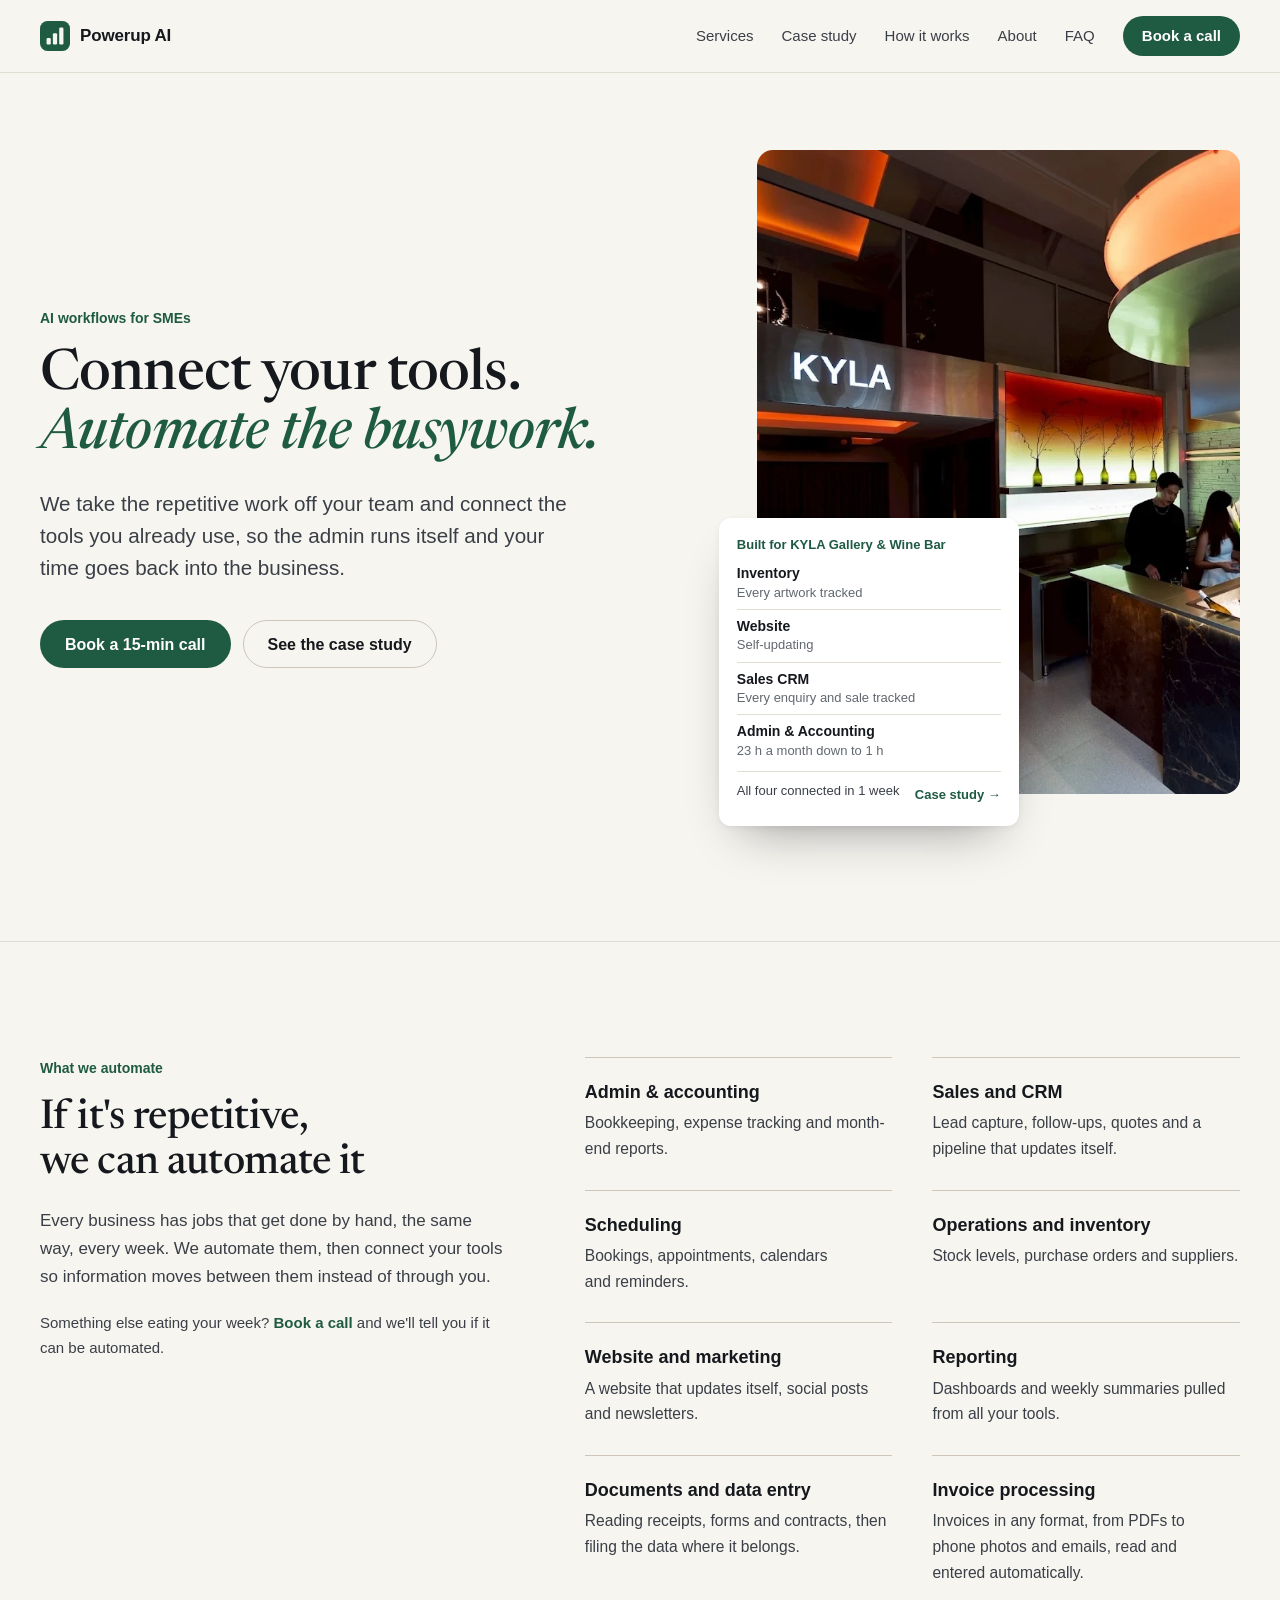
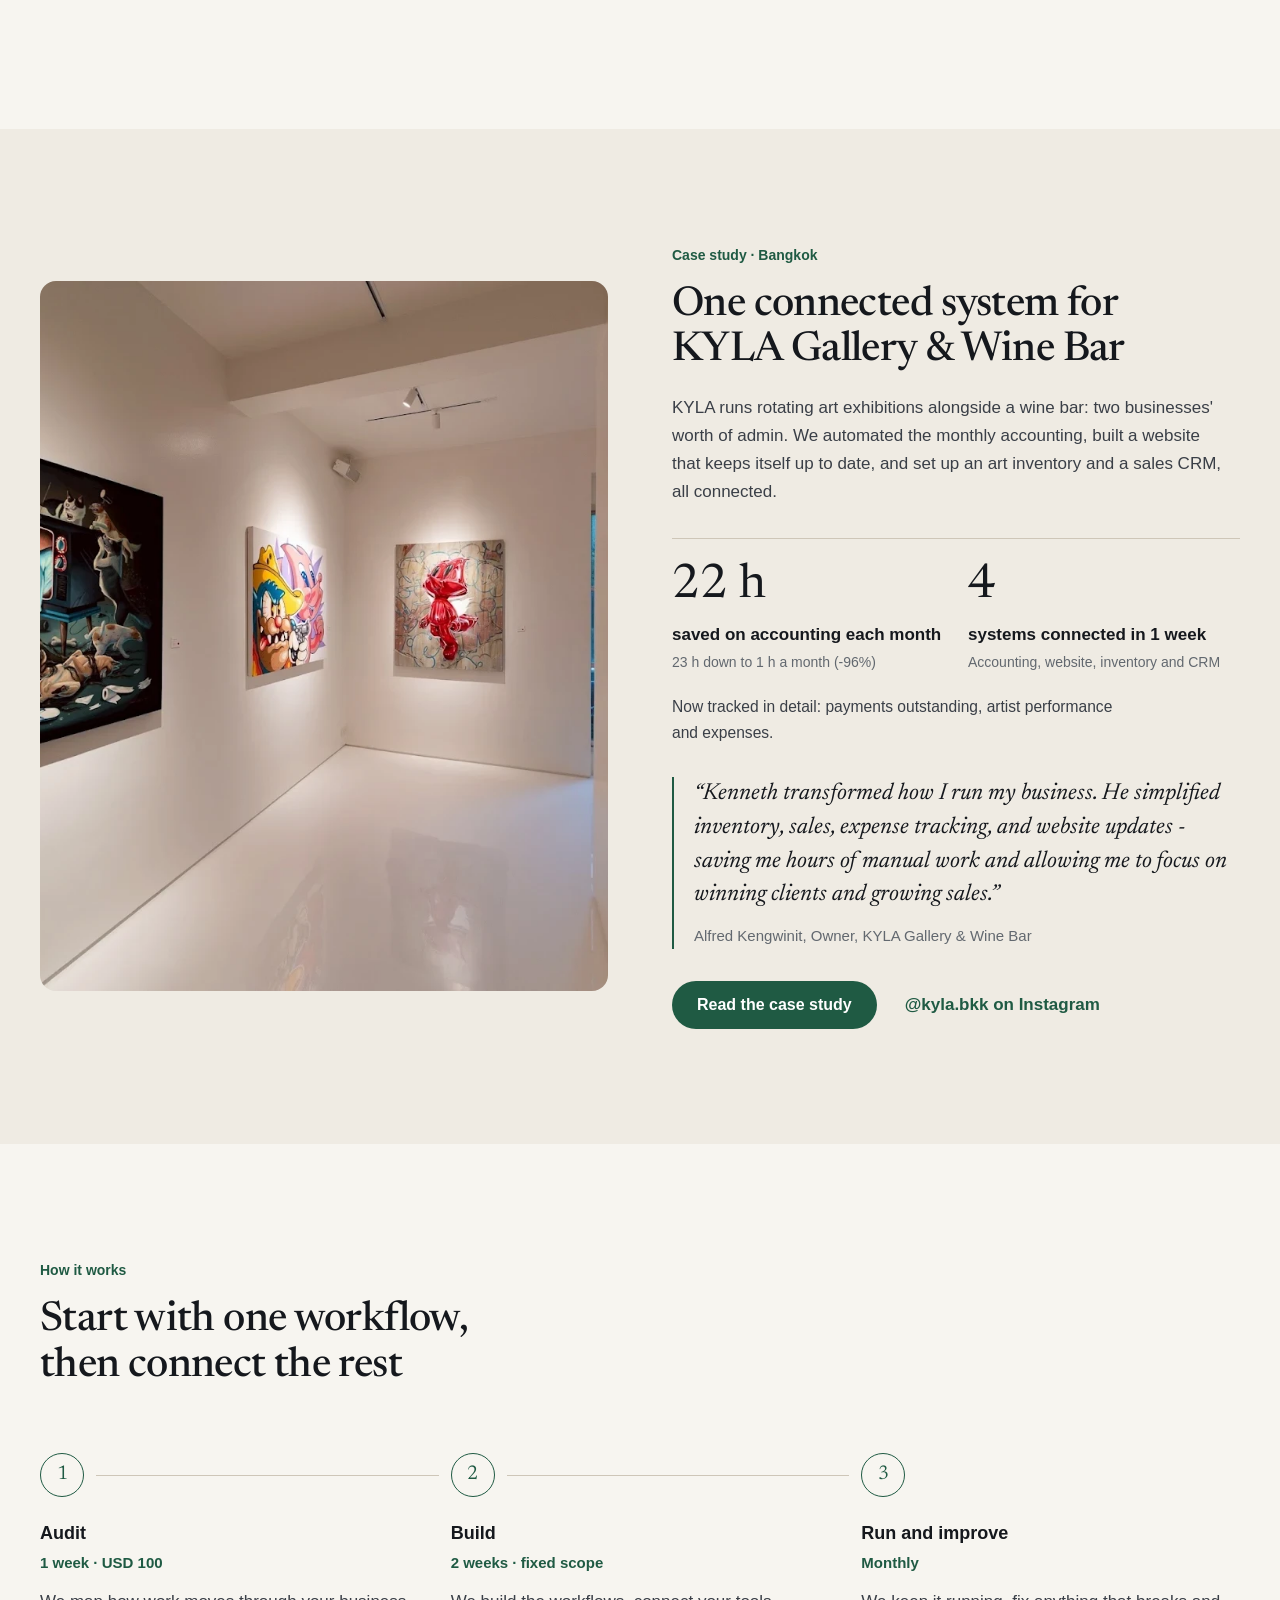
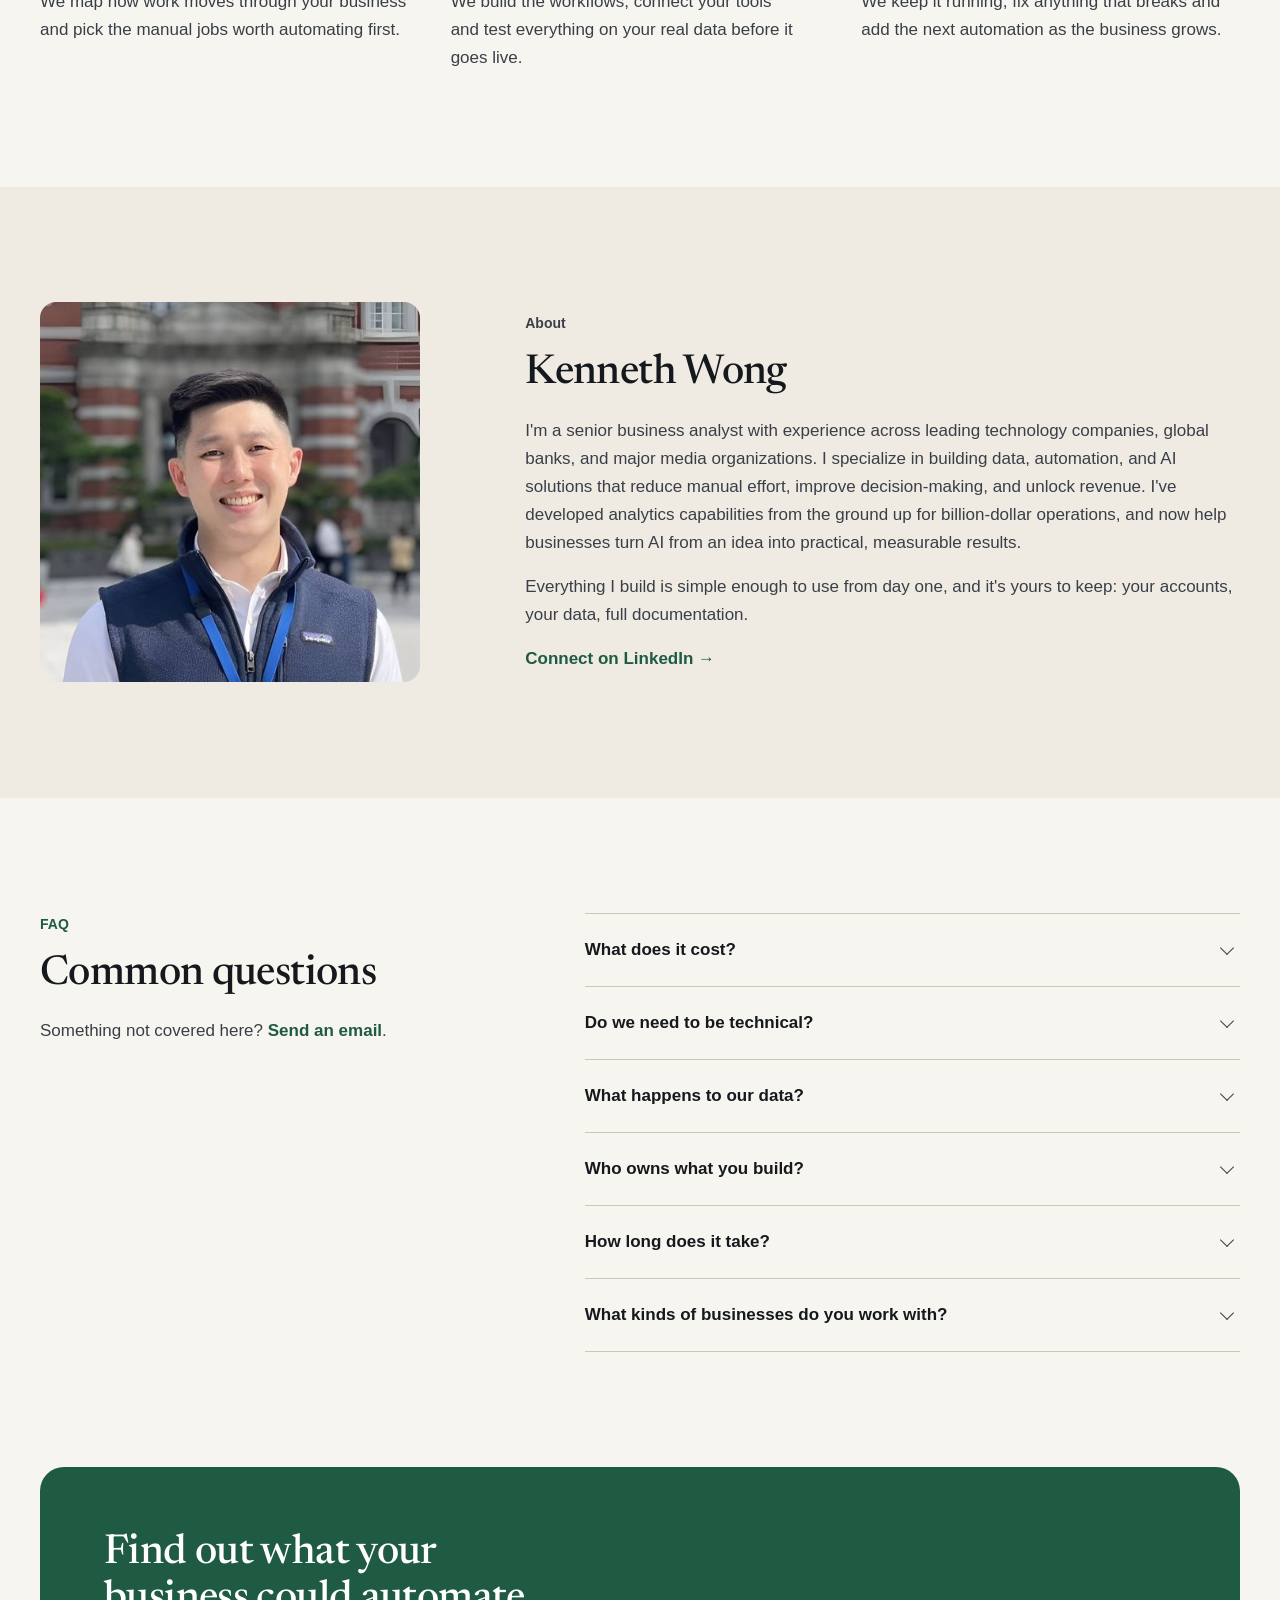
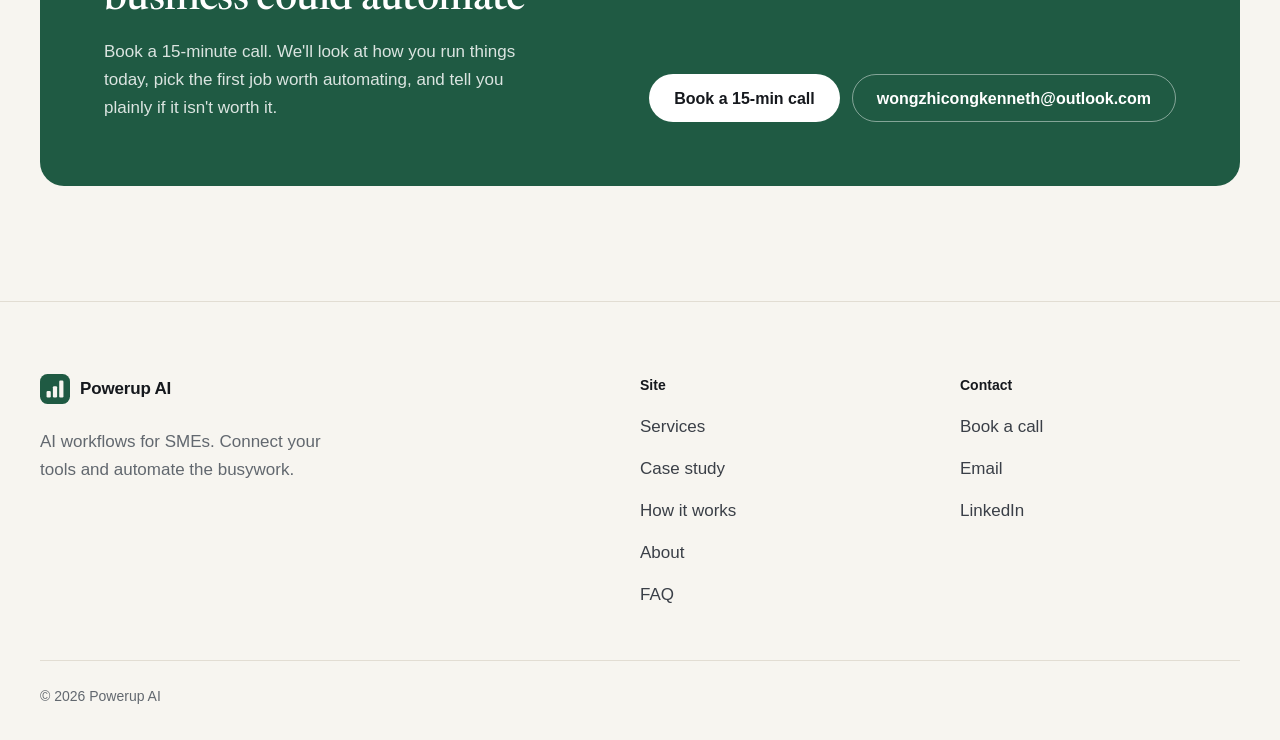
==== index.html @ 3d5237f9 "Initial site: home page, KYLA case study, assets Co-Authored-By: Claude Opus 5.5 <noreply@anthropic." ====
<!doctype html>
<html lang="en">
<head>
  <meta charset="utf-8">
  <meta name="viewport" content="width=device-width, initial-scale=1">
  <meta name="color-scheme" content="light">
  <meta name="theme-color" content="#f7f5f0">
  <title>Powerup AI | AI workflows for SMEs</title>
  <meta name="description" content="Powerup AI builds AI workflows for SMEs. We take repetitive work off your team and connect the tools you already use, so the admin runs itself.">
  <link rel="canonical" href="https://YOUR-DOMAIN/">
  <meta property="og:type" content="website">
  <meta property="og:site_name" content="Powerup AI">
  <meta property="og:title" content="Powerup AI | AI workflows for SMEs">
  <meta property="og:description" content="Any repetitive work, automated and connected. AI workflows for small and medium businesses.">
  <meta property="og:url" content="https://YOUR-DOMAIN/">
  <meta property="og:image" content="https://YOUR-DOMAIN/assets/img/og-image.png">
  <meta property="og:image:width" content="1200">
  <meta property="og:image:height" content="630">
  <meta name="twitter:card" content="summary_large_image">
  <link rel="icon" href="assets/img/mark.svg" type="image/svg+xml">
  <link rel="apple-touch-icon" href="assets/img/apple-touch-icon.png">
  <link rel="preconnect" href="https://fonts.googleapis.com">
  <link rel="preconnect" href="https://fonts.gstatic.com" crossorigin>
  <link rel="stylesheet" href="https://fonts.googleapis.com/css2?family=Newsreader:ital,opsz,wght@0,6..72,400..600;1,6..72,400..500&amp;display=swap">
  <link rel="stylesheet" href="assets/css/style.css">
  <script src="assets/js/site.js" defer></script>
  <script type="application/ld+json">
  {
    "@context": "https://schema.org",
    "@type": "Organization",
    "name": "Powerup AI",
    "url": "https://YOUR-DOMAIN/",
    "logo": "https://YOUR-DOMAIN/assets/img/apple-touch-icon.png",
    "email": "wongzhicongkenneth@outlook.com",
    "description": "AI workflow consultancy for SMEs. We automate repetitive work and connect the tools small and medium businesses already use.",
    "founder": {
      "@type": "Person",
      "name": "Kenneth Wong",
      "sameAs": ["https://www.linkedin.com/in/kenneth20306/"]
    }
  }
  </script>
</head>
<body>
  <a class="skip" href="#main">Skip to content</a>

  <header class="site-header">
    <div class="container nav">
      <a class="brand" href="./">
        <img src="assets/img/mark.svg" alt="" width="30" height="30">
        <span>Powerup AI</span>
      </a>
      <nav class="nav-menu" id="site-menu" aria-label="Main">
        <ul>
          <li><a href="#services">Services</a></li>
          <li><a href="#work">Case study</a></li>
          <li><a href="#process">How it works</a></li>
          <li><a href="#about">About</a></li>
          <li><a href="#faq">FAQ</a></li>
        </ul>
      </nav>
      <div class="nav-actions">
        <a class="btn btn-primary btn-sm" href="mailto:wongzhicongkenneth@outlook.com?subject=15-minute%20call">Book a call</a>
        <button class="menu-toggle" type="button" aria-expanded="false" aria-controls="site-menu" aria-label="Menu">
          <svg viewBox="0 0 24 24" width="20" height="20" aria-hidden="true"><path class="bar-1" d="M4 8h16" stroke="currentColor" stroke-width="1.8" stroke-linecap="round"/><path class="bar-2" d="M4 16h16" stroke="currentColor" stroke-width="1.8" stroke-linecap="round"/></svg>
        </button>
      </div>
    </div>
  </header>

  <main id="main">
    <section class="hero">
      <div class="container hero-grid">
        <div>
          <p class="label">AI workflows for SMEs</p>
          <h1>Connect your tools.<br><span class="accent">Automate the busywork.</span></h1>
          <p class="lede">We take the repetitive work off your team and connect the tools you already use, so the admin runs itself and your time goes back into the business.</p>
          <div class="actions">
            <a class="btn btn-primary" href="mailto:wongzhicongkenneth@outlook.com?subject=15-minute%20call">Book a 15-min call</a>
            <a class="btn btn-secondary" href="work/case-study/">See the case study</a>
          </div>
        </div>

        <div class="hero-visual">
          <figure class="hero-photo">
            <img src="assets/img/kyla-bar.webp" alt="The bar at KYLA Gallery &amp; Wine Bar in Bangkok" width="1360" height="906" fetchpriority="high">
          </figure>
          <aside class="proof-card" aria-labelledby="proof-title">
            <p class="proof-title" id="proof-title">Built for KYLA Gallery &amp; Wine Bar</p>
            <ul class="proof-list">
              <li><strong>Inventory</strong><span>Every artwork tracked</span></li>
              <li><strong>Website</strong><span>Self-updating</span></li>
              <li><strong>Sales CRM</strong><span>Every enquiry and sale tracked</span></li>
              <li><strong>Admin &amp; Accounting</strong><span>23 h a month down to 1 h</span></li>
            </ul>
            <p class="proof-foot"><span>All four connected in 1 week</span><a class="link" href="work/case-study/">Case study &rarr;</a></p>
          </aside>
        </div>
      </div>
    </section>

    <section class="section section-rule" id="services">
      <div class="container split">
        <div class="split-head">
          <p class="label">What we automate</p>
          <h2>If it's repetitive, we can automate it</h2>
          <p>Every business has jobs that get done by hand, the same way, every week. We automate them, then connect your tools so information moves between them instead of through you.</p>
          <p class="split-note">Something else eating your week? <a class="link" href="mailto:wongzhicongkenneth@outlook.com?subject=15-minute%20call">Book a call</a> and we'll tell you if it can be automated.</p>
        </div>
        <ul class="areas">
          <li><h3>Admin &amp; accounting</h3><p>Bookkeeping, expense tracking and month-end reports.</p></li>
          <li><h3>Sales and CRM</h3><p>Lead capture, follow-ups, quotes and a pipeline that updates itself.</p></li>
          <li><h3>Scheduling</h3><p>Bookings, appointments, calendars and reminders.</p></li>
          <li><h3>Operations and inventory</h3><p>Stock levels, purchase orders and suppliers.</p></li>
          <li><h3>Website and marketing</h3><p>A website that updates itself, social posts and newsletters.</p></li>
          <li><h3>Reporting</h3><p>Dashboards and weekly summaries pulled from all your tools.</p></li>
          <li><h3>Documents and data entry</h3><p>Reading receipts, forms and contracts, then filing the data where it belongs.</p></li>
          <li><h3>Invoice processing</h3><p>Invoices in any format, from PDFs to phone photos and emails, read and entered automatically.</p></li>
        </ul>
      </div>
    </section>

    <section class="section section-tint" id="work">
      <div class="container case-feature">
        <figure class="case-photo">
          <img src="assets/img/kyla-gallery.webp" alt="Paintings on show in KYLA's gallery" width="1360" height="906" loading="lazy">
        </figure>
        <div class="case-copy">
          <p class="label">Case study &middot; Bangkok</p>
          <h2>One connected system for KYLA Gallery &amp; Wine Bar</h2>
          <p>KYLA runs rotating art exhibitions alongside a wine bar: two businesses' worth of admin. We automated the monthly accounting, built a website that keeps itself up to date, and set up an art inventory and a sales CRM, all connected.</p>
          <div class="stats">
            <div>
              <p class="stat-value">22 h</p>
              <p class="stat-label">saved on accounting each month</p>
              <p class="stat-note">23 h down to 1 h a month (-96%)</p>
            </div>
            <div>
              <p class="stat-value">4</p>
              <p class="stat-label">systems connected in 1 week</p>
              <p class="stat-note">Accounting, website, inventory and CRM</p>
            </div>
          </div>
          <p class="tracked">Now tracked in detail: payments outstanding, artist performance and expenses.</p>
          <figure class="quote">
            <blockquote><p>&ldquo;Kenneth transformed how I run my business. He simplified inventory, sales, expense tracking, and website updates - saving me hours of manual work and allowing me to focus on winning clients and growing sales.&rdquo;</p></blockquote>
            <figcaption>Alfred Kengwinit, Owner, KYLA Gallery &amp; Wine Bar</figcaption>
          </figure>
          <div class="case-links">
            <a class="btn btn-primary" href="work/case-study/">Read the case study</a>
            <a class="link" href="https://www.instagram.com/kyla.bkk" target="_blank" rel="noopener">@kyla.bkk on Instagram</a>
          </div>
        </div>
      </div>
    </section>

    <section class="section" id="process">
      <div class="container">
        <div class="section-head">
          <p class="label">How it works</p>
          <h2>Start with one workflow, then connect the rest</h2>
        </div>
        <ol class="steps">
          <li>
            <h3>Audit</h3>
            <p class="step-meta">1 week &middot; USD 100</p>
            <p>We map how work moves through your business and pick the manual jobs worth automating first.</p>
          </li>
          <li>
            <h3>Build</h3>
            <p class="step-meta">2 weeks &middot; fixed scope</p>
            <p>We build the workflows, connect your tools and test everything on your real data before it goes live.</p>
          </li>
          <li>
            <h3>Run and improve</h3>
            <p class="step-meta">Monthly</p>
            <p>We keep it running, fix anything that breaks and add the next automation as the business grows.</p>
          </li>
        </ol>
      </div>
    </section>

    <section class="section section-tint" id="about">
      <div class="container about">
        <img class="about-photo" src="assets/img/headshot.jpg" alt="Kenneth Wong" width="480" height="480" loading="lazy">
        <div class="about-body">
          <p class="label">About</p>
          <h2>Kenneth Wong</h2>
          <p>I'm a senior business analyst with experience across leading technology companies, global banks, and major media organizations. I specialize in building data, automation, and AI solutions that reduce manual effort, improve decision-making, and unlock revenue. I've developed analytics capabilities from the ground up for billion-dollar operations, and now help businesses turn AI from an idea into practical, measurable results.</p>
          <p>Everything I build is simple enough to use from day one, and it's yours to keep: your accounts, your data, full documentation.</p>
          <p><a class="link" href="https://www.linkedin.com/in/kenneth20306/" target="_blank" rel="noopener">Connect on LinkedIn &rarr;</a></p>
        </div>
      </div>
    </section>

    <section class="section" id="faq">
      <div class="container split">
        <div class="split-head">
          <p class="label">FAQ</p>
          <h2>Common questions</h2>
          <p>Something not covered here? <a class="link" href="mailto:wongzhicongkenneth@outlook.com">Send an email</a>.</p>
        </div>
        <div class="faq">
          <details>
            <summary>What does it cost?</summary>
            <p>The audit is a fixed fee of USD 100. Builds and ongoing support are quoted after the audit, once we know the scope. Every quote says how much time the build should save you.</p>
          </details>
          <details>
            <summary>Do we need to be technical?</summary>
            <p>No. We build around the tools you already use, like your accounting software, website platform, spreadsheets and email. We train you and your team, and we stay on hand if anything breaks.</p>
          </details>
          <details>
            <summary>What happens to our data?</summary>
            <p>Your data stays in your own accounts wherever possible. We only use AI providers whose business terms exclude training on your data, and we list every provider and data flow in the design before anything is built.</p>
          </details>
          <details>
            <summary>Who owns what you build?</summary>
            <p>You do. Everything runs in your accounts, you get full admin access and documentation, and nothing depends on us to keep running.</p>
          </details>
          <details>
            <summary>How long does it take?</summary>
            <p>The audit takes 1 week and a build takes 2, so your first workflow can be live within 3 weeks.</p>
          </details>
          <details>
            <summary>What kinds of businesses do you work with?</summary>
            <p>Small and medium businesses in any industry. If your team does the same tasks by hand every week, there is usually something worth automating.</p>
          </details>
        </div>
      </div>
    </section>

    <section class="section-cta" id="contact">
      <div class="container">
        <div class="cta-block">
          <div>
            <h2>Find out what your business could automate</h2>
            <p>Book a 15-minute call. We'll look at how you run things today, pick the first job worth automating, and tell you plainly if it isn't worth it.</p>
          </div>
          <div class="actions">
            <a class="btn btn-light" href="mailto:wongzhicongkenneth@outlook.com?subject=15-minute%20call">Book a 15-min call</a>
            <a class="btn btn-outline-light" href="mailto:wongzhicongkenneth@outlook.com">wongzhicongkenneth@outlook.com</a>
          </div>
        </div>
      </div>
    </section>
  </main>

  <footer class="site-footer">
    <div class="container footer-grid">
      <div class="footer-brand">
        <a class="brand" href="./">
          <img src="assets/img/mark.svg" alt="" width="30" height="30">
          <span>Powerup AI</span>
        </a>
        <p>AI workflows for SMEs. Connect your tools and automate the busywork.</p>
      </div>
      <nav aria-label="Footer">
        <p class="footer-title">Site</p>
        <ul>
          <li><a href="#services">Services</a></li>
          <li><a href="work/case-study/">Case study</a></li>
          <li><a href="#process">How it works</a></li>
          <li><a href="#about">About</a></li>
          <li><a href="#faq">FAQ</a></li>
        </ul>
      </nav>
      <div>
        <p class="footer-title">Contact</p>
        <ul>
          <li><a href="mailto:wongzhicongkenneth@outlook.com?subject=15-minute%20call">Book a call</a></li>
          <li><a href="mailto:wongzhicongkenneth@outlook.com">Email</a></li>
          <li><a href="https://www.linkedin.com/in/kenneth20306/" target="_blank" rel="noopener">LinkedIn</a></li>
        </ul>
      </div>
    </div>
    <div class="container footer-bottom">
      <p>&copy; 2026 Powerup AI</p>
    </div>
  </footer>
</body>
</html>
---- assets/css/style.css ----
/* Powerup AI. Tokens first, then base, layout and components in page order. */

:root {
  --paper: #f7f5f0;
  --paper-2: #efebe3;
  --card: #ffffff;
  --ink: #15181d;
  --ink-2: #3a3f47;
  --muted: #62686f;
  --line: #e2ddd3;
  --line-strong: #cec6b8;
  --accent: #1f5a43;
  --accent-hover: #174634;

  --serif: "Newsreader", ui-serif, Georgia, "Times New Roman", serif;
  --sans: ui-sans-serif, -apple-system, BlinkMacSystemFont, "Segoe UI", Roboto, "Helvetica Neue", Arial, sans-serif;

  --radius: 16px;
  --radius-sm: 12px;
  --gutter: clamp(20px, 4vw, 40px);
  --section: clamp(72px, 9vw, 128px);
  --header-h: 72px;
}

/* Base */
*, *::before, *::after { box-sizing: border-box; }
html { -webkit-text-size-adjust: 100%; scroll-behavior: smooth; scroll-padding-top: calc(var(--header-h) + 16px); }
@media (prefers-reduced-motion: reduce) { html { scroll-behavior: auto; } }
body { margin: 0; background: var(--paper); color: var(--ink); font: 400 1.0625rem/1.65 var(--sans); -webkit-font-smoothing: antialiased; }
img { display: block; max-width: 100%; height: auto; }
a { color: inherit; text-decoration-thickness: 1px; text-underline-offset: 0.2em; }
p { margin: 0; text-wrap: pretty; }
h1, h2, h3 { margin: 0; color: var(--ink); text-wrap: balance; }
h1, h2 { font-family: var(--serif); font-weight: 500; letter-spacing: -0.015em; }
h1 { font-size: clamp(2.4rem, 3.4vw + 1.3rem, 4.5rem); line-height: 1.04; }
h2 { font-size: clamp(2rem, 1.6vw + 1.3rem, 3rem); line-height: 1.1; }
h3 { font-size: 1.125rem; font-weight: 600; line-height: 1.35; }
:focus-visible { outline: 2px solid var(--accent); outline-offset: 3px; border-radius: 4px; }

.container { width: min(100% - 2 * var(--gutter), 1200px); margin-inline: auto; }
.skip { position: absolute; left: -9999px; }
.skip:focus { left: 16px; top: 16px; z-index: 100; padding: 10px 14px; border-radius: 8px; background: var(--ink); color: #fff; }

/* Placeholder copy. Replace the whole span or box when filling in; `grep -rc 'class="ph"'` counts what is left. */
.ph { padding: 0 3px; border-radius: 3px; background: #fff1a8; box-shadow: inset 0 -2px 0 #d4b200; color: var(--ink); -webkit-box-decoration-break: clone; box-decoration-break: clone; }
.ph-box { display: grid; place-items: center; padding: 16px; background: #fff1a8; border: 2px dashed #d4b200; color: var(--ink); font-weight: 600; text-align: center; }

/* Type helpers */
.label { margin-bottom: 16px; font-size: 0.875rem; font-weight: 600; color: var(--accent); }
.lede { font-size: clamp(1.125rem, 0.3vw + 1.05rem, 1.3rem); line-height: 1.55; color: var(--ink-2); }
.link { font-weight: 600; color: var(--accent); text-decoration: none; }
.link:hover { text-decoration: underline; }

/* Buttons */
.btn { display: inline-flex; align-items: center; justify-content: center; min-height: 48px; padding: 0 24px; border: 1px solid transparent; border-radius: 999px; font: 600 1rem/1.2 var(--sans); text-align: center; text-decoration: none; white-space: nowrap; cursor: pointer; transition: background-color 0.15s, border-color 0.15s, color 0.15s; }
.btn-sm { min-height: 40px; padding: 0 18px; font-size: 0.9375rem; }
.btn-primary { background: var(--accent); color: #fff; }
.btn-primary:hover { background: var(--accent-hover); }
.btn-secondary { border-color: var(--line-strong); color: var(--ink); }
.btn-secondary:hover { border-color: var(--ink); }
.btn-light { background: #fff; color: var(--ink); }
.btn-light:hover { background: var(--paper-2); }
.btn-outline-light { border-color: rgba(255, 255, 255, 0.45); color: #fff; }
.btn-outline-light:hover { border-color: #fff; }
.actions { display: flex; flex-wrap: wrap; gap: 12px; }
@media (max-width: 479px) {
  .actions .btn { flex: 1 1 100%; white-space: normal; overflow-wrap: anywhere; padding-block: 12px; }
}

/* Header */
.site-header { position: sticky; top: 0; z-index: 50; background: rgba(247, 245, 240, 0.92); -webkit-backdrop-filter: saturate(160%) blur(12px); backdrop-filter: saturate(160%) blur(12px); border-bottom: 1px solid var(--line); }
.nav { display: flex; align-items: center; gap: 16px; height: var(--header-h); }
.brand { display: inline-flex; align-items: center; gap: 10px; margin-right: auto; font-size: 1.0625rem; font-weight: 700; letter-spacing: -0.01em; text-decoration: none; }
.brand img { width: 30px; height: 30px; }
.nav-menu ul { display: flex; gap: 4px; margin: 0; padding: 0; list-style: none; }
.nav-menu a { display: block; padding: 8px 12px; border-radius: 8px; color: var(--ink-2); font-size: 0.9375rem; font-weight: 500; text-decoration: none; }
.nav-menu a:hover { background: var(--paper-2); color: var(--ink); }
.nav-actions { display: flex; align-items: center; gap: 8px; }
.menu-toggle { display: none; place-items: center; width: 44px; height: 44px; padding: 0; border: 1px solid var(--line-strong); border-radius: 999px; background: transparent; color: var(--ink); cursor: pointer; }
.menu-toggle path { transition: transform 0.2s; transform-box: fill-box; transform-origin: center; }
.menu-toggle[aria-expanded="true"] .bar-1 { transform: translateY(4px) rotate(45deg); }
.menu-toggle[aria-expanded="true"] .bar-2 { transform: translateY(-4px) rotate(-45deg); }
@media (max-width: 899px) {
  .menu-toggle { display: inline-grid; }
  .nav-menu { display: none; position: absolute; top: 100%; left: 0; right: 0; background: var(--paper); border-bottom: 1px solid var(--line); box-shadow: 0 24px 32px -24px rgba(21, 24, 29, 0.25); }
  .nav-menu.is-open { display: block; }
  .nav-menu ul { flex-direction: column; gap: 0; width: min(100% - 2 * var(--gutter), 1200px); margin: 0 auto; padding: 4px 0 12px; }
  .nav-menu a { padding: 14px 0; border-radius: 0; border-bottom: 1px solid var(--line); font-size: 1.0625rem; }
  .nav-menu li:last-child a { border-bottom: 0; }
  .nav-menu a:hover { background: none; }
}
@media (max-width: 399px) { .nav-actions .btn { display: none; } }

/* Sections */
.section { padding-block: var(--section); }
.section-rule { border-top: 1px solid var(--line); }
.section-tint { background: var(--paper-2); }
.section-head { max-width: 760px; margin-bottom: clamp(40px, 5vw, 64px); }
.split { display: grid; grid-template-columns: minmax(0, 5fr) minmax(0, 7fr); gap: clamp(40px, 6vw, 96px); align-items: start; }
.split-head { position: sticky; top: calc(var(--header-h) + 32px); }
.split-head > p:not(.label) { max-width: 62ch; margin-top: 20px; color: var(--ink-2); }
@media (max-width: 959px) {
  .split { grid-template-columns: minmax(0, 1fr); }
  .split-head { position: static; }
}

/* Hero */
.hero { padding: clamp(28px, 6vw, 88px) 0 var(--section); }
.hero-grid { display: grid; grid-template-columns: minmax(0, 1.15fr) minmax(0, 0.85fr); gap: clamp(40px, 5vw, 80px); align-items: center; }
.hero h1 { font-size: clamp(2.4rem, 3.2vw + 1rem, 4rem); }
.hero h1 .accent { font-style: italic; color: var(--accent); }
.hero .lede { max-width: 34rem; margin-top: 24px; }
.hero .actions { margin-top: 36px; }
.hero-visual { position: relative; margin-bottom: 32px; }
.hero-photo { margin: 0; overflow: hidden; aspect-ratio: 3 / 4; max-height: calc(100vh - var(--header-h) - 96px); border-radius: var(--radius); background: var(--paper-2); }
.hero-photo img { width: 100%; height: 100%; object-fit: cover; object-position: 22% 50%; }
.proof-card { position: absolute; left: clamp(-48px, -3vw, -20px); bottom: -32px; width: min(300px, 80%); padding: 16px 18px; background: var(--card); border-radius: var(--radius-sm); box-shadow: 0 24px 48px -24px rgba(21, 24, 29, 0.45), 0 2px 6px rgba(21, 24, 29, 0.06); }
.proof-title { margin-bottom: 2px; font-size: 0.8125rem; font-weight: 600; color: var(--accent); }
.proof-list { margin: 0; padding: 0; list-style: none; }
.proof-list li { display: grid; padding: 7px 0; border-top: 1px solid var(--line); line-height: 1.4; }
.proof-list li:first-child { border-top: 0; }
.proof-list strong { font-size: 0.875rem; font-weight: 600; }
.proof-list span { font-size: 0.8125rem; color: var(--muted); }
.proof-foot { display: flex; flex-wrap: wrap; justify-content: space-between; gap: 4px 12px; margin-top: 4px; padding-top: 8px; border-top: 1px solid var(--line); font-size: 0.8125rem; }
.proof-foot span { color: var(--ink-2); }
.proof-foot a { padding-block: 4px; }
@media (max-width: 1099px) {
  .hero-grid { grid-template-columns: minmax(0, 1fr); }
  .hero-photo { aspect-ratio: 4 / 3; max-height: 75vh; }
  .hero-visual { margin-bottom: 0; }
  .proof-card { position: relative; left: auto; bottom: auto; width: auto; max-width: 420px; margin: -56px 16px 0; }
}

/* What we automate */
.split-note { font-size: 0.9375rem; }
.areas { display: grid; grid-template-columns: repeat(2, minmax(0, 1fr)); gap: 0 40px; margin: 0; padding: 0; list-style: none; }
.areas li { padding: 22px 0 28px; border-top: 1px solid var(--line-strong); }
.areas h3 { margin-bottom: 6px; }
.areas p { font-size: 0.975rem; color: var(--ink-2); }
@media (max-width: 599px) { .areas { grid-template-columns: minmax(0, 1fr); } }

/* Case study feature (home) */
.case-feature { display: grid; grid-template-columns: minmax(0, 1fr) minmax(0, 1fr); gap: clamp(40px, 5vw, 80px); align-items: center; }
.case-photo { margin: 0; overflow: hidden; aspect-ratio: 4 / 5; border-radius: var(--radius); background: var(--paper); }
.case-photo img { width: 100%; height: 100%; object-fit: cover; }
.case-copy > p:not(.label) { max-width: 62ch; margin-top: 20px; color: var(--ink-2); }
.stats { display: grid; grid-template-columns: repeat(2, minmax(0, 1fr)); gap: 24px; margin-top: 32px; padding-top: 24px; border-top: 1px solid var(--line-strong); }
.stat-value { font-family: var(--serif); font-size: clamp(2.4rem, 1.6vw + 1.7rem, 3.2rem); line-height: 1; color: var(--ink); }
.stat-label { margin-top: 10px; font-weight: 600; }
.stat-note { margin-top: 2px; font-size: 0.875rem; color: var(--muted); }
.case-copy > .tracked { margin-top: 24px; font-size: 0.975rem; }
.quote { margin: 32px 0 0; padding-left: 20px; border-left: 2px solid var(--accent); }
.quote blockquote { margin: 0; font-family: var(--serif); font-size: clamp(1.2rem, 0.5vw + 1.1rem, 1.45rem); font-style: italic; line-height: 1.45; color: var(--ink); }
.quote figcaption { margin-top: 12px; font-size: 0.9375rem; color: var(--muted); }
.case-links { display: flex; flex-wrap: wrap; align-items: center; gap: 16px 28px; margin-top: 32px; }
@media (max-width: 959px) {
  .case-feature { grid-template-columns: minmax(0, 1fr); }
  .case-photo { aspect-ratio: 16 / 10; max-height: 75vh; }
}
@media (max-width: 399px) { .stats { grid-template-columns: minmax(0, 1fr); } }

/* How it works */
.steps { display: grid; grid-template-columns: repeat(3, minmax(0, 1fr)); gap: 32px; margin: 0; padding: 0; list-style: none; counter-reset: step; }
.steps li { position: relative; padding-top: 68px; }
.steps li::before { counter-increment: step; content: counter(step); position: absolute; z-index: 1; top: 0; left: 0; display: grid; place-items: center; width: 44px; height: 44px; border: 1px solid var(--accent); border-radius: 50%; background: var(--paper); font-family: var(--serif); font-size: 1.25rem; color: var(--accent); }
.steps li::after { content: ""; position: absolute; top: 22px; left: 56px; right: -20px; height: 1px; background: var(--line-strong); }
.steps li:last-child::after { display: none; }
.step-meta { margin: 6px 0 12px; font-size: 0.9375rem; font-weight: 600; color: var(--accent); }
.steps li > p:last-child { color: var(--ink-2); }
@media (max-width: 767px) {
  .steps { grid-template-columns: minmax(0, 1fr); gap: 0; }
  .steps li { padding: 8px 0 36px 68px; }
  .steps li:last-child { padding-bottom: 0; }
  .steps li::after { top: 52px; bottom: 6px; left: 22px; right: auto; width: 1px; height: auto; }
}

/* About */
.about { display: grid; grid-template-columns: minmax(0, 4fr) minmax(0, 7fr); gap: clamp(40px, 6vw, 96px); align-items: center; }
.about-photo { width: 100%; max-width: 380px; aspect-ratio: 1; object-fit: cover; border-radius: var(--radius); }
.about-body h2 { margin-bottom: 20px; }
.about-body p { color: var(--ink-2); }
.about-body p + p { margin-top: 16px; }
@media (max-width: 767px) {
  .about { grid-template-columns: minmax(0, 1fr); }
  .about-photo { max-width: 200px; }
}

/* FAQ */
.faq { border-top: 1px solid var(--line-strong); }
.faq details { border-bottom: 1px solid var(--line-strong); }
.faq summary { position: relative; padding: 22px 48px 22px 0; font-size: 1.0625rem; font-weight: 600; list-style: none; cursor: pointer; }
.faq summary::-webkit-details-marker { display: none; }
.faq summary::after { content: ""; position: absolute; right: 8px; top: 50%; width: 10px; height: 10px; border-right: 1.5px solid var(--ink-2); border-bottom: 1.5px solid var(--ink-2); transform: translateY(-70%) rotate(45deg); transition: transform 0.2s; }
.faq details[open] summary::after { transform: translateY(-30%) rotate(-135deg); }
.faq details p { max-width: 64ch; padding: 0 48px 24px 0; color: var(--ink-2); }

/* Closing call to action */
.section-cta { padding-bottom: var(--section); }
.cta-block { display: grid; grid-template-columns: minmax(0, 1fr) auto; gap: 32px 48px; align-items: end; padding: clamp(32px, 5vw, 72px); border-radius: calc(var(--radius) + 8px); background: var(--accent); color: #fff; }
.cta-block h2 { max-width: 18ch; color: #fff; }
.cta-block p { max-width: 44ch; margin-top: 16px; color: rgba(255, 255, 255, 0.84); }
.cta-block .actions { justify-content: flex-end; }
.cta-block :focus-visible { outline-color: #fff; }
@media (max-width: 899px) {
  .cta-block { grid-template-columns: minmax(0, 1fr); align-items: start; }
  .cta-block .actions { justify-content: flex-start; }
}

/* Footer */
.site-footer { padding: clamp(48px, 6vw, 72px) 0 32px; border-top: 1px solid var(--line); }
.footer-grid { display: grid; grid-template-columns: minmax(0, 2fr) minmax(0, 1fr) minmax(0, 1fr); gap: 40px; }
.footer-brand p { max-width: 32ch; margin-top: 14px; color: var(--muted); }
.footer-title { margin-bottom: 12px; font-size: 0.875rem; font-weight: 600; }
.footer-grid ul { display: grid; gap: 8px; margin: 0; padding: 0; list-style: none; }
.footer-grid ul a { display: inline-block; padding-block: 3px; color: var(--ink-2); text-decoration: none; }
.footer-grid ul a:hover { color: var(--ink); text-decoration: underline; }
.footer-bottom { margin-top: 48px; padding-top: 24px; border-top: 1px solid var(--line); font-size: 0.875rem; color: var(--muted); }
@media (max-width: 767px) {
  .footer-grid { grid-template-columns: minmax(0, 1fr) minmax(0, 1fr); }
  .footer-brand { grid-column: 1 / -1; }
}

/* Case study page */
.cs-hero { padding: clamp(32px, 5vw, 72px) 0 clamp(32px, 4vw, 56px); }
.crumb { margin-bottom: 24px; font-size: 0.875rem; color: var(--muted); }
.crumb a { color: var(--ink-2); }
.cs-hero h1 { max-width: 18ch; font-size: clamp(2.4rem, 3vw + 1.2rem, 4rem); }
.cs-hero .lede { max-width: 46rem; margin-top: 24px; }
.cs-body { display: grid; grid-template-columns: minmax(0, 1fr) 340px; gap: clamp(40px, 6vw, 96px); align-items: start; padding-block: clamp(48px, 6vw, 88px) var(--section); }
.cs-aside { grid-column: 2; grid-row: 1; position: sticky; top: calc(var(--header-h) + 24px); padding: 28px; background: var(--card); border: 1px solid var(--line); border-radius: var(--radius); }
.facts { display: grid; gap: 14px; margin: 0; }
.facts dt { font-size: 0.8125rem; color: var(--muted); }
.facts dd { margin: 2px 0 0; font-weight: 600; }
.facts dd a { display: inline-block; padding-block: 2px; font-weight: 400; color: var(--accent); }
.aside-title { margin: 24px 0 12px; padding-top: 24px; border-top: 1px solid var(--line); font-size: 0.875rem; font-weight: 600; color: var(--accent); }
.results-list { display: grid; gap: 16px; margin: 0; padding: 0; list-style: none; }
.results-list strong { display: block; font-family: var(--serif); font-size: 2rem; font-weight: 500; line-height: 1.1; }
.results-list span { font-size: 0.9375rem; color: var(--ink-2); }
.prose { grid-column: 1; grid-row: 1; max-width: 68ch; }
.prose h2 { margin: 56px 0 16px; font-size: clamp(1.75rem, 1vw + 1.35rem, 2.25rem); }
.prose > h2:first-child { margin-top: 0; }
.prose p { margin-top: 16px; color: var(--ink-2); }
.parts { display: grid; grid-template-columns: repeat(2, minmax(0, 1fr)); gap: 14px; margin-top: 24px; }
.part { padding: 20px; background: var(--card); border: 1px solid var(--line); border-radius: var(--radius-sm); }
.part h3 { font-size: 1.0625rem; }
.prose .part p { margin-top: 6px; font-size: 0.9375rem; }
.shot { width: 100%; aspect-ratio: 16 / 9; margin-top: 28px; border-radius: var(--radius-sm); object-fit: cover; }
@media (max-width: 959px) {
  .cs-body { grid-template-columns: minmax(0, 1fr); }
  .cs-aside, .prose { grid-column: auto; grid-row: auto; }
  .cs-aside { position: static; }
}
@media (max-width: 559px) { .parts { grid-template-columns: minmax(0, 1fr); } }

/* Photo carousel: CSS scroll-snap track; arrow and dot controls come from assets/js/site.js */
.carousel-frame { position: relative; }
.carousel-track { display: flex; overflow-x: auto; scroll-snap-type: x mandatory; scroll-behavior: smooth; scrollbar-width: none; border-radius: var(--radius); }
.carousel-track::-webkit-scrollbar { display: none; }
.slide { flex: 0 0 100%; margin: 0; aspect-ratio: 16 / 9; max-height: 72vh; scroll-snap-align: start; background: var(--paper-2); }
.slide img { width: 100%; height: 100%; object-fit: cover; }
.slide .crop-low { object-position: 50% 66%; }
.carousel-btn { position: absolute; top: 50%; width: 44px; height: 44px; border: 0; border-radius: 50%; background: rgba(255, 255, 255, 0.92); color: var(--ink); font-size: 1.1rem; cursor: pointer; box-shadow: 0 2px 12px rgba(21, 24, 29, 0.3); transform: translateY(-50%); }
.carousel-btn:hover { background: #fff; }
.carousel-btn.prev { left: 16px; }
.carousel-btn.next { right: 16px; }
.carousel-dots { display: flex; justify-content: center; gap: 4px; margin-top: 10px; }
.carousel-dots button { width: 26px; height: 26px; padding: 8px; border: 0; border-radius: 50%; background: var(--line-strong); background-clip: content-box; cursor: pointer; }
.carousel-dots button[aria-current="true"] { background-color: var(--ink); }
@media (max-width: 699px) {
  .slide { aspect-ratio: 4 / 3; }
  .slide .crop-low { object-position: 50% 85%; }
  .carousel-btn { width: 40px; height: 40px; }
  .carousel-btn.prev { left: 10px; }
  .carousel-btn.next { right: 10px; }
}
@media (prefers-reduced-motion: reduce) { .carousel-track { scroll-behavior: auto; } }
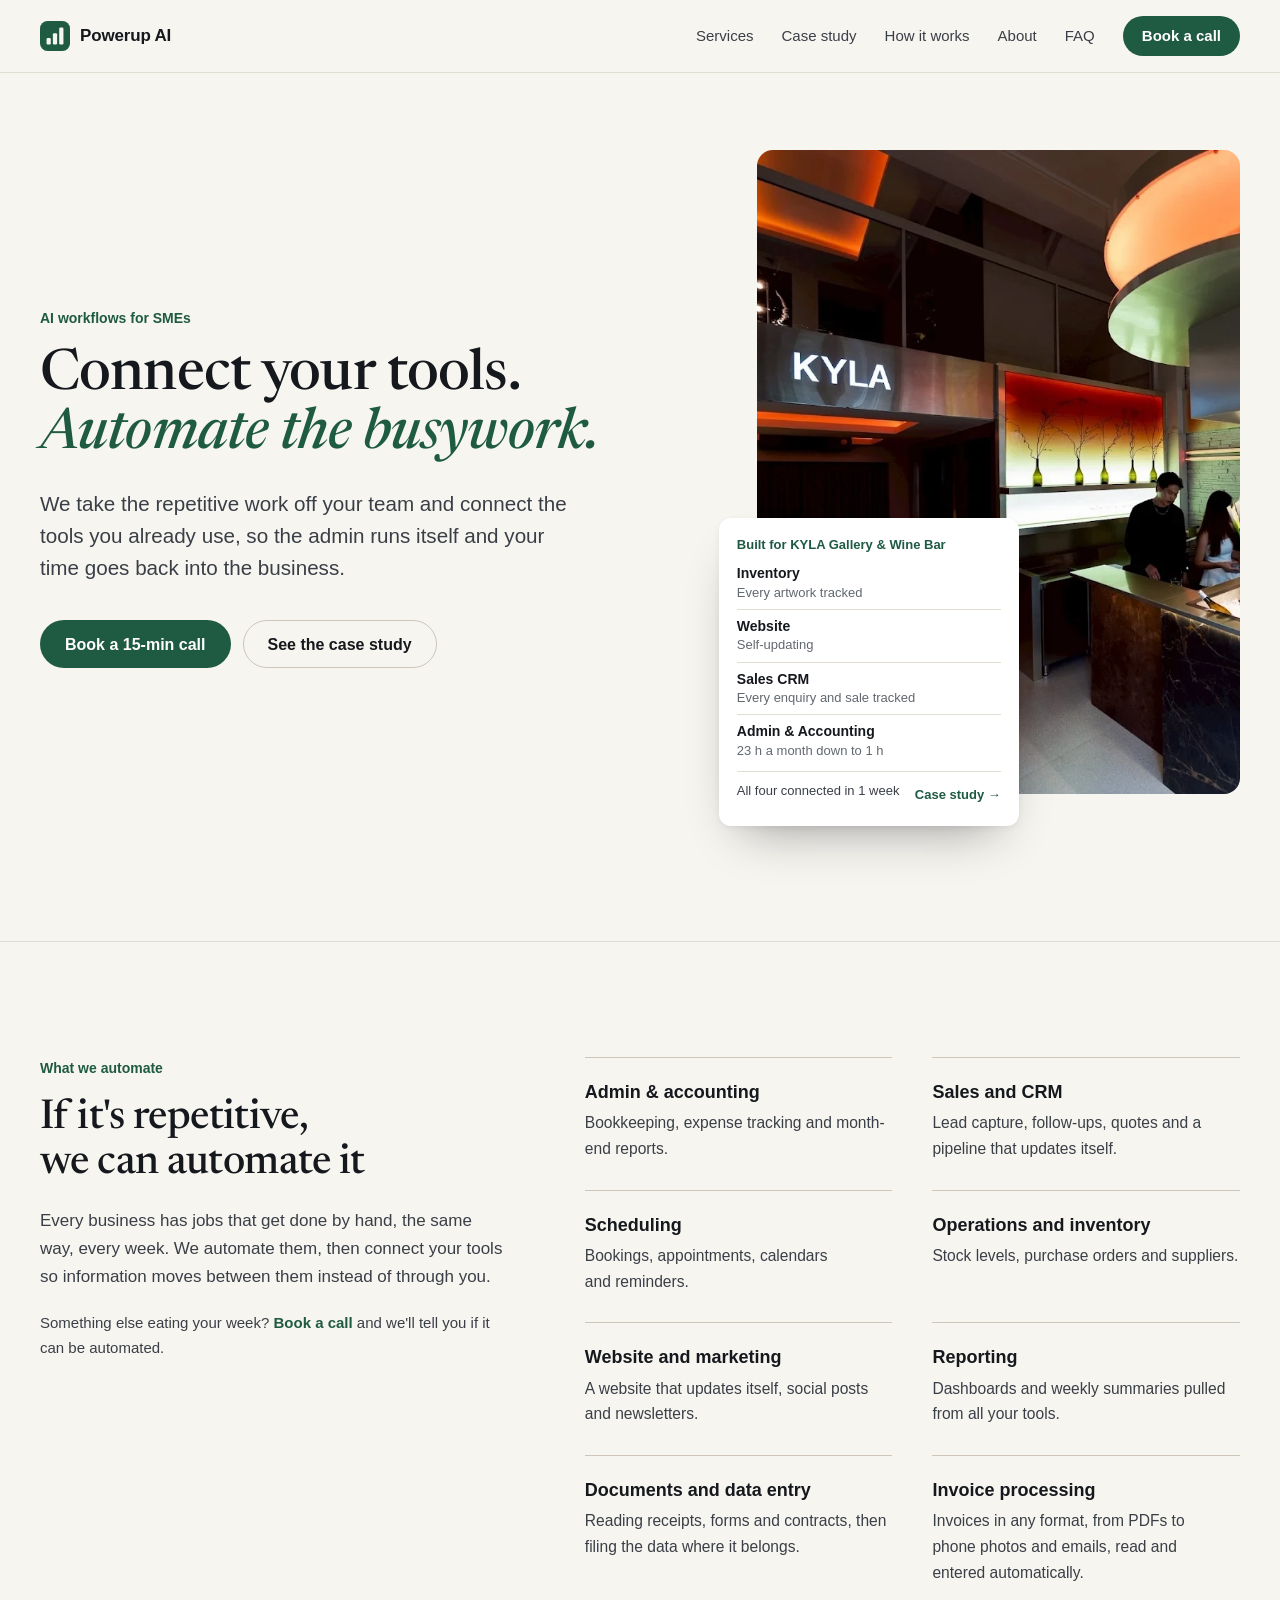
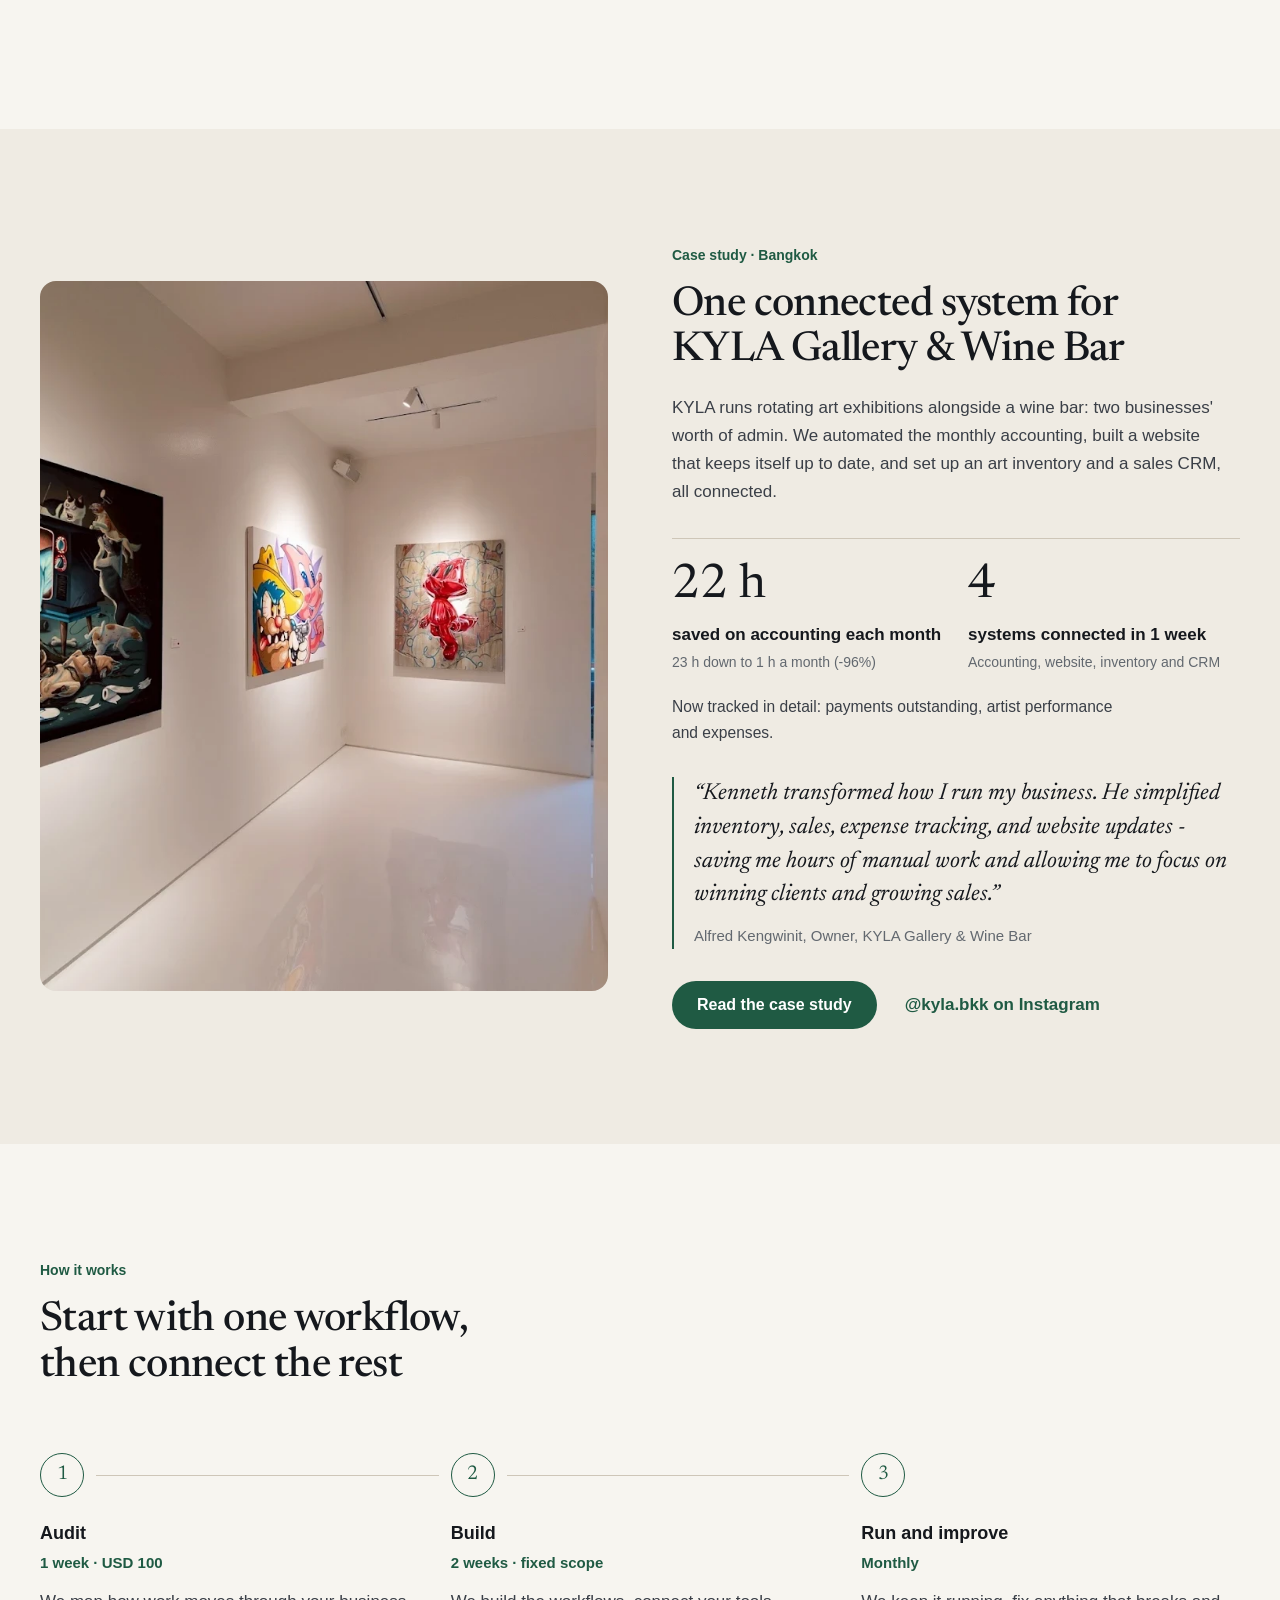
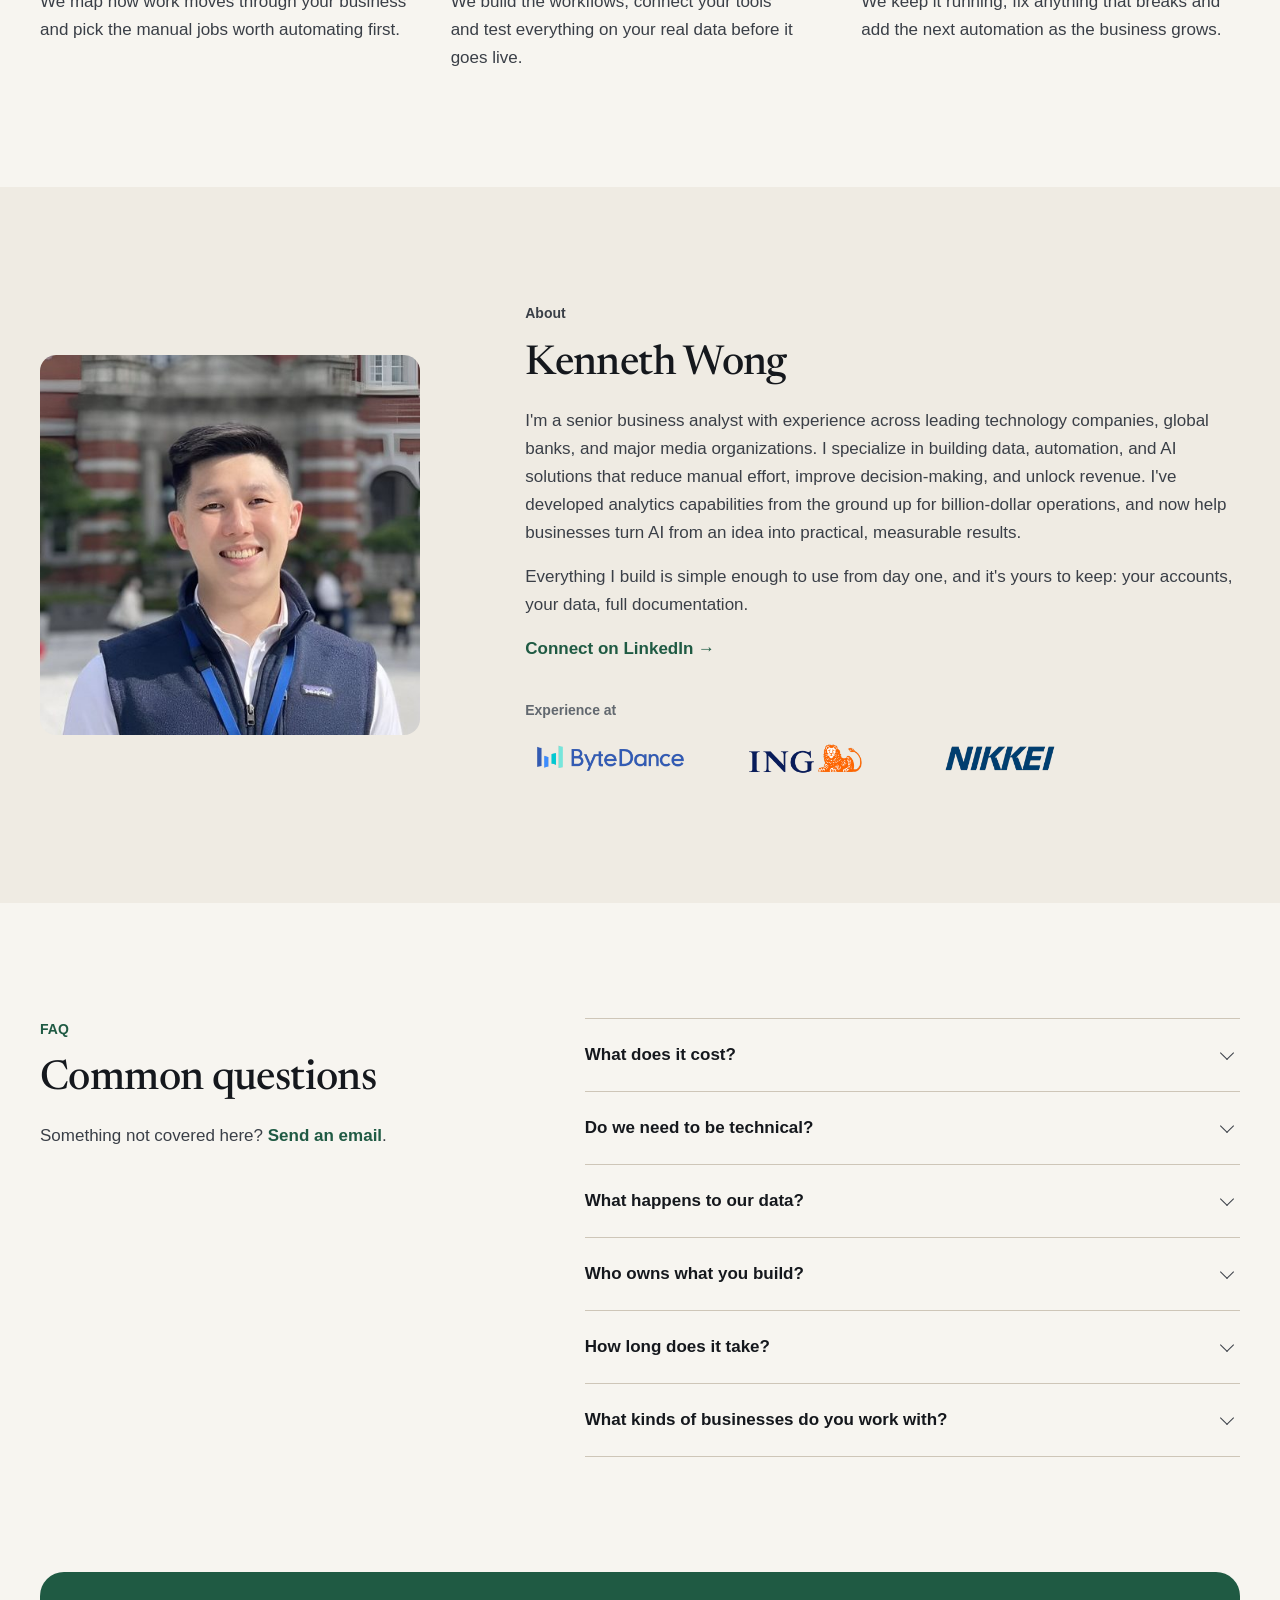
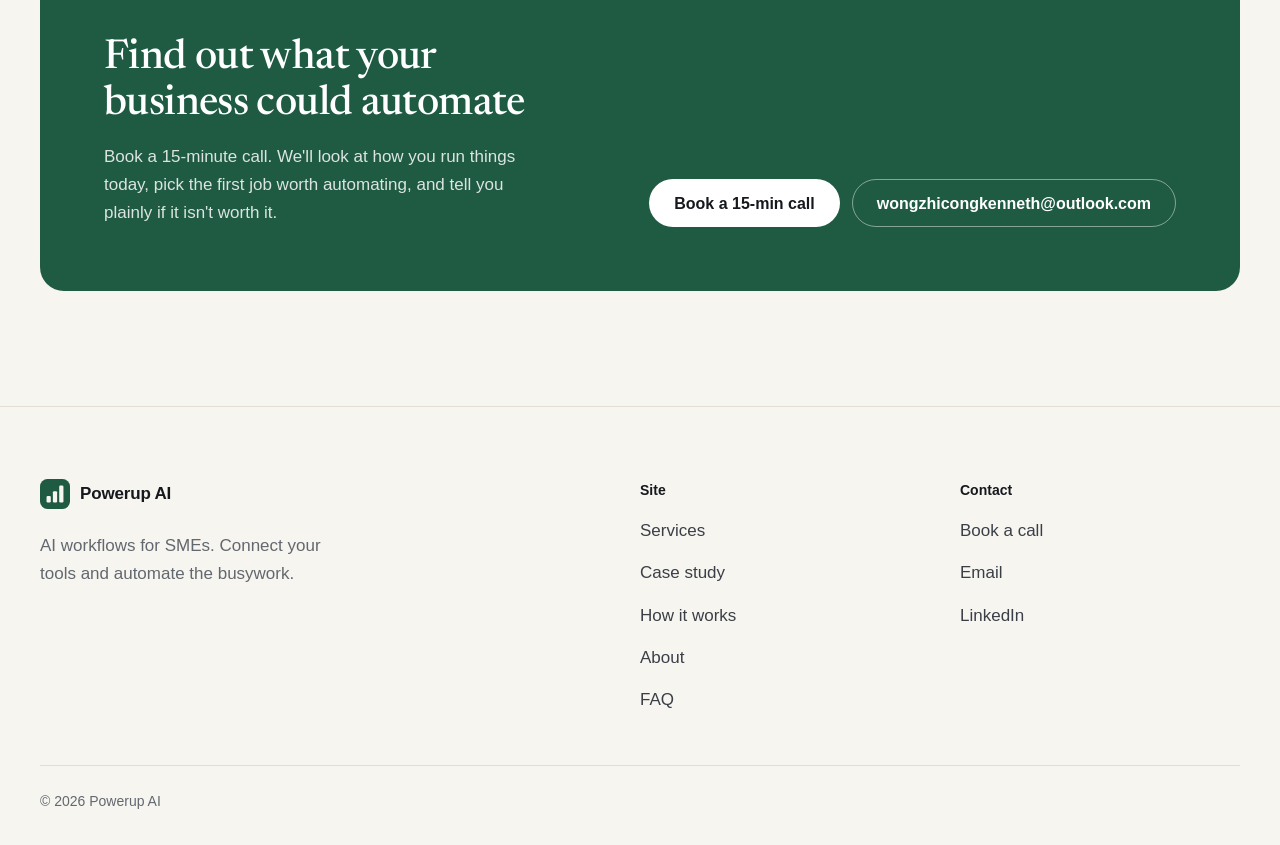
==== commit f35dd298: "Add Experience at logo row (ByteDance, ING, Nikkei) to About section Co-Authored-By: Claude Opus 5.5" ====
--- a/index.html
+++ b/index.html
@@ -7,13 +7,13 @@
   <meta name="theme-color" content="#f7f5f0">
   <title>Powerup AI | AI workflows for SMEs</title>
   <meta name="description" content="Powerup AI builds AI workflows for SMEs. We take repetitive work off your team and connect the tools you already use, so the admin runs itself.">
-  <link rel="canonical" href="https://YOUR-DOMAIN/">
+  <link rel="canonical" href="https://kennethwzc.github.io/">
   <meta property="og:type" content="website">
   <meta property="og:site_name" content="Powerup AI">
   <meta property="og:title" content="Powerup AI | AI workflows for SMEs">
   <meta property="og:description" content="Any repetitive work, automated and connected. AI workflows for small and medium businesses.">
-  <meta property="og:url" content="https://YOUR-DOMAIN/">
-  <meta property="og:image" content="https://YOUR-DOMAIN/assets/img/og-image.png">
+  <meta property="og:url" content="https://kennethwzc.github.io/">
+  <meta property="og:image" content="https://kennethwzc.github.io/assets/img/og-image.png">
   <meta property="og:image:width" content="1200">
   <meta property="og:image:height" content="630">
   <meta name="twitter:card" content="summary_large_image">
@@ -29,8 +29,8 @@
     "@context": "https://schema.org",
     "@type": "Organization",
     "name": "Powerup AI",
-    "url": "https://YOUR-DOMAIN/",
-    "logo": "https://YOUR-DOMAIN/assets/img/apple-touch-icon.png",
+    "url": "https://kennethwzc.github.io/",
+    "logo": "https://kennethwzc.github.io/assets/img/apple-touch-icon.png",
     "email": "wongzhicongkenneth@outlook.com",
     "description": "AI workflow consultancy for SMEs. We automate repetitive work and connect the tools small and medium businesses already use.",
     "founder": {
@@ -189,6 +189,14 @@
           <p>I'm a senior business analyst with experience across leading technology companies, global banks, and major media organizations. I specialize in building data, automation, and AI solutions that reduce manual effort, improve decision-making, and unlock revenue. I've developed analytics capabilities from the ground up for billion-dollar operations, and now help businesses turn AI from an idea into practical, measurable results.</p>
           <p>Everything I build is simple enough to use from day one, and it's yours to keep: your accounts, your data, full documentation.</p>
           <p><a class="link" href="https://www.linkedin.com/in/kenneth20306/" target="_blank" rel="noopener">Connect on LinkedIn &rarr;</a></p>
+          <div class="experience">
+            <p class="experience-title">Experience at</p>
+            <ul class="logo-row">
+              <li><img src="assets/img/logos/bytedance.png" alt="ByteDance" width="600" height="200" loading="lazy"></li>
+              <li><img src="assets/img/logos/ing.png" alt="ING" width="600" height="200" loading="lazy"></li>
+              <li><img src="assets/img/logos/nikkei.png" alt="Nikkei" width="600" height="200" loading="lazy"></li>
+            </ul>
+          </div>
         </div>
       </div>
     </section>
--- a/assets/css/style.css
+++ b/assets/css/style.css
@@ -40,10 +40,6 @@
 .container { width: min(100% - 2 * var(--gutter), 1200px); margin-inline: auto; }
 .skip { position: absolute; left: -9999px; }
 .skip:focus { left: 16px; top: 16px; z-index: 100; padding: 10px 14px; border-radius: 8px; background: var(--ink); color: #fff; }
-
-/* Placeholder copy. Replace the whole span or box when filling in; `grep -rc 'class="ph"'` counts what is left. */
-.ph { padding: 0 3px; border-radius: 3px; background: #fff1a8; box-shadow: inset 0 -2px 0 #d4b200; color: var(--ink); -webkit-box-decoration-break: clone; box-decoration-break: clone; }
-.ph-box { display: grid; place-items: center; padding: 16px; background: #fff1a8; border: 2px dashed #d4b200; color: var(--ink); font-weight: 600; text-align: center; }
 
 /* Type helpers */
 .label { margin-bottom: 16px; font-size: 0.875rem; font-weight: 600; color: var(--accent); }
@@ -180,6 +176,11 @@
 .about-body h2 { margin-bottom: 20px; }
 .about-body p { color: var(--ink-2); }
 .about-body p + p { margin-top: 16px; }
+.experience { margin-top: 36px; }
+.about-body .experience-title { font-size: 0.875rem; font-weight: 600; color: var(--muted); }
+.logo-row { display: grid; grid-template-columns: repeat(3, minmax(0, 1fr)); gap: 24px; max-width: 560px; margin: 8px 0 0; padding: 0; list-style: none; }
+.logo-row img { width: 100%; height: auto; }
+@media (max-width: 479px) { .logo-row { gap: 8px; } }
 @media (max-width: 767px) {
   .about { grid-template-columns: minmax(0, 1fr); }
   .about-photo { max-width: 200px; }
@@ -244,7 +245,6 @@
 .part { padding: 20px; background: var(--card); border: 1px solid var(--line); border-radius: var(--radius-sm); }
 .part h3 { font-size: 1.0625rem; }
 .prose .part p { margin-top: 6px; font-size: 0.9375rem; }
-.shot { width: 100%; aspect-ratio: 16 / 9; margin-top: 28px; border-radius: var(--radius-sm); object-fit: cover; }
 @media (max-width: 959px) {
   .cs-body { grid-template-columns: minmax(0, 1fr); }
   .cs-aside, .prose { grid-column: auto; grid-row: auto; }
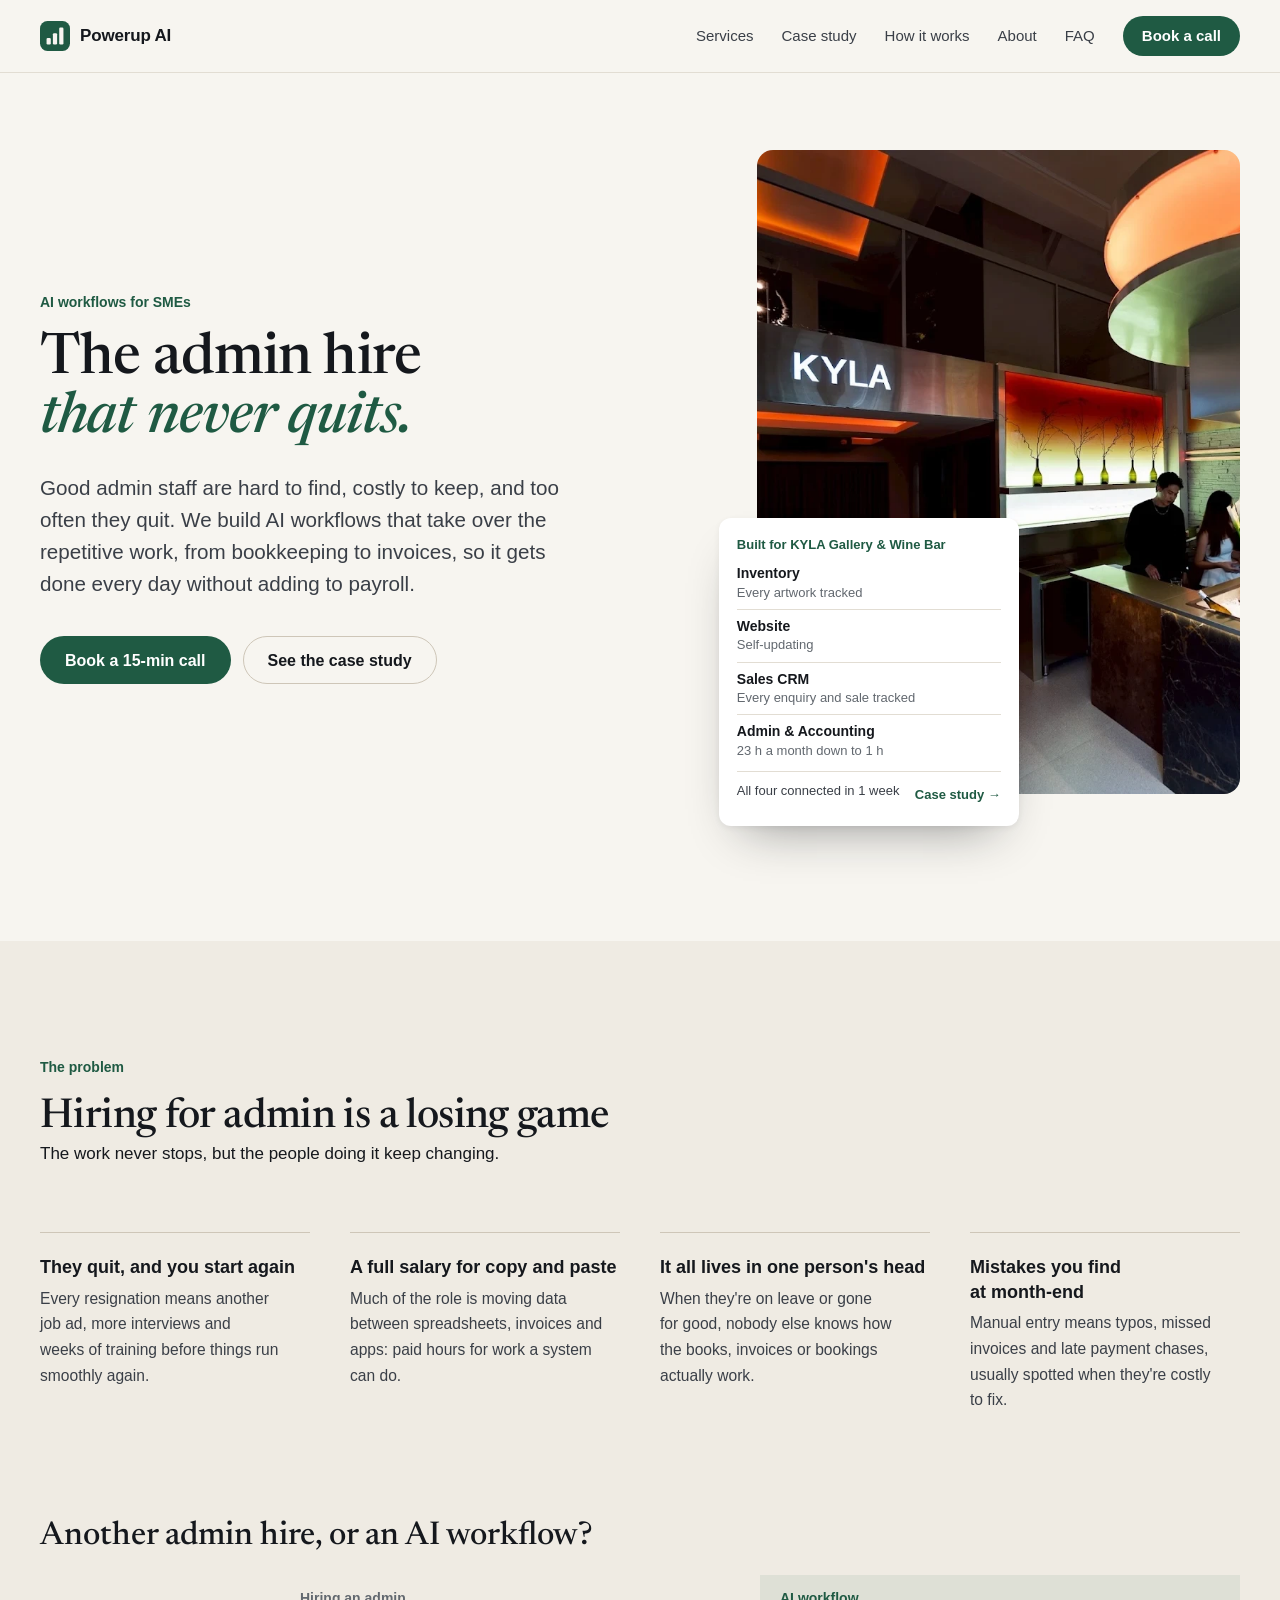
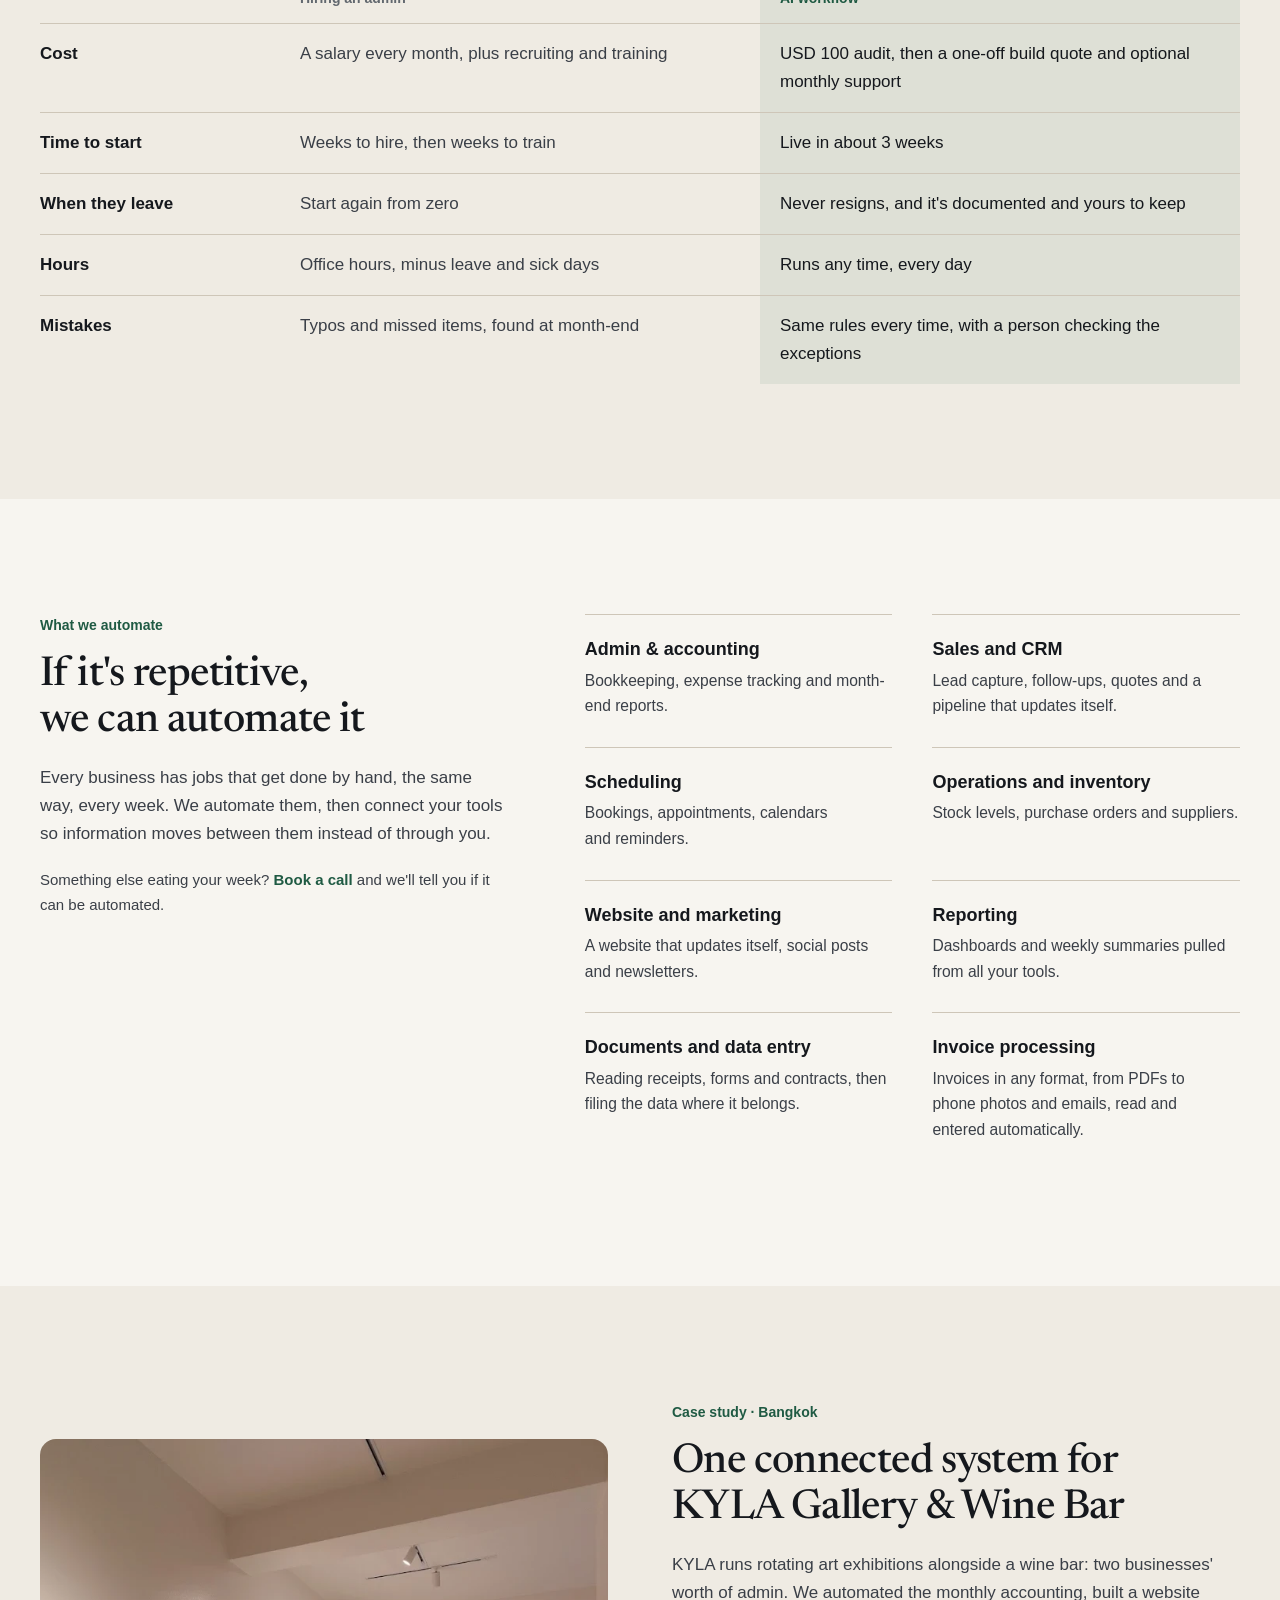
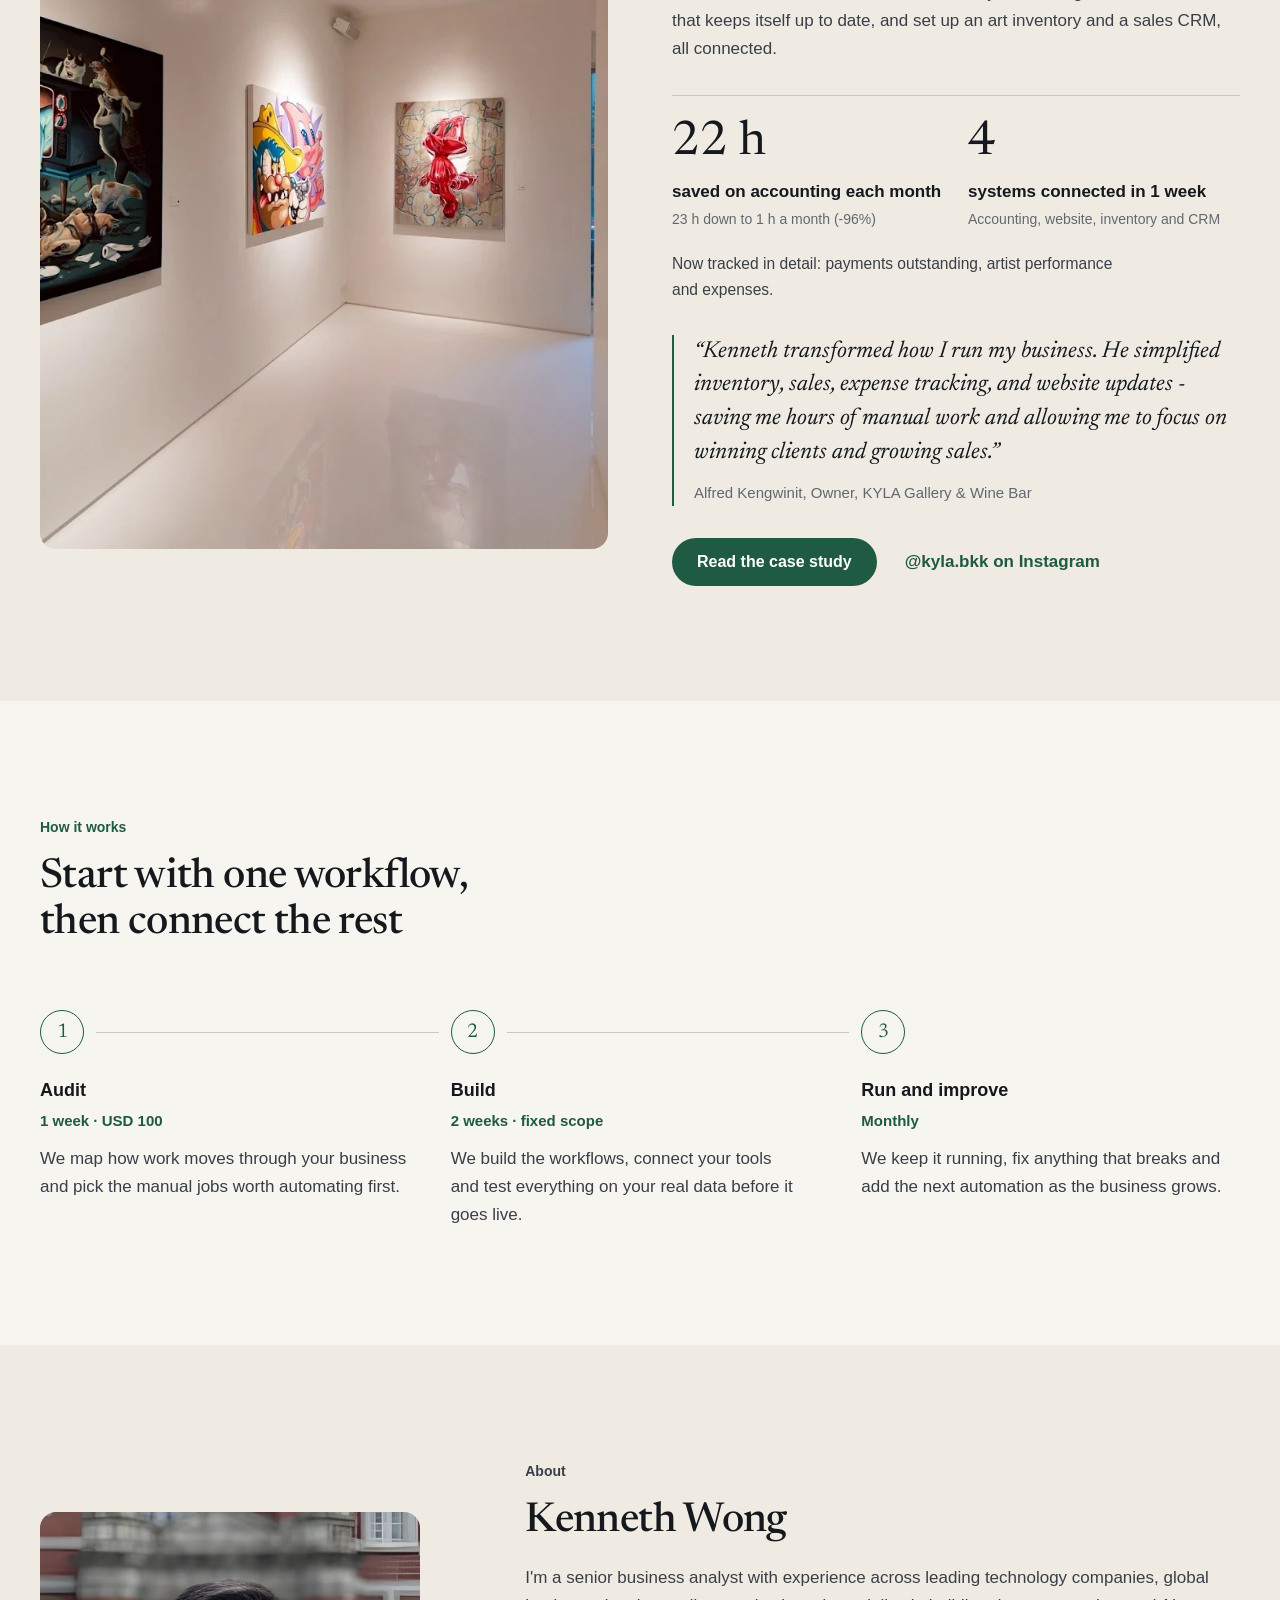
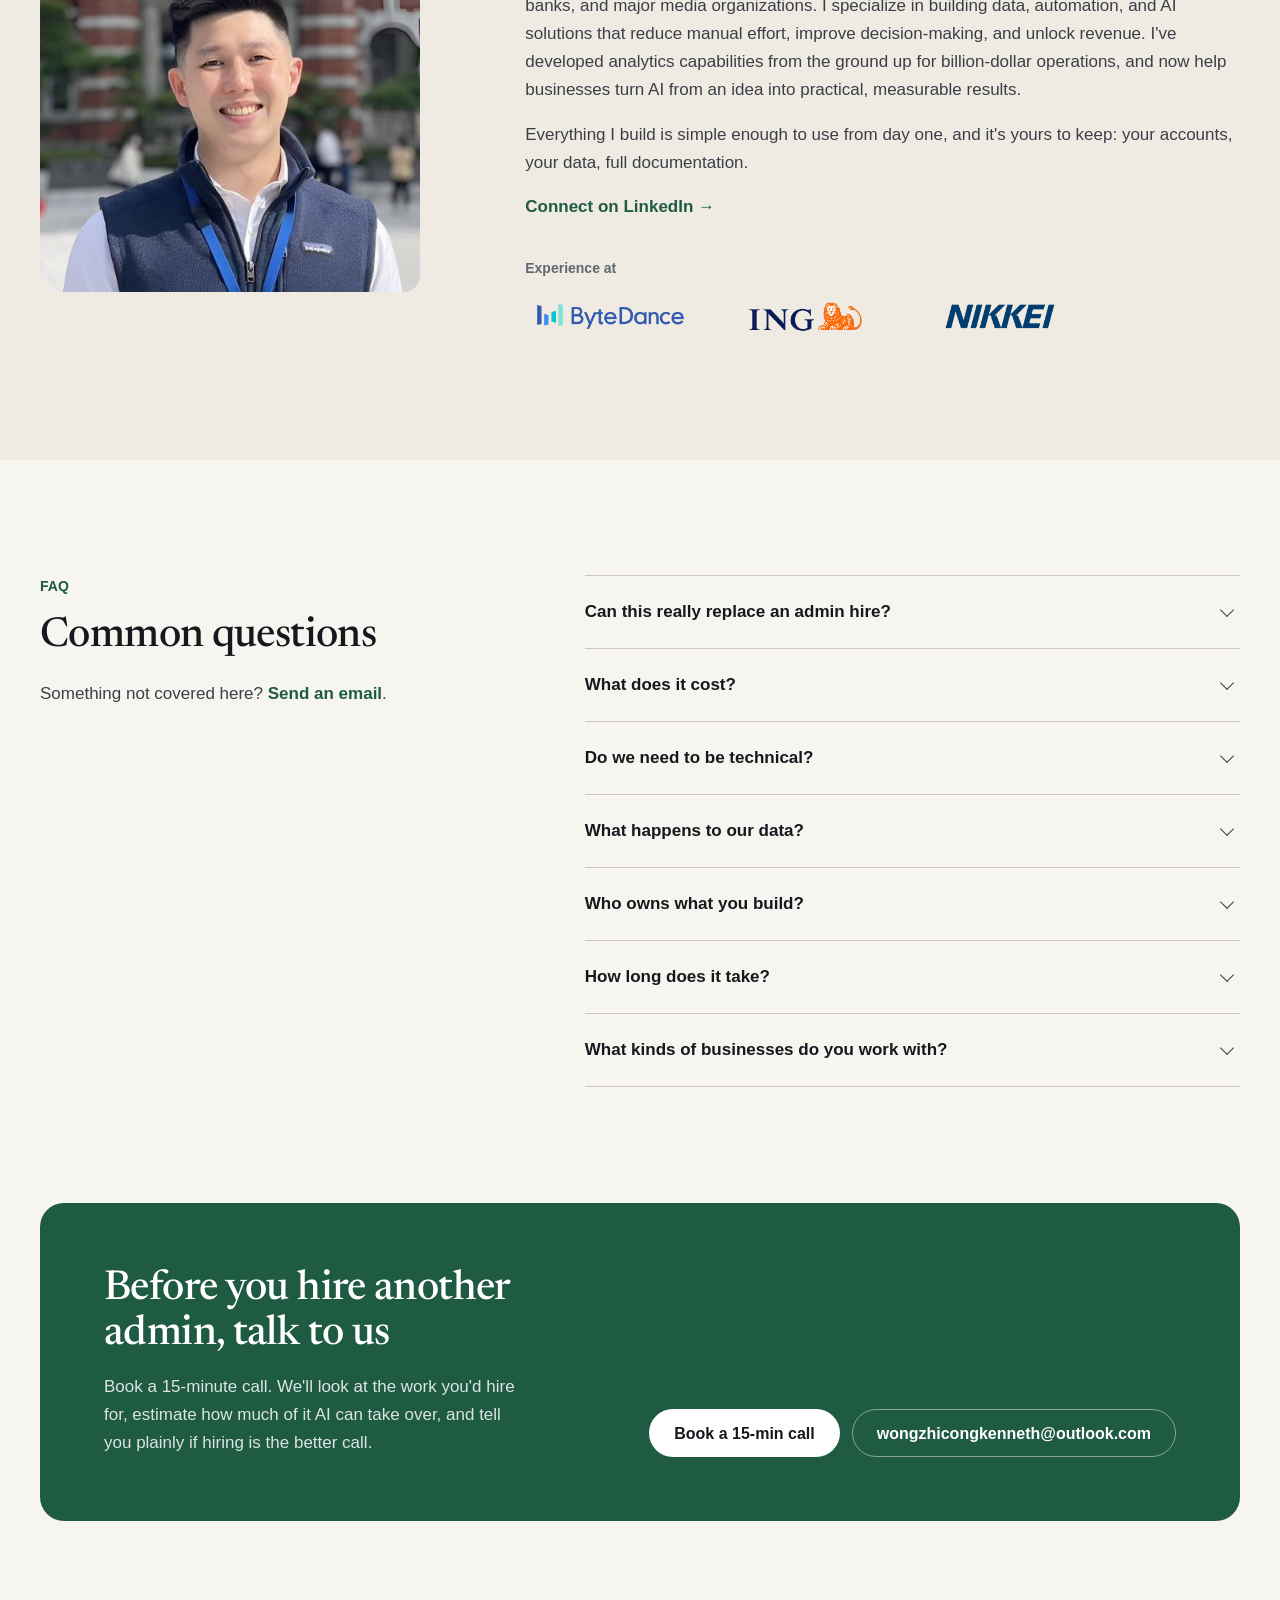
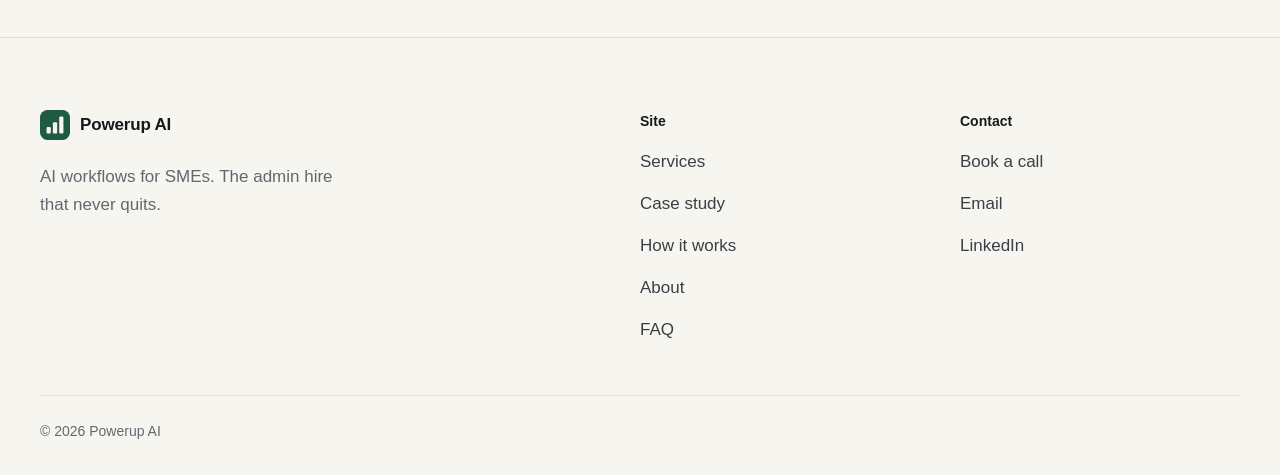
==== commit 947ccd78: "Sell against hiring admin, add Claude Code hub diagram and At a glance cards Home: new hero line, pr" ====
--- a/index.html
+++ b/index.html
@@ -6,12 +6,12 @@
   <meta name="color-scheme" content="light">
   <meta name="theme-color" content="#f7f5f0">
   <title>Powerup AI | AI workflows for SMEs</title>
-  <meta name="description" content="Powerup AI builds AI workflows for SMEs. We take repetitive work off your team and connect the tools you already use, so the admin runs itself.">
+  <meta name="description" content="Good admin staff are hard to find and too often quit. Powerup AI builds AI workflows that take over repetitive admin for SMEs, without adding to payroll.">
   <link rel="canonical" href="https://kennethwzc.github.io/">
   <meta property="og:type" content="website">
   <meta property="og:site_name" content="Powerup AI">
   <meta property="og:title" content="Powerup AI | AI workflows for SMEs">
-  <meta property="og:description" content="Any repetitive work, automated and connected. AI workflows for small and medium businesses.">
+  <meta property="og:description" content="The admin hire that never quits: AI workflows that take over repetitive admin for SMEs.">
   <meta property="og:url" content="https://kennethwzc.github.io/">
   <meta property="og:image" content="https://kennethwzc.github.io/assets/img/og-image.png">
   <meta property="og:image:width" content="1200">
@@ -73,8 +73,8 @@
       <div class="container hero-grid">
         <div>
           <p class="label">AI workflows for SMEs</p>
-          <h1>Connect your tools.<br><span class="accent">Automate the busywork.</span></h1>
-          <p class="lede">We take the repetitive work off your team and connect the tools you already use, so the admin runs itself and your time goes back into the business.</p>
+          <h1>The admin hire<br><span class="accent">that never quits.</span></h1>
+          <p class="lede">Good admin staff are hard to find, costly to keep, and too often they quit. We build AI workflows that take over the repetitive work, from bookkeeping to invoices, so it gets done every day without adding to payroll.</p>
           <div class="actions">
             <a class="btn btn-primary" href="mailto:wongzhicongkenneth@outlook.com?subject=15-minute%20call">Book a 15-min call</a>
             <a class="btn btn-secondary" href="work/case-study/">See the case study</a>
@@ -99,7 +99,37 @@
       </div>
     </section>
 
-    <section class="section section-rule" id="services">
+    <section class="section section-tint" id="problem">
+      <div class="container">
+        <div class="section-head">
+          <p class="label">The problem</p>
+          <h2>Hiring for admin is a losing game</h2>
+          <p>The work never stops, but the people doing it keep changing.</p>
+        </div>
+        <ul class="hairline-grid hairline-grid--4">
+          <li><h3>They quit, and you start again</h3><p>Every resignation means another job ad, more interviews and weeks of training before things run smoothly again.</p></li>
+          <li><h3>A full salary for copy and paste</h3><p>Much of the role is moving data between spreadsheets, invoices and apps: paid hours for work a system can do.</p></li>
+          <li><h3>It all lives in one person's head</h3><p>When they're on leave or gone for good, nobody else knows how the books, invoices or bookings actually work.</p></li>
+          <li><h3>Mistakes you find at month-end</h3><p>Manual entry means typos, missed invoices and late payment chases, usually spotted when they're costly to fix.</p></li>
+        </ul>
+        <table class="compare">
+          <caption>Another admin hire, or an AI workflow?</caption>
+          <colgroup><col class="col-label"><col><col></colgroup>
+          <thead>
+            <tr><td></td><th scope="col">Hiring an admin</th><th scope="col" class="us">AI workflow</th></tr>
+          </thead>
+          <tbody>
+            <tr><th scope="row">Cost</th><td data-label="Hiring an admin">A salary every month, plus recruiting and training</td><td class="us" data-label="AI workflow">USD 100 audit, then a one-off build quote and optional monthly support</td></tr>
+            <tr><th scope="row">Time to start</th><td data-label="Hiring an admin">Weeks to hire, then weeks to train</td><td class="us" data-label="AI workflow">Live in about 3 weeks</td></tr>
+            <tr><th scope="row">When they leave</th><td data-label="Hiring an admin">Start again from zero</td><td class="us" data-label="AI workflow">Never resigns, and it's documented and yours to keep</td></tr>
+            <tr><th scope="row">Hours</th><td data-label="Hiring an admin">Office hours, minus leave and sick days</td><td class="us" data-label="AI workflow">Runs any time, every day</td></tr>
+            <tr><th scope="row">Mistakes</th><td data-label="Hiring an admin">Typos and missed items, found at month-end</td><td class="us" data-label="AI workflow">Same rules every time, with a person checking the exceptions</td></tr>
+          </tbody>
+        </table>
+      </div>
+    </section>
+
+    <section class="section" id="services">
       <div class="container split">
         <div class="split-head">
           <p class="label">What we automate</p>
@@ -107,7 +137,7 @@
           <p>Every business has jobs that get done by hand, the same way, every week. We automate them, then connect your tools so information moves between them instead of through you.</p>
           <p class="split-note">Something else eating your week? <a class="link" href="mailto:wongzhicongkenneth@outlook.com?subject=15-minute%20call">Book a call</a> and we'll tell you if it can be automated.</p>
         </div>
-        <ul class="areas">
+        <ul class="hairline-grid">
           <li><h3>Admin &amp; accounting</h3><p>Bookkeeping, expense tracking and month-end reports.</p></li>
           <li><h3>Sales and CRM</h3><p>Lead capture, follow-ups, quotes and a pipeline that updates itself.</p></li>
           <li><h3>Scheduling</h3><p>Bookings, appointments, calendars and reminders.</p></li>
@@ -210,6 +240,10 @@
         </div>
         <div class="faq">
           <details>
+            <summary>Can this really replace an admin hire?</summary>
+            <p>For the repetitive part of the job, yes: data entry, invoices, bookkeeping, scheduling and reports. Anything that needs judgment gets flagged to a person, so you only handle the exceptions.</p>
+          </details>
+          <details>
             <summary>What does it cost?</summary>
             <p>The audit is a fixed fee of USD 100. Builds and ongoing support are quoted after the audit, once we know the scope. Every quote says how much time the build should save you.</p>
           </details>
@@ -241,8 +275,8 @@
       <div class="container">
         <div class="cta-block">
           <div>
-            <h2>Find out what your business could automate</h2>
-            <p>Book a 15-minute call. We'll look at how you run things today, pick the first job worth automating, and tell you plainly if it isn't worth it.</p>
+            <h2>Before you hire another admin, talk to us</h2>
+            <p>Book a 15-minute call. We'll look at the work you'd hire for, estimate how much of it AI can take over, and tell you plainly if hiring is the better call.</p>
           </div>
           <div class="actions">
             <a class="btn btn-light" href="mailto:wongzhicongkenneth@outlook.com?subject=15-minute%20call">Book a 15-min call</a>
@@ -260,7 +294,7 @@
           <img src="assets/img/mark.svg" alt="" width="30" height="30">
           <span>Powerup AI</span>
         </a>
-        <p>AI workflows for SMEs. Connect your tools and automate the busywork.</p>
+        <p>AI workflows for SMEs. The admin hire that never quits.</p>
       </div>
       <nav aria-label="Footer">
         <p class="footer-title">Site</p>
--- a/assets/css/style.css
+++ b/assets/css/style.css
@@ -89,7 +89,6 @@
 
 /* Sections */
 .section { padding-block: var(--section); }
-.section-rule { border-top: 1px solid var(--line); }
 .section-tint { background: var(--paper-2); }
 .section-head { max-width: 760px; margin-bottom: clamp(40px, 5vw, 64px); }
 .split { display: grid; grid-template-columns: minmax(0, 5fr) minmax(0, 7fr); gap: clamp(40px, 6vw, 96px); align-items: start; }
@@ -129,11 +128,35 @@
 
 /* What we automate */
 .split-note { font-size: 0.9375rem; }
-.areas { display: grid; grid-template-columns: repeat(2, minmax(0, 1fr)); gap: 0 40px; margin: 0; padding: 0; list-style: none; }
-.areas li { padding: 22px 0 28px; border-top: 1px solid var(--line-strong); }
-.areas h3 { margin-bottom: 6px; }
-.areas p { font-size: 0.975rem; color: var(--ink-2); }
-@media (max-width: 599px) { .areas { grid-template-columns: minmax(0, 1fr); } }
+.hairline-grid { display: grid; grid-template-columns: repeat(2, minmax(0, 1fr)); gap: 0 40px; margin: 0; padding: 0; list-style: none; }
+.hairline-grid li { padding: 22px 0 28px; border-top: 1px solid var(--line-strong); }
+.hairline-grid h3 { margin-bottom: 6px; }
+.hairline-grid p { font-size: 0.975rem; color: var(--ink-2); }
+.hairline-grid--4 { grid-template-columns: repeat(4, minmax(0, 1fr)); }
+@media (max-width: 1099px) { .hairline-grid--4 { grid-template-columns: repeat(2, minmax(0, 1fr)); } }
+@media (max-width: 599px) { .hairline-grid, .hairline-grid--4 { grid-template-columns: minmax(0, 1fr); } }
+
+/* Hiring vs AI comparison: a table on wide screens, stacked cards on phones */
+.compare { width: 100%; margin-top: clamp(48px, 6vw, 80px); border-collapse: collapse; table-layout: fixed; }
+.compare .col-label { width: 20%; }
+.compare caption { margin-bottom: 20px; font-family: var(--serif); font-size: clamp(1.6rem, 1vw + 1.25rem, 2.1rem); font-weight: 500; line-height: 1.15; text-align: left; }
+.compare th, .compare td { padding: 16px 20px; border-top: 1px solid var(--line-strong); text-align: left; vertical-align: top; }
+.compare thead th, .compare thead td { padding-block: 12px; border-top: 0; font-size: 0.875rem; font-weight: 600; color: var(--muted); }
+.compare tbody th { padding-left: 0; font-weight: 600; }
+.compare td { color: var(--ink-2); }
+.compare .us { background: rgba(31, 90, 67, 0.08); color: var(--ink); }
+.compare thead .us { color: var(--accent); }
+@media (max-width: 699px) {
+  .compare thead, .compare colgroup { display: none; }
+  .compare caption { display: block; }
+  .compare, .compare tbody, .compare tr, .compare th, .compare td { display: block; width: auto; }
+  .compare tr { padding: 18px 0; border-top: 1px solid var(--line-strong); }
+  .compare th, .compare td { padding: 0; border: 0; }
+  .compare td { margin-top: 10px; }
+  .compare td::before { content: attr(data-label); display: block; margin-bottom: 2px; font-size: 0.8125rem; font-weight: 600; color: var(--muted); }
+  .compare td.us { padding: 10px 12px; border-radius: 8px; }
+  .compare td.us::before { color: var(--accent); }
+}
 
 /* Case study feature (home) */
 .case-feature { display: grid; grid-template-columns: minmax(0, 1fr) minmax(0, 1fr); gap: clamp(40px, 5vw, 80px); align-items: center; }
@@ -227,30 +250,76 @@
 .crumb a { color: var(--ink-2); }
 .cs-hero h1 { max-width: 18ch; font-size: clamp(2.4rem, 3vw + 1.2rem, 4rem); }
 .cs-hero .lede { max-width: 46rem; margin-top: 24px; }
-.cs-body { display: grid; grid-template-columns: minmax(0, 1fr) 340px; gap: clamp(40px, 6vw, 96px); align-items: start; padding-block: clamp(48px, 6vw, 88px) var(--section); }
-.cs-aside { grid-column: 2; grid-row: 1; position: sticky; top: calc(var(--header-h) + 24px); padding: 28px; background: var(--card); border: 1px solid var(--line); border-radius: var(--radius); }
-.facts { display: grid; gap: 14px; margin: 0; }
+.glance { padding-top: clamp(40px, 5vw, 64px); }
+.glance-title { margin-bottom: 16px; font-family: var(--sans); letter-spacing: 0; line-height: 1.4; }
+.stat-tiles { display: grid; grid-template-columns: repeat(3, minmax(0, 1fr)); gap: 16px; margin: 0; padding: 0; list-style: none; }
+.stat-tile { padding: 24px 26px; background: var(--card); border: 1px solid var(--line); border-radius: var(--radius); }
+.check-list { display: grid; gap: 8px; margin: 14px 0 0; padding: 0; list-style: none; }
+.check-list li { position: relative; padding-left: 28px; color: var(--ink-2); }
+.check-list li::before { content: ""; position: absolute; left: 3px; top: 0.4em; width: 12px; height: 6px; border-left: 2px solid var(--accent); border-bottom: 2px solid var(--accent); transform: rotate(-45deg); }
+.facts { display: grid; grid-template-columns: repeat(3, minmax(0, 1fr)); gap: 16px 28px; margin: 28px 0 0; }
 .facts dt { font-size: 0.8125rem; color: var(--muted); }
 .facts dd { margin: 2px 0 0; font-weight: 600; }
 .facts dd a { display: inline-block; padding-block: 2px; font-weight: 400; color: var(--accent); }
-.aside-title { margin: 24px 0 12px; padding-top: 24px; border-top: 1px solid var(--line); font-size: 0.875rem; font-weight: 600; color: var(--accent); }
-.results-list { display: grid; gap: 16px; margin: 0; padding: 0; list-style: none; }
-.results-list strong { display: block; font-family: var(--serif); font-size: 2rem; font-weight: 500; line-height: 1.1; }
-.results-list span { font-size: 0.9375rem; color: var(--ink-2); }
-.prose { grid-column: 1; grid-row: 1; max-width: 68ch; }
-.prose h2 { margin: 56px 0 16px; font-size: clamp(1.75rem, 1vw + 1.35rem, 2.25rem); }
-.prose > h2:first-child { margin-top: 0; }
+.prose { max-width: 68ch; padding-block: clamp(48px, 6vw, 88px); }
+.prose h2 { margin-bottom: 16px; font-size: clamp(1.75rem, 1vw + 1.35rem, 2.25rem); }
 .prose p { margin-top: 16px; color: var(--ink-2); }
-.parts { display: grid; grid-template-columns: repeat(2, minmax(0, 1fr)); gap: 14px; margin-top: 24px; }
-.part { padding: 20px; background: var(--card); border: 1px solid var(--line); border-radius: var(--radius-sm); }
-.part h3 { font-size: 1.0625rem; }
-.prose .part p { margin-top: 6px; font-size: 0.9375rem; }
+.prose .quote { margin-top: 40px; }
 @media (max-width: 959px) {
-  .cs-body { grid-template-columns: minmax(0, 1fr); }
-  .cs-aside, .prose { grid-column: auto; grid-row: auto; }
-  .cs-aside { position: static; }
-}
-@media (max-width: 559px) { .parts { grid-template-columns: minmax(0, 1fr); } }
+  .stat-tiles { grid-template-columns: repeat(2, minmax(0, 1fr)); }
+  .stat-tile:last-child { grid-column: 1 / -1; }
+}
+@media (max-width: 599px) {
+  .stat-tiles, .facts { grid-template-columns: minmax(0, 1fr); }
+}
+
+/* What we built: a sticky diagram that fills in as the steps scroll past (states set by assets/js/site.js).
+   Without the script the whole diagram simply shows. */
+.scrolly { display: grid; grid-template-columns: minmax(0, 0.8fr) minmax(0, 1.2fr); gap: clamp(32px, 5vw, 80px); align-items: start; }
+.scrolly-graphic { grid-column: 2; grid-row: 1; position: sticky; top: calc(var(--header-h) + 32px); }
+.scrolly-steps { grid-column: 1; grid-row: 1; margin: 0; padding: 0; list-style: none; }
+.scrolly-step { display: flex; flex-direction: column; justify-content: center; min-height: 60vh; }
+.scrolly-step:last-child { min-height: 70vh; }
+.step-kicker { font-size: 0.875rem; font-weight: 600; color: var(--accent); }
+.scrolly-step h3 { margin: 6px 0 10px; font-family: var(--serif); font-size: clamp(1.5rem, 0.8vw + 1.2rem, 1.9rem); font-weight: 500; line-height: 1.15; }
+.scrolly-step p:last-child { max-width: 40ch; color: var(--ink-2); }
+.flow-svg { display: block; width: 100%; height: auto; max-height: calc(100vh - var(--header-h) - 64px); overflow: visible; }
+.flow-svg text { font-family: var(--sans); dominant-baseline: central; text-anchor: middle; }
+.rails path { fill: none; stroke: var(--line-strong); stroke-width: 1.5; stroke-dasharray: 3 6; }
+.link { fill: none; stroke: var(--accent); stroke-width: 2.5; stroke-linecap: round; }
+.node rect { fill: var(--card); stroke: var(--accent); stroke-width: 1.5; transition: fill 0.4s, stroke 0.4s, stroke-width 0.4s; }
+.node text { font-size: 15px; font-weight: 600; fill: var(--ink); }
+.node .sub { font-size: 11.5px; font-weight: 500; fill: var(--muted); }
+.hub rect { fill: var(--accent); stroke: var(--accent); }
+.hub text { font-size: 17px; fill: #fff; }
+.hub .sub { font-size: 12px; fill: rgba(255, 255, 255, 0.8); }
+.tag rect { fill: var(--accent); }
+.tag text { font-size: 11.5px; font-weight: 600; fill: #fff; }
+.pulse { fill: var(--accent); opacity: 0; }
+.is-scrolly .node { opacity: 0.3; transition: opacity 0.4s; }
+.is-scrolly .node rect { stroke: var(--line-strong); }
+.is-scrolly .node.on { opacity: 1; }
+.is-scrolly .node.on rect { stroke: var(--accent); }
+.is-scrolly .node.now:not(.hub) rect { fill: #e3eee8; stroke-width: 2.5; }
+.is-scrolly .hub.on rect { stroke: var(--accent); }
+.is-scrolly .hub.now rect { filter: drop-shadow(0 0 12px rgba(31, 90, 67, 0.45)); }
+.is-scrolly .link { stroke-dasharray: 1; stroke-dashoffset: 1; transition: stroke-dashoffset 0.9s ease; }
+.is-scrolly .link.on { stroke-dashoffset: 0; }
+.is-scrolly .tag { opacity: 0; transition: opacity 0.4s 0.5s; }
+.is-scrolly .tag.on { opacity: 1; }
+.is-scrolly .pulse.now { opacity: 1; }
+.is-scrolly .scrolly-step { opacity: 0.35; transition: opacity 0.3s; }
+.is-scrolly .scrolly-step.now { opacity: 1; }
+@media (prefers-reduced-motion: reduce) {
+  .is-scrolly .link, .is-scrolly .tag, .is-scrolly .node, .node rect { transition: none; }
+  .pulse { display: none; }
+}
+@media (max-width: 959px) {
+  .scrolly { display: block; }
+  .scrolly-graphic { position: sticky; top: var(--header-h); z-index: 2; margin: 0 calc(-1 * var(--gutter)); padding: 12px var(--gutter); background: var(--paper-2); border-bottom: 1px solid var(--line); }
+  .flow-svg { max-height: 40vh; margin-inline: auto; }
+  .scrolly-step { justify-content: flex-start; min-height: 48vh; padding-top: 16px; }
+}
 
 /* Photo carousel: CSS scroll-snap track; arrow and dot controls come from assets/js/site.js */
 .carousel-frame { position: relative; }
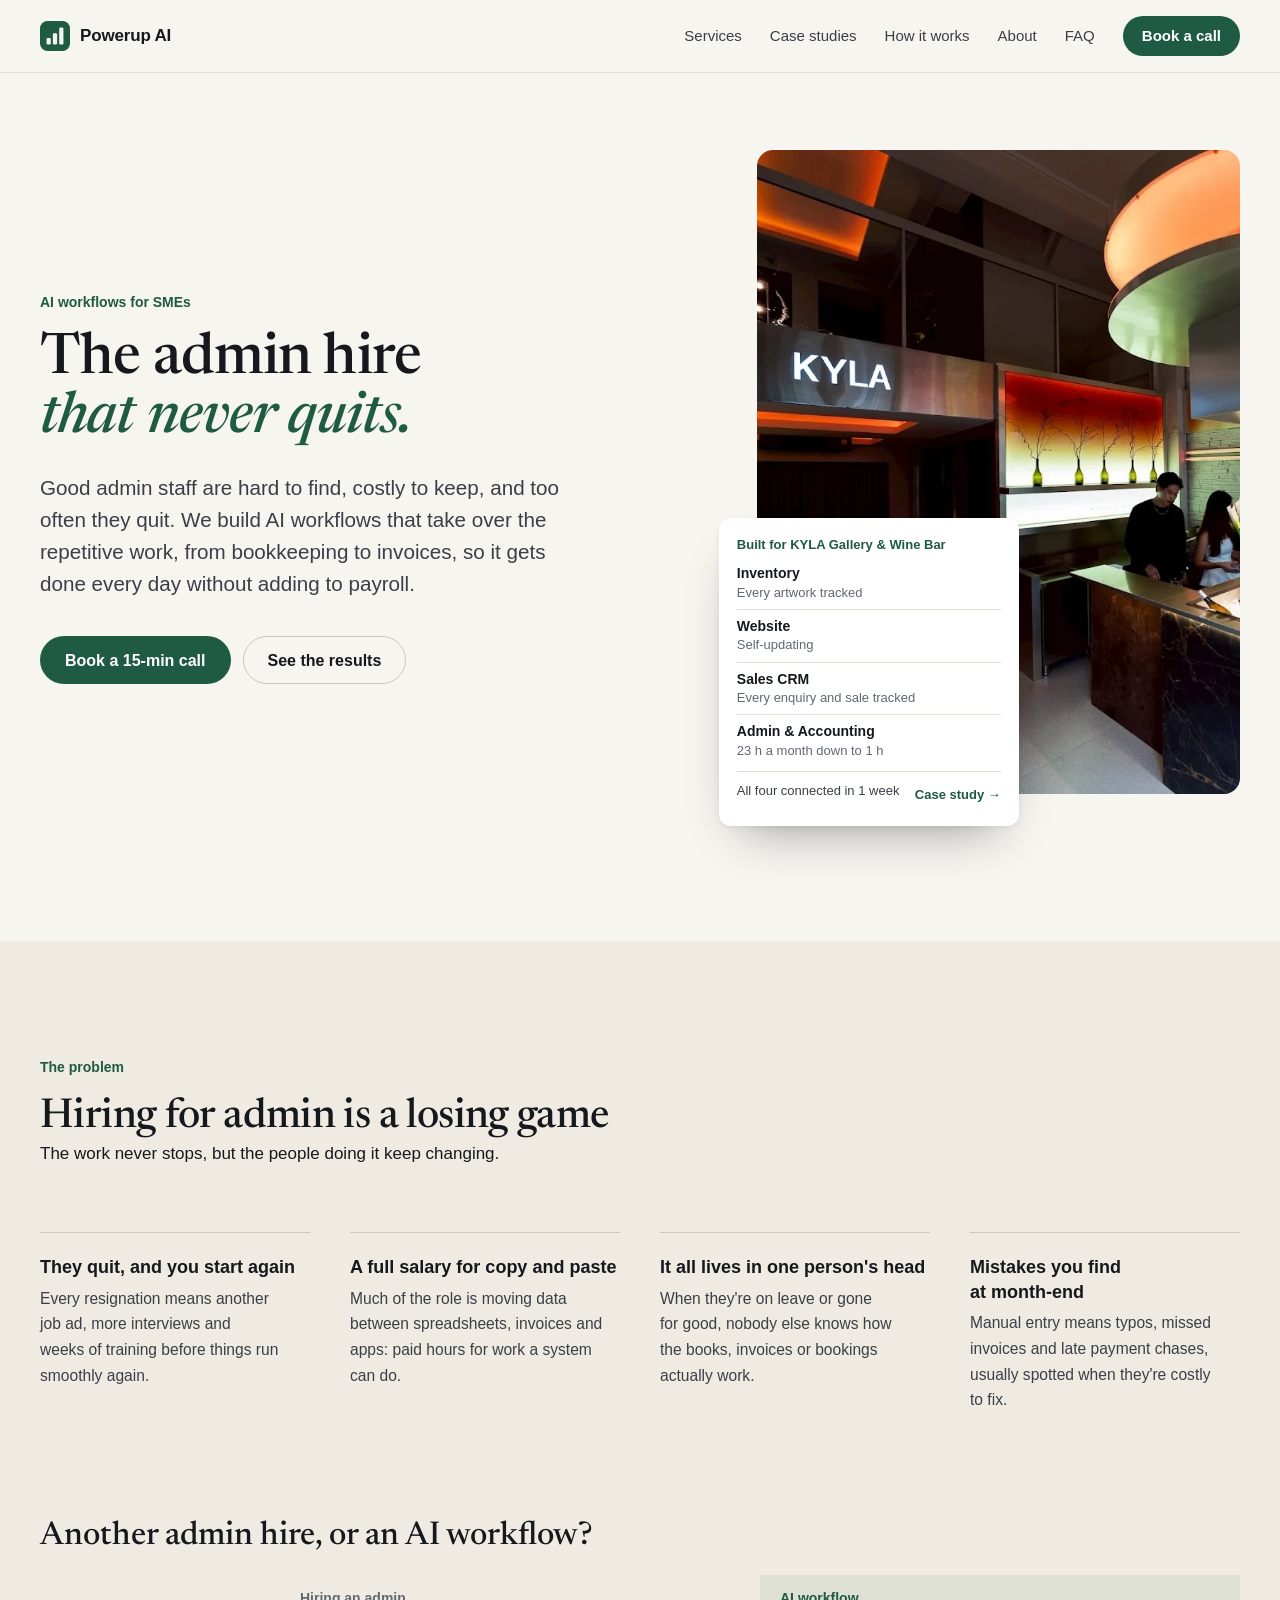
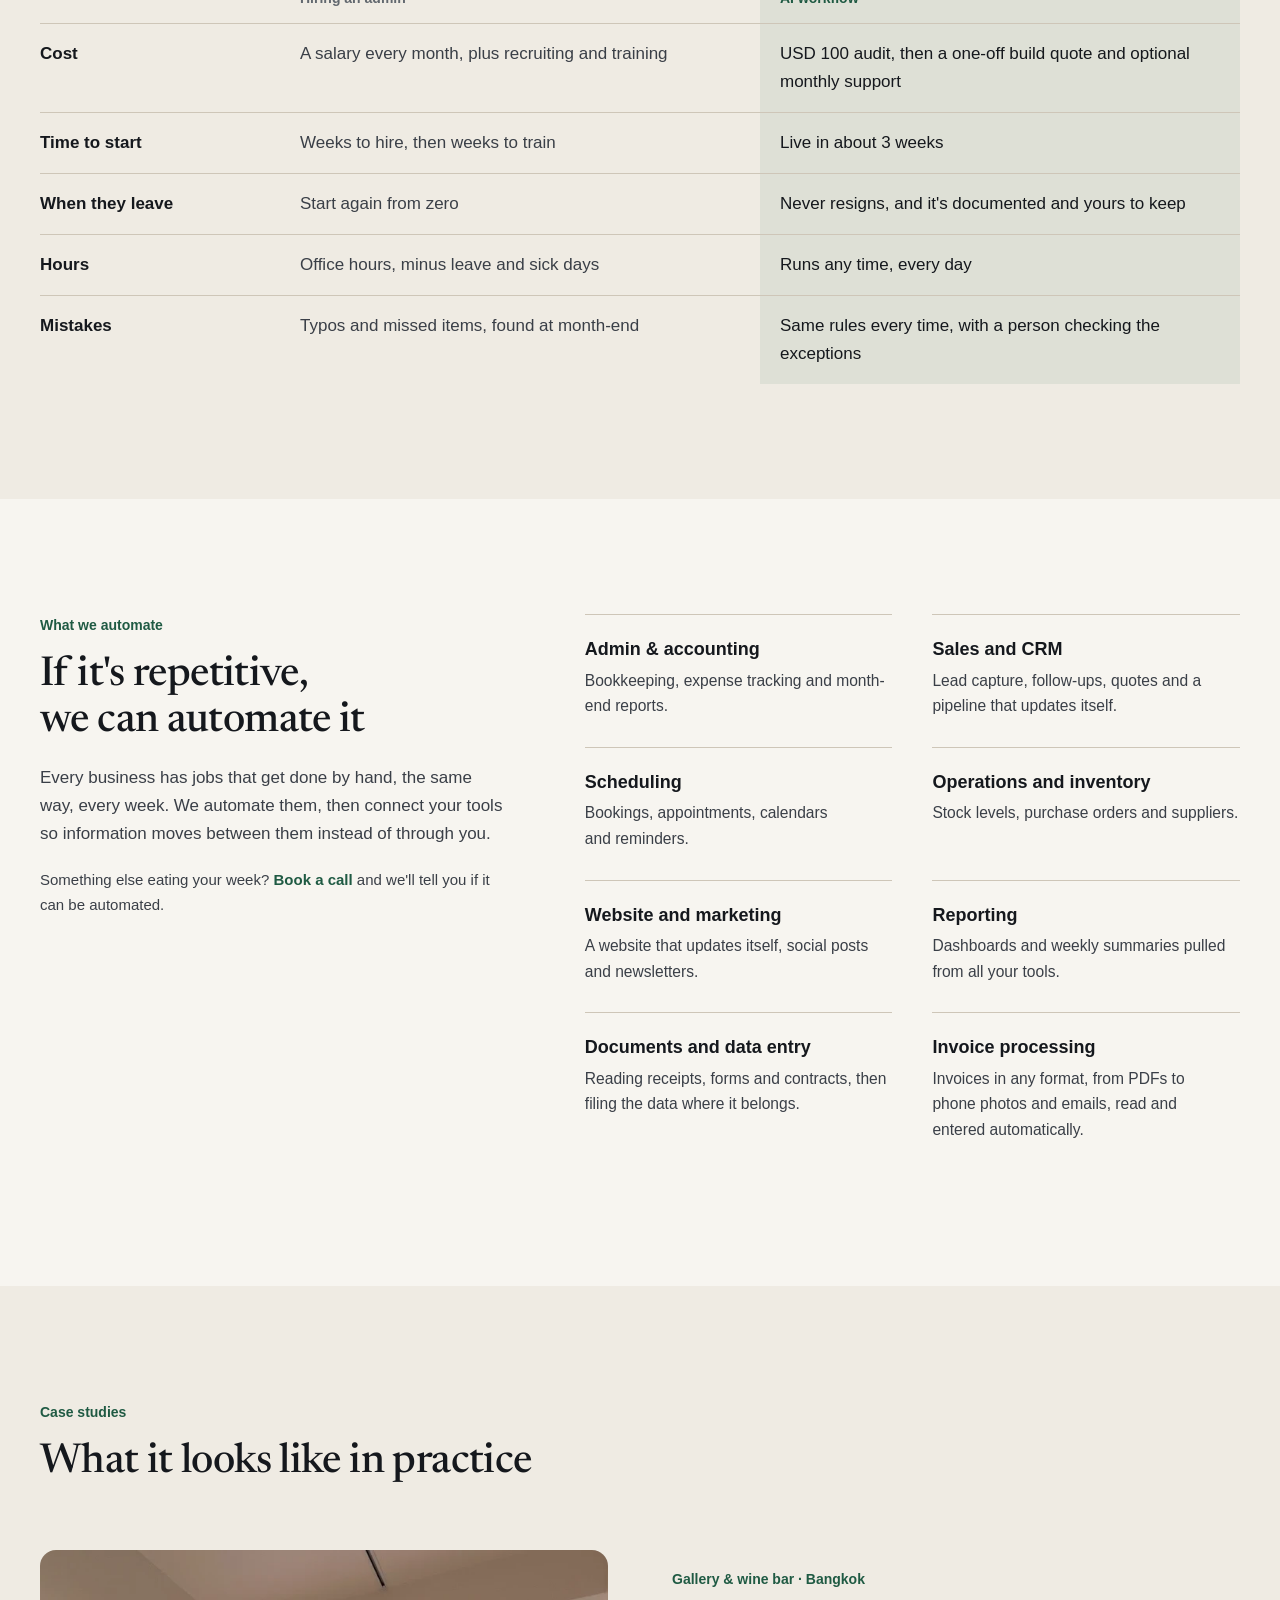
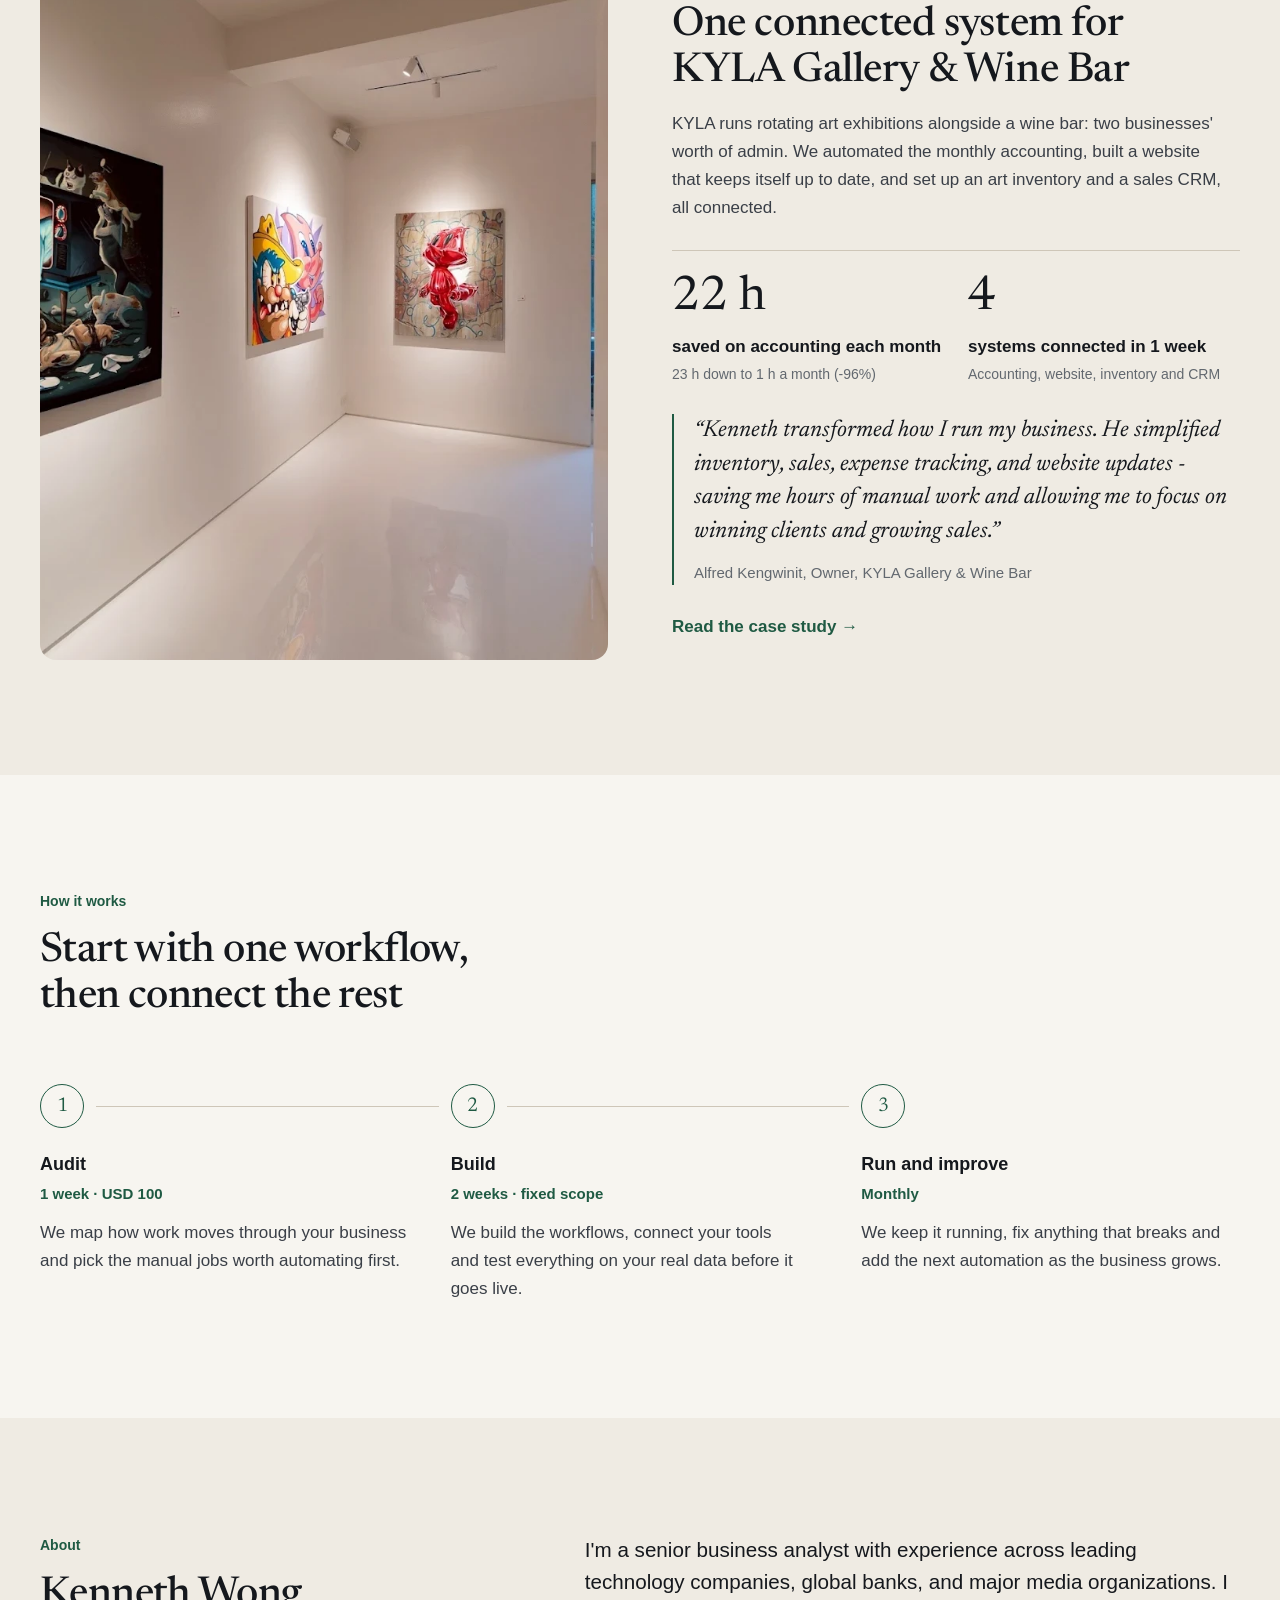
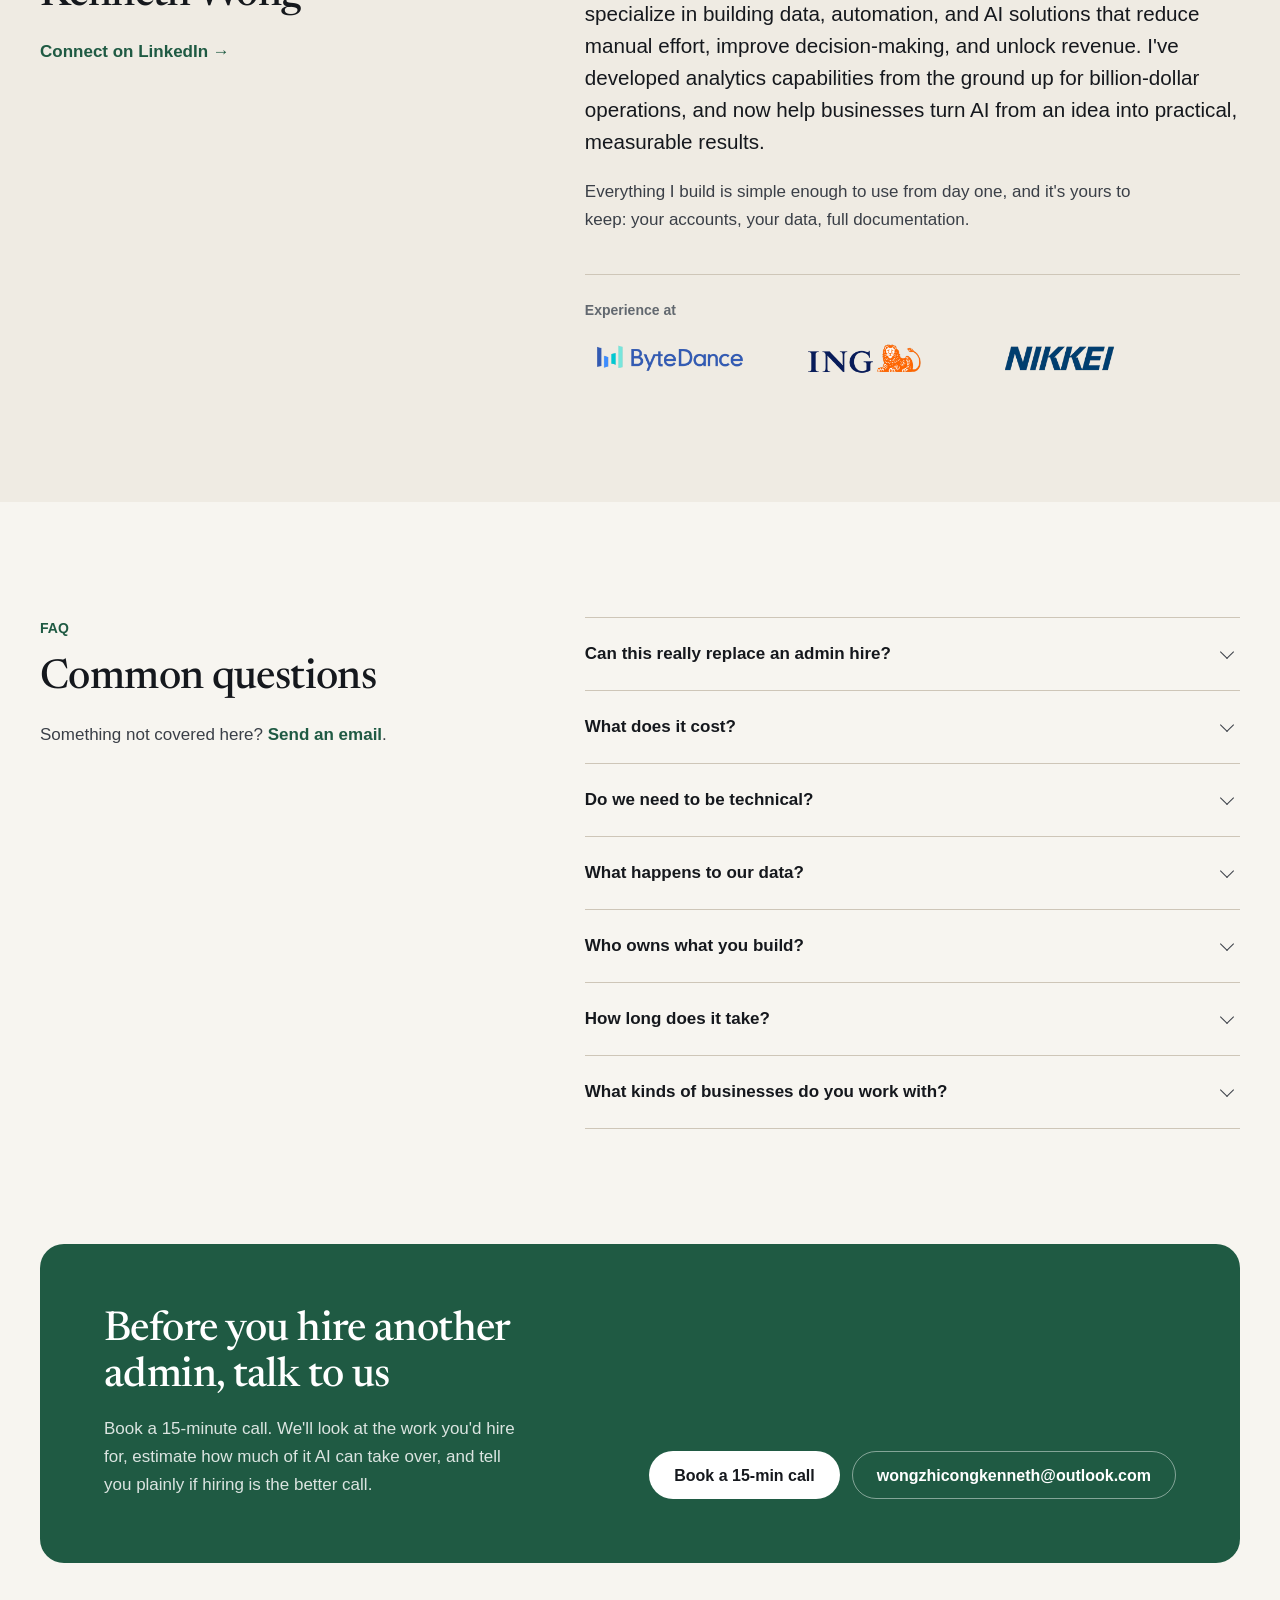
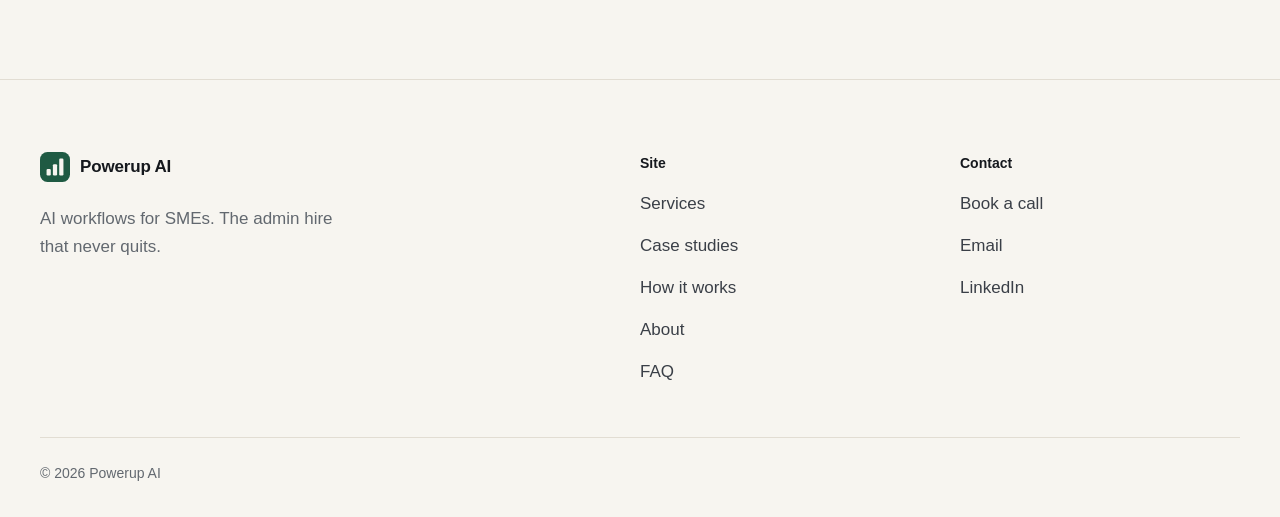
==== commit 8bd6863d: "Remove About photo and set up for multiple case studies - About is now a split text section (no head" ====
--- a/index.html
+++ b/index.html
@@ -53,7 +53,7 @@
       <nav class="nav-menu" id="site-menu" aria-label="Main">
         <ul>
           <li><a href="#services">Services</a></li>
-          <li><a href="#work">Case study</a></li>
+          <li><a href="work/">Case studies</a></li>
           <li><a href="#process">How it works</a></li>
           <li><a href="#about">About</a></li>
           <li><a href="#faq">FAQ</a></li>
@@ -77,7 +77,7 @@
           <p class="lede">Good admin staff are hard to find, costly to keep, and too often they quit. We build AI workflows that take over the repetitive work, from bookkeeping to invoices, so it gets done every day without adding to payroll.</p>
           <div class="actions">
             <a class="btn btn-primary" href="mailto:wongzhicongkenneth@outlook.com?subject=15-minute%20call">Book a 15-min call</a>
-            <a class="btn btn-secondary" href="work/case-study/">See the case study</a>
+            <a class="btn btn-secondary" href="#work">See the results</a>
           </div>
         </div>
 
@@ -93,7 +93,7 @@
               <li><strong>Sales CRM</strong><span>Every enquiry and sale tracked</span></li>
               <li><strong>Admin &amp; Accounting</strong><span>23 h a month down to 1 h</span></li>
             </ul>
-            <p class="proof-foot"><span>All four connected in 1 week</span><a class="link" href="work/case-study/">Case study &rarr;</a></p>
+            <p class="proof-foot"><span>All four connected in 1 week</span><a class="link" href="work/kyla/">Case study &rarr;</a></p>
           </aside>
         </div>
       </div>
@@ -151,36 +151,40 @@
     </section>
 
     <section class="section section-tint" id="work">
-      <div class="container case-feature">
-        <figure class="case-photo">
-          <img src="assets/img/kyla-gallery.webp" alt="Paintings on show in KYLA's gallery" width="1360" height="906" loading="lazy">
-        </figure>
-        <div class="case-copy">
-          <p class="label">Case study &middot; Bangkok</p>
-          <h2>One connected system for KYLA Gallery &amp; Wine Bar</h2>
-          <p>KYLA runs rotating art exhibitions alongside a wine bar: two businesses' worth of admin. We automated the monthly accounting, built a website that keeps itself up to date, and set up an art inventory and a sales CRM, all connected.</p>
-          <div class="stats">
-            <div>
-              <p class="stat-value">22 h</p>
-              <p class="stat-label">saved on accounting each month</p>
-              <p class="stat-note">23 h down to 1 h a month (-96%)</p>
+      <div class="container">
+        <div class="section-head">
+          <p class="label">Case studies</p>
+          <h2>What it looks like in practice</h2>
+        </div>
+        <ul class="case-list">
+          <li class="case-card">
+            <figure class="case-media">
+              <img src="assets/img/kyla-gallery.webp" alt="Paintings on show in KYLA's gallery" width="1360" height="906" loading="lazy">
+            </figure>
+            <div class="case-body">
+              <p class="case-meta">Gallery &amp; wine bar &middot; Bangkok</p>
+              <h3 class="case-title"><a href="work/kyla/">One connected system for KYLA Gallery &amp; Wine Bar</a></h3>
+              <p class="case-summary">KYLA runs rotating art exhibitions alongside a wine bar: two businesses' worth of admin. We automated the monthly accounting, built a website that keeps itself up to date, and set up an art inventory and a sales CRM, all connected.</p>
+              <div class="stats">
+                <div>
+                  <p class="stat-value">22 h</p>
+                  <p class="stat-label">saved on accounting each month</p>
+                  <p class="stat-note">23 h down to 1 h a month (-96%)</p>
+                </div>
+                <div>
+                  <p class="stat-value">4</p>
+                  <p class="stat-label">systems connected in 1 week</p>
+                  <p class="stat-note">Accounting, website, inventory and CRM</p>
+                </div>
+              </div>
+              <figure class="quote">
+                <blockquote><p>&ldquo;Kenneth transformed how I run my business. He simplified inventory, sales, expense tracking, and website updates - saving me hours of manual work and allowing me to focus on winning clients and growing sales.&rdquo;</p></blockquote>
+                <figcaption>Alfred Kengwinit, Owner, KYLA Gallery &amp; Wine Bar</figcaption>
+              </figure>
+              <p class="case-more" aria-hidden="true">Read the case study <span>&rarr;</span></p>
             </div>
-            <div>
-              <p class="stat-value">4</p>
-              <p class="stat-label">systems connected in 1 week</p>
-              <p class="stat-note">Accounting, website, inventory and CRM</p>
-            </div>
-          </div>
-          <p class="tracked">Now tracked in detail: payments outstanding, artist performance and expenses.</p>
-          <figure class="quote">
-            <blockquote><p>&ldquo;Kenneth transformed how I run my business. He simplified inventory, sales, expense tracking, and website updates - saving me hours of manual work and allowing me to focus on winning clients and growing sales.&rdquo;</p></blockquote>
-            <figcaption>Alfred Kengwinit, Owner, KYLA Gallery &amp; Wine Bar</figcaption>
-          </figure>
-          <div class="case-links">
-            <a class="btn btn-primary" href="work/case-study/">Read the case study</a>
-            <a class="link" href="https://www.instagram.com/kyla.bkk" target="_blank" rel="noopener">@kyla.bkk on Instagram</a>
-          </div>
-        </div>
+          </li>
+        </ul>
       </div>
     </section>
 
@@ -211,14 +215,15 @@
     </section>
 
     <section class="section section-tint" id="about">
-      <div class="container about">
-        <img class="about-photo" src="assets/img/headshot.jpg" alt="Kenneth Wong" width="480" height="480" loading="lazy">
-        <div class="about-body">
+      <div class="container split">
+        <div class="split-head">
           <p class="label">About</p>
           <h2>Kenneth Wong</h2>
-          <p>I'm a senior business analyst with experience across leading technology companies, global banks, and major media organizations. I specialize in building data, automation, and AI solutions that reduce manual effort, improve decision-making, and unlock revenue. I've developed analytics capabilities from the ground up for billion-dollar operations, and now help businesses turn AI from an idea into practical, measurable results.</p>
+          <p><a class="link" href="https://www.linkedin.com/in/kenneth20306/" target="_blank" rel="noopener">Connect on LinkedIn &rarr;</a></p>
+        </div>
+        <div class="about-body">
+          <p class="lede">I'm a senior business analyst with experience across leading technology companies, global banks, and major media organizations. I specialize in building data, automation, and AI solutions that reduce manual effort, improve decision-making, and unlock revenue. I've developed analytics capabilities from the ground up for billion-dollar operations, and now help businesses turn AI from an idea into practical, measurable results.</p>
           <p>Everything I build is simple enough to use from day one, and it's yours to keep: your accounts, your data, full documentation.</p>
-          <p><a class="link" href="https://www.linkedin.com/in/kenneth20306/" target="_blank" rel="noopener">Connect on LinkedIn &rarr;</a></p>
           <div class="experience">
             <p class="experience-title">Experience at</p>
             <ul class="logo-row">
@@ -300,7 +305,7 @@
         <p class="footer-title">Site</p>
         <ul>
           <li><a href="#services">Services</a></li>
-          <li><a href="work/case-study/">Case study</a></li>
+          <li><a href="work/">Case studies</a></li>
           <li><a href="#process">How it works</a></li>
           <li><a href="#about">About</a></li>
           <li><a href="#faq">FAQ</a></li>
--- a/assets/css/style.css
+++ b/assets/css/style.css
@@ -71,6 +71,7 @@
 .nav-menu ul { display: flex; gap: 4px; margin: 0; padding: 0; list-style: none; }
 .nav-menu a { display: block; padding: 8px 12px; border-radius: 8px; color: var(--ink-2); font-size: 0.9375rem; font-weight: 500; text-decoration: none; }
 .nav-menu a:hover { background: var(--paper-2); color: var(--ink); }
+.nav-menu a[aria-current="page"] { color: var(--ink); font-weight: 600; }
 .nav-actions { display: flex; align-items: center; gap: 8px; }
 .menu-toggle { display: none; place-items: center; width: 44px; height: 44px; padding: 0; border: 1px solid var(--line-strong); border-radius: 999px; background: transparent; color: var(--ink); cursor: pointer; }
 .menu-toggle path { transition: transform 0.2s; transform-box: fill-box; transform-origin: center; }
@@ -158,24 +159,45 @@
   .compare td.us::before { color: var(--accent); }
 }
 
-/* Case study feature (home) */
-.case-feature { display: grid; grid-template-columns: minmax(0, 1fr) minmax(0, 1fr); gap: clamp(40px, 5vw, 80px); align-items: center; }
-.case-photo { margin: 0; overflow: hidden; aspect-ratio: 4 / 5; border-radius: var(--radius); background: var(--paper); }
-.case-photo img { width: 100%; height: 100%; object-fit: cover; }
-.case-copy > p:not(.label) { max-width: 62ch; margin-top: 20px; color: var(--ink-2); }
-.stats { display: grid; grid-template-columns: repeat(2, minmax(0, 1fr)); gap: 24px; margin-top: 32px; padding-top: 24px; border-top: 1px solid var(--line-strong); }
+/* Case studies: one card list shared by the home page (#work) and /work/. With an odd number of cards the first one
+   becomes a wide feature, so a single case study shows as a feature and more fall into a two-column grid. */
+.case-list { display: grid; grid-template-columns: repeat(2, minmax(0, 1fr)); gap: clamp(56px, 6vw, 80px) clamp(24px, 3vw, 40px); margin: 0; padding: 0; list-style: none; }
+.case-card { position: relative; display: grid; grid-template-rows: auto 1fr; gap: 28px; }
+.case-media { margin: 0; overflow: hidden; aspect-ratio: 3 / 2; border-radius: var(--radius); background: var(--paper-2); }
+.case-media img { width: 100%; height: 100%; object-fit: cover; transition: transform 0.6s ease; }
+.case-meta { margin-bottom: 12px; font-size: 0.875rem; font-weight: 600; color: var(--accent); }
+.case-title { font-family: var(--serif); font-size: clamp(1.6rem, 0.8vw + 1.3rem, 2rem); font-weight: 500; line-height: 1.12; letter-spacing: -0.01em; }
+.case-title a { text-decoration: none; }
+.case-title a::after { content: ""; position: absolute; inset: 0; border-radius: var(--radius); }  /* whole card is the link */
+.case-title a:focus-visible { outline: 0; }
+.case-title a:focus-visible::after { outline: 2px solid var(--accent); outline-offset: 6px; }
+.case-body { display: flex; flex-direction: column; }
+.case-summary { max-width: 62ch; margin-top: 16px; color: var(--ink-2); }
+.case-card .stats, .case-card .quote { margin-top: 28px; }
+.case-more { margin-top: auto; padding-top: 28px; font-weight: 600; color: var(--accent); }  /* bottom-aligned across a row */
+.case-more span { display: inline-block; transition: transform 0.2s; }
+.case-card:hover .case-media img { transform: scale(1.03); }
+.case-card:hover .case-title a { text-decoration: underline; }
+.case-card:hover .case-more span { transform: translateX(4px); }
+.case-card:first-child:nth-last-child(odd) { grid-column: 1 / -1; grid-template-columns: minmax(0, 1fr) minmax(0, 1fr); grid-template-rows: none; gap: clamp(40px, 5vw, 80px); align-items: center; }
+.case-card:first-child:nth-last-child(odd) .case-media { aspect-ratio: 4 / 5; }
+.case-card:first-child:nth-last-child(odd) .case-title { font-size: clamp(2rem, 1.6vw + 1.3rem, 3rem); line-height: 1.1; }
+@media (max-width: 959px) {
+  .case-card:first-child:nth-last-child(odd) { grid-template-columns: minmax(0, 1fr); }
+  .case-card:first-child:nth-last-child(odd) .case-media { aspect-ratio: 16 / 10; max-height: 75vh; }
+}
+@media (max-width: 767px) { .case-list { grid-template-columns: minmax(0, 1fr); } }
+@media (prefers-reduced-motion: reduce) { .case-media img, .case-more span { transition: none; } }
+.work-list { padding-bottom: var(--section); }
+
+/* Stats and quotes (case cards and case study pages) */
+.stats { display: grid; grid-template-columns: repeat(2, minmax(0, 1fr)); gap: 24px; padding-top: 24px; border-top: 1px solid var(--line-strong); }
 .stat-value { font-family: var(--serif); font-size: clamp(2.4rem, 1.6vw + 1.7rem, 3.2rem); line-height: 1; color: var(--ink); }
 .stat-label { margin-top: 10px; font-weight: 600; }
 .stat-note { margin-top: 2px; font-size: 0.875rem; color: var(--muted); }
-.case-copy > .tracked { margin-top: 24px; font-size: 0.975rem; }
-.quote { margin: 32px 0 0; padding-left: 20px; border-left: 2px solid var(--accent); }
+.quote { margin: 0; padding-left: 20px; border-left: 2px solid var(--accent); }
 .quote blockquote { margin: 0; font-family: var(--serif); font-size: clamp(1.2rem, 0.5vw + 1.1rem, 1.45rem); font-style: italic; line-height: 1.45; color: var(--ink); }
 .quote figcaption { margin-top: 12px; font-size: 0.9375rem; color: var(--muted); }
-.case-links { display: flex; flex-wrap: wrap; align-items: center; gap: 16px 28px; margin-top: 32px; }
-@media (max-width: 959px) {
-  .case-feature { grid-template-columns: minmax(0, 1fr); }
-  .case-photo { aspect-ratio: 16 / 10; max-height: 75vh; }
-}
 @media (max-width: 399px) { .stats { grid-template-columns: minmax(0, 1fr); } }
 
 /* How it works */
@@ -194,20 +216,14 @@
 }
 
 /* About */
-.about { display: grid; grid-template-columns: minmax(0, 4fr) minmax(0, 7fr); gap: clamp(40px, 6vw, 96px); align-items: center; }
-.about-photo { width: 100%; max-width: 380px; aspect-ratio: 1; object-fit: cover; border-radius: var(--radius); }
-.about-body h2 { margin-bottom: 20px; }
-.about-body p { color: var(--ink-2); }
-.about-body p + p { margin-top: 16px; }
-.experience { margin-top: 36px; }
-.about-body .experience-title { font-size: 0.875rem; font-weight: 600; color: var(--muted); }
+.about-body > p { max-width: 62ch; color: var(--ink-2); }
+.about-body > p + p { margin-top: 20px; }
+.about-body > .lede { color: var(--ink); }
+.experience { margin-top: 40px; padding-top: 24px; border-top: 1px solid var(--line-strong); }
+.experience-title { font-size: 0.875rem; font-weight: 600; color: var(--muted); }
 .logo-row { display: grid; grid-template-columns: repeat(3, minmax(0, 1fr)); gap: 24px; max-width: 560px; margin: 8px 0 0; padding: 0; list-style: none; }
 .logo-row img { width: 100%; height: auto; }
 @media (max-width: 479px) { .logo-row { gap: 8px; } }
-@media (max-width: 767px) {
-  .about { grid-template-columns: minmax(0, 1fr); }
-  .about-photo { max-width: 200px; }
-}
 
 /* FAQ */
 .faq { border-top: 1px solid var(--line-strong); }
@@ -244,12 +260,14 @@
   .footer-brand { grid-column: 1 / -1; }
 }
 
-/* Case study page */
-.cs-hero { padding: clamp(32px, 5vw, 72px) 0 clamp(32px, 4vw, 56px); }
+/* Page hero (case studies index and case study pages) */
+.page-hero { padding: clamp(32px, 5vw, 72px) 0 clamp(32px, 4vw, 56px); }
 .crumb { margin-bottom: 24px; font-size: 0.875rem; color: var(--muted); }
 .crumb a { color: var(--ink-2); }
-.cs-hero h1 { max-width: 18ch; font-size: clamp(2.4rem, 3vw + 1.2rem, 4rem); }
-.cs-hero .lede { max-width: 46rem; margin-top: 24px; }
+.page-hero h1 { max-width: 18ch; font-size: clamp(2.4rem, 3vw + 1.2rem, 4rem); }
+.page-hero .lede { max-width: 46rem; margin-top: 24px; }
+
+/* Case study page */
 .glance { padding-top: clamp(40px, 5vw, 64px); }
 .glance-title { margin-bottom: 16px; font-family: var(--sans); letter-spacing: 0; line-height: 1.4; }
 .stat-tiles { display: grid; grid-template-columns: repeat(3, minmax(0, 1fr)); gap: 16px; margin: 0; padding: 0; list-style: none; }
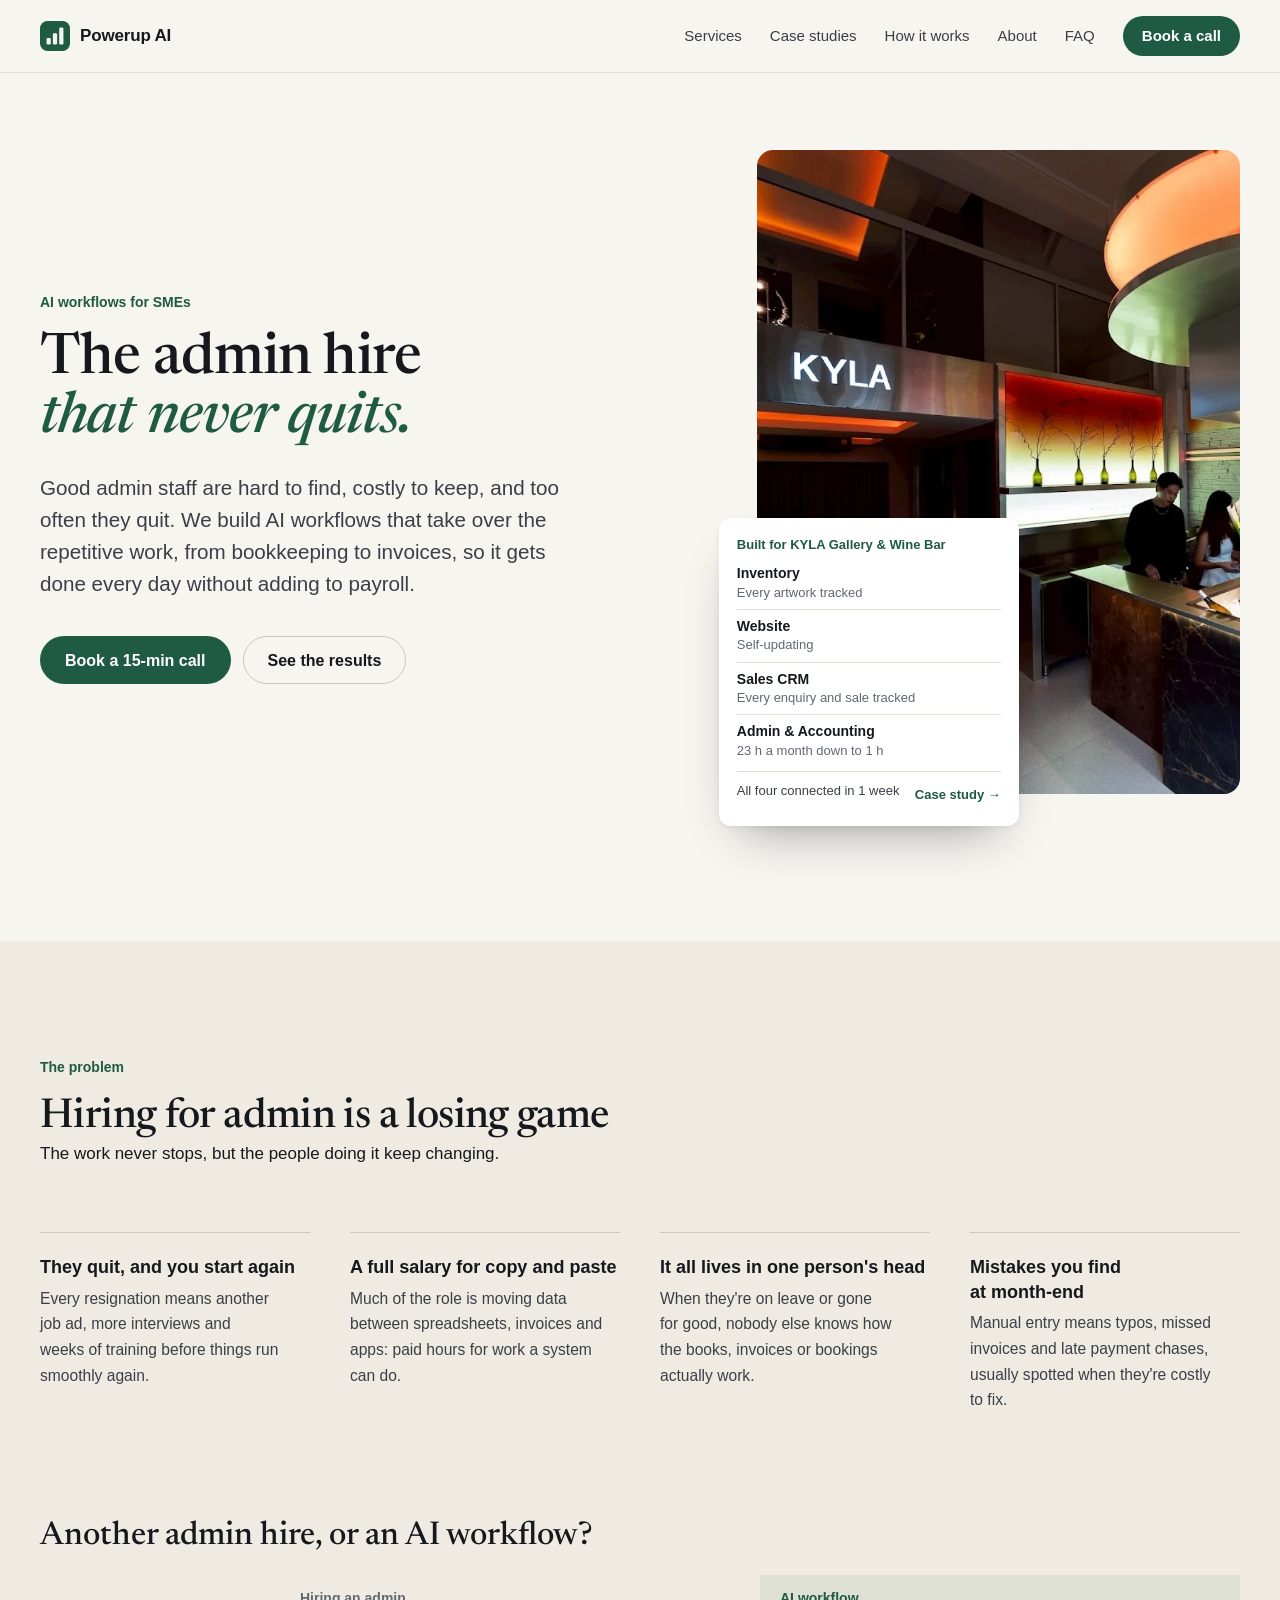
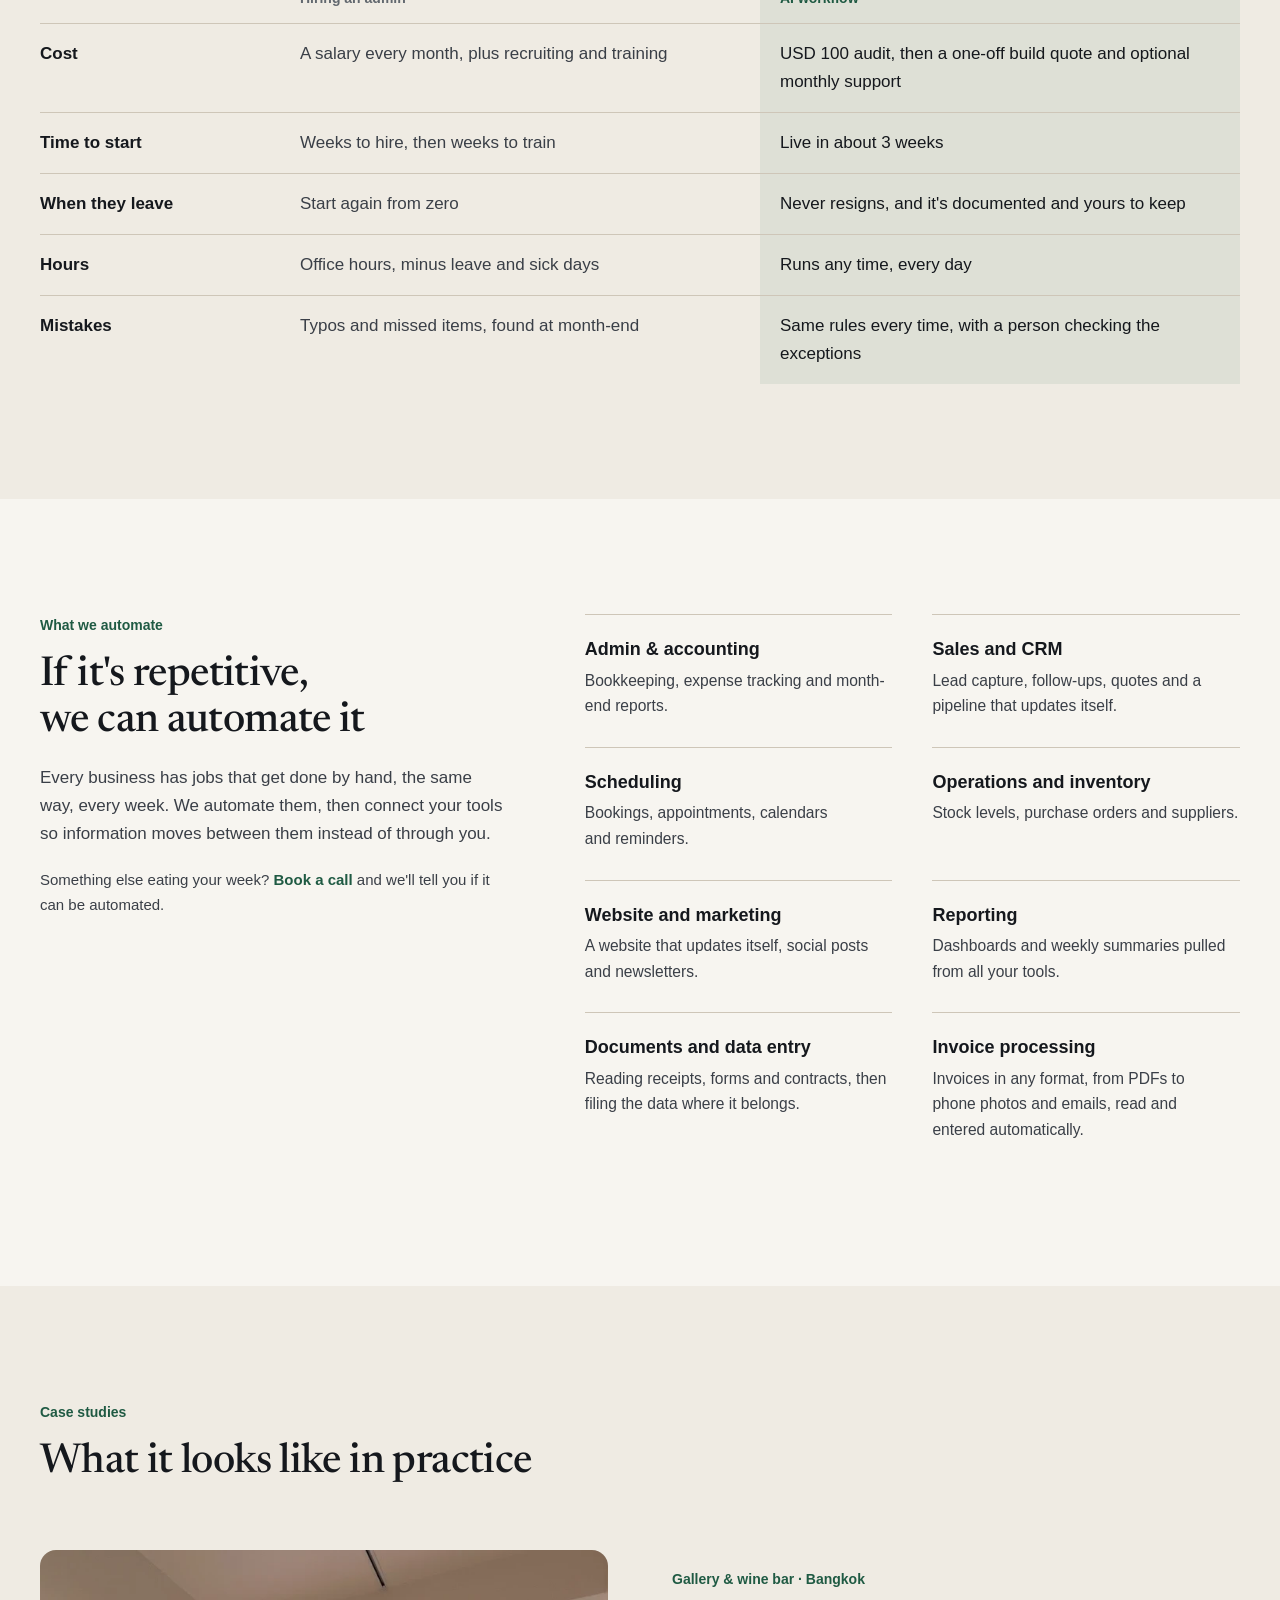
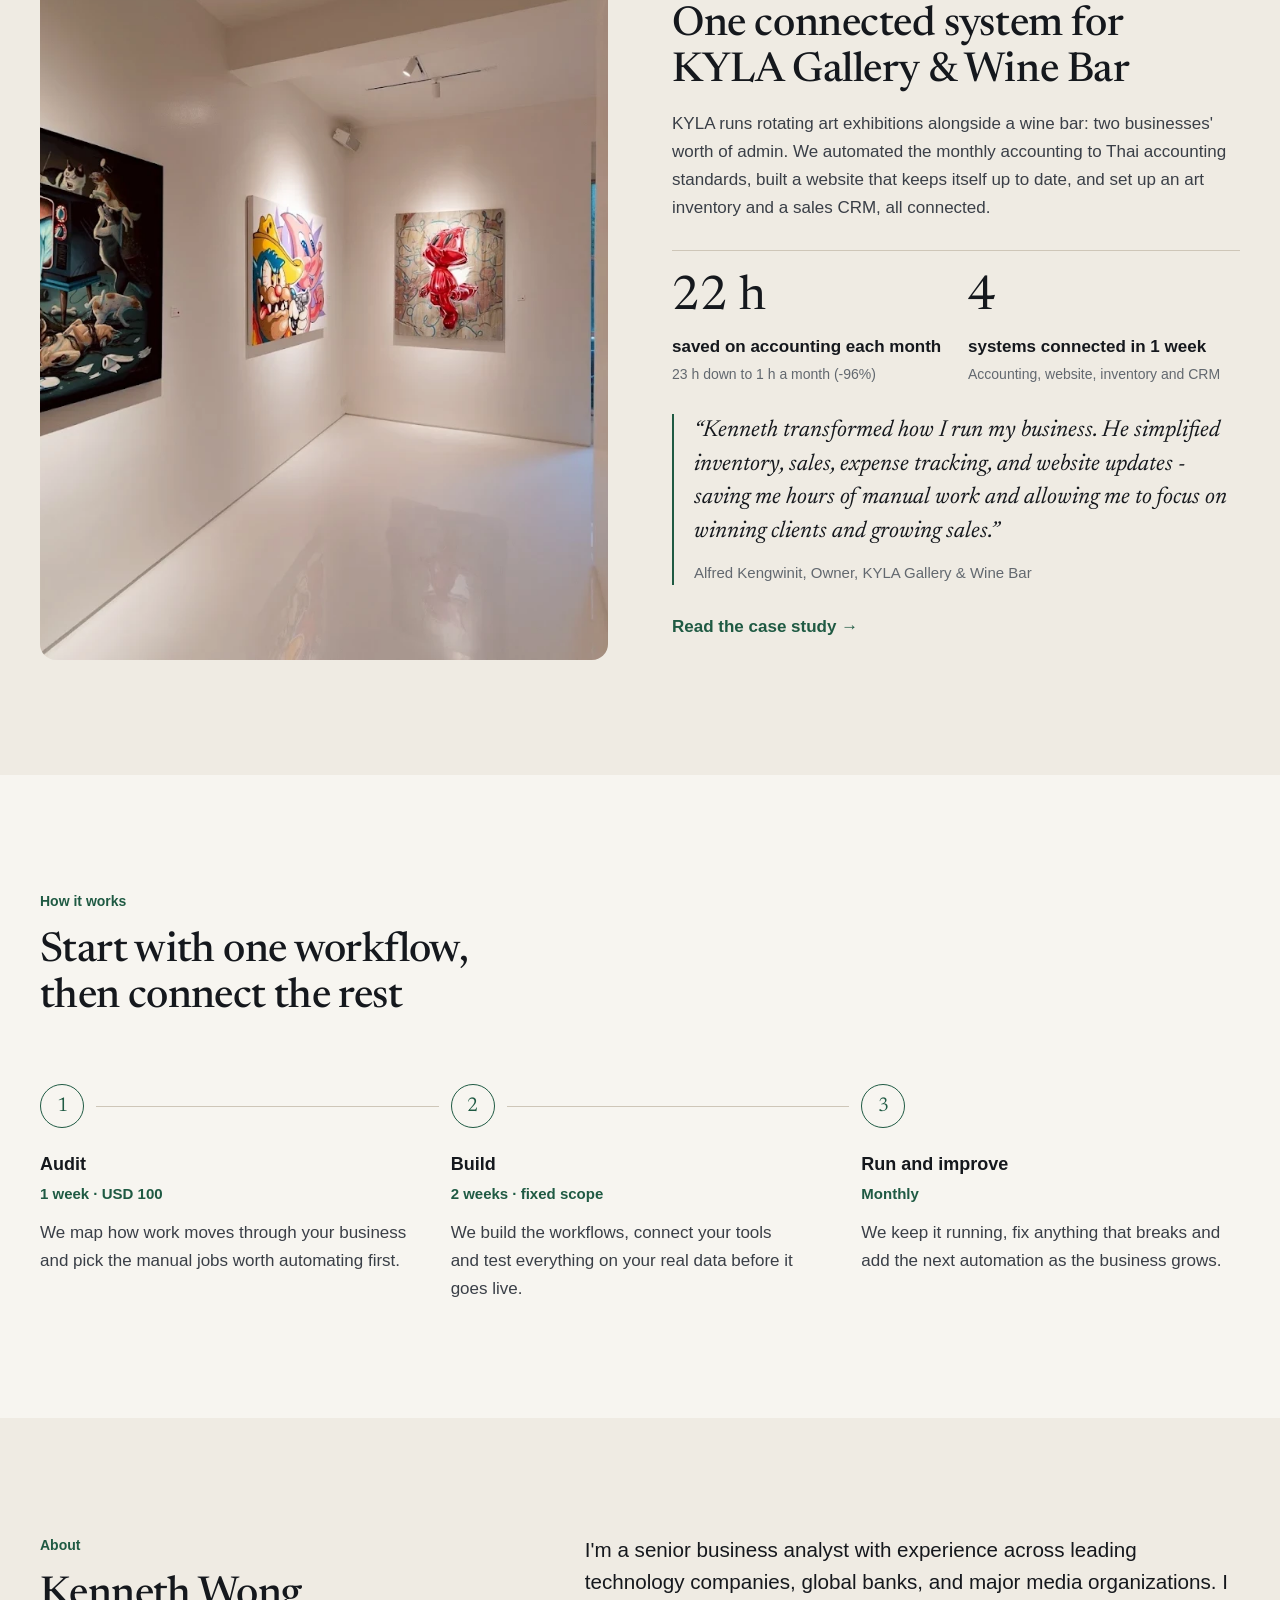
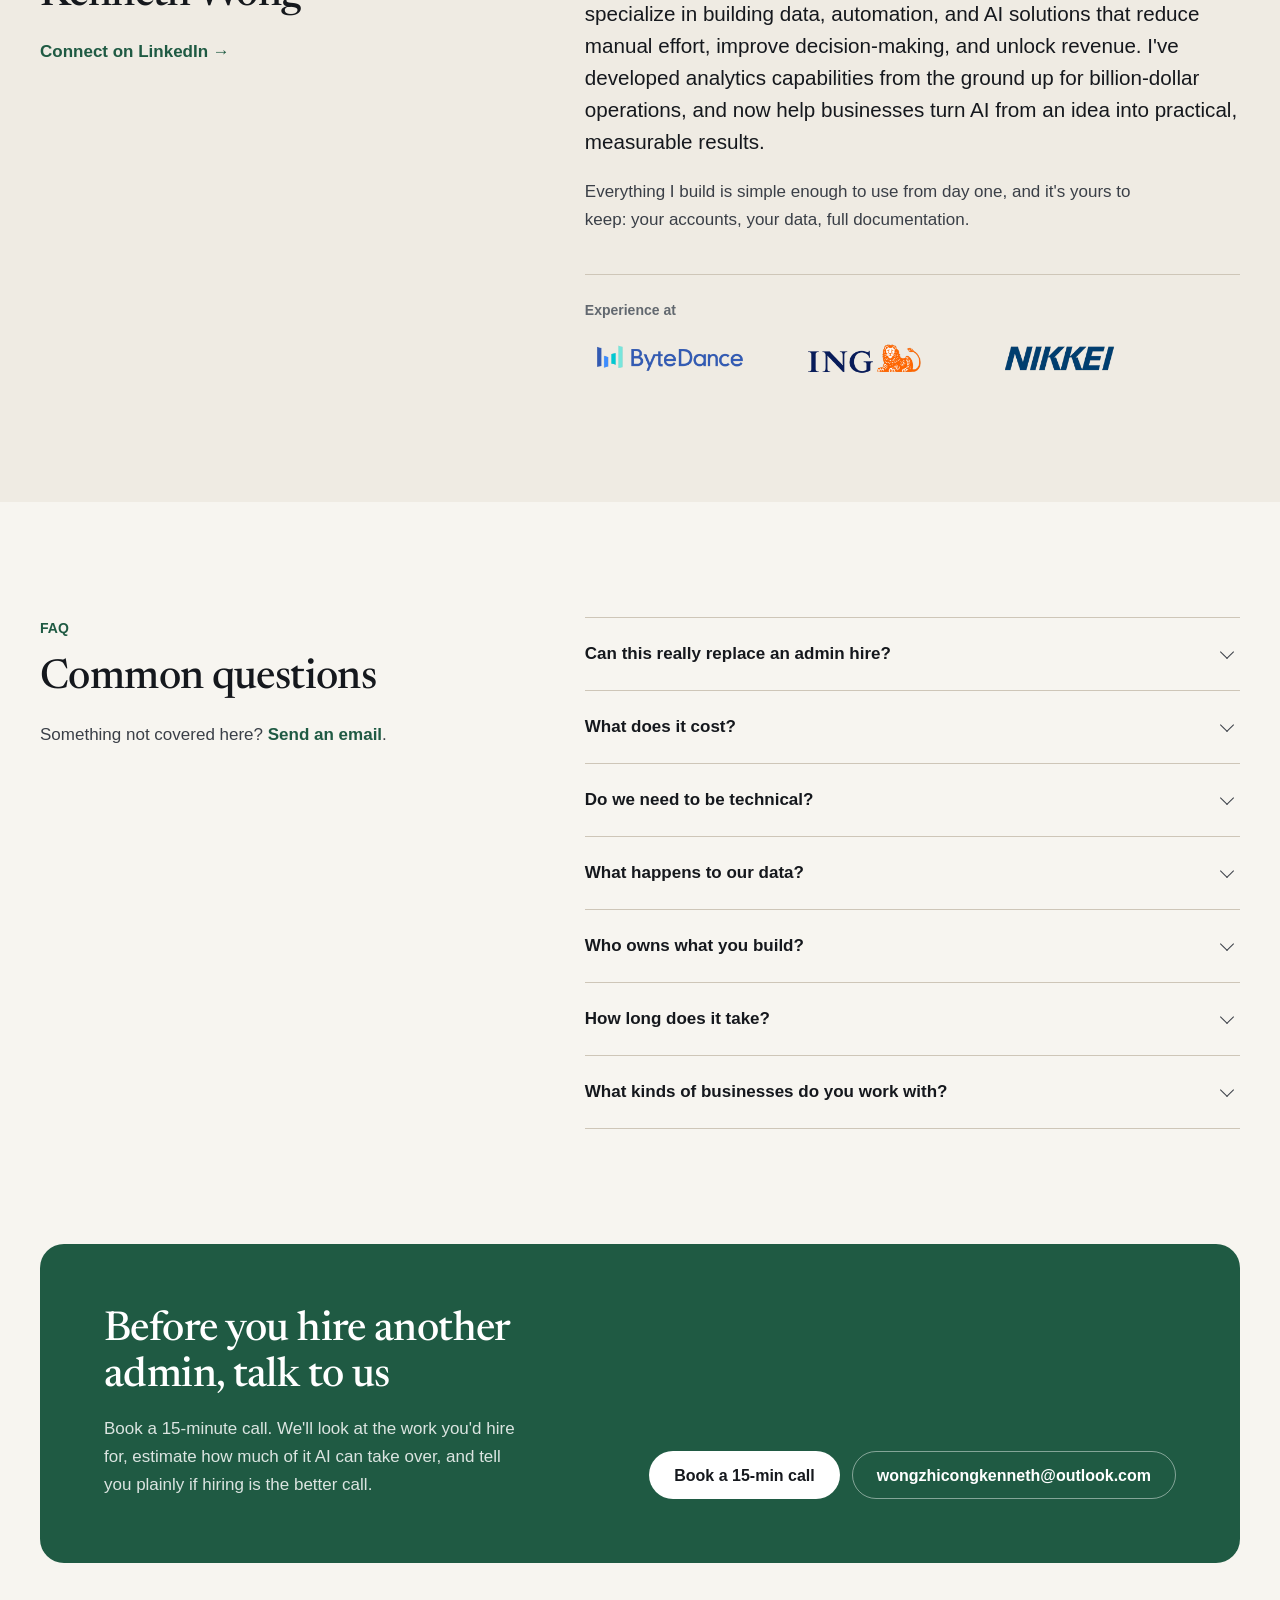
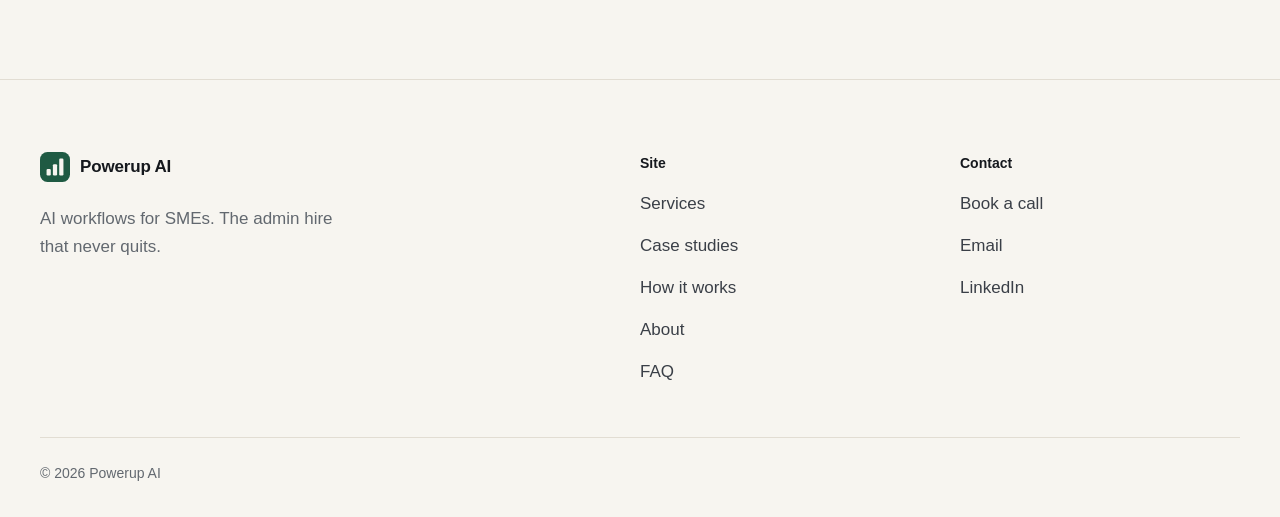
==== commit e40c4a13: "Case study: interconnected workflows diagram and Thai accounting standards - Replace the Claude Code" ====
--- a/index.html
+++ b/index.html
@@ -164,7 +164,7 @@
             <div class="case-body">
               <p class="case-meta">Gallery &amp; wine bar &middot; Bangkok</p>
               <h3 class="case-title"><a href="work/kyla/">One connected system for KYLA Gallery &amp; Wine Bar</a></h3>
-              <p class="case-summary">KYLA runs rotating art exhibitions alongside a wine bar: two businesses' worth of admin. We automated the monthly accounting, built a website that keeps itself up to date, and set up an art inventory and a sales CRM, all connected.</p>
+              <p class="case-summary">KYLA runs rotating art exhibitions alongside a wine bar: two businesses' worth of admin. We automated the monthly accounting to Thai accounting standards, built a website that keeps itself up to date, and set up an art inventory and a sales CRM, all connected.</p>
               <div class="stats">
                 <div>
                   <p class="stat-value">22 h</p>
--- a/assets/css/style.css
+++ b/assets/css/style.css
@@ -275,7 +275,7 @@
 .check-list { display: grid; gap: 8px; margin: 14px 0 0; padding: 0; list-style: none; }
 .check-list li { position: relative; padding-left: 28px; color: var(--ink-2); }
 .check-list li::before { content: ""; position: absolute; left: 3px; top: 0.4em; width: 12px; height: 6px; border-left: 2px solid var(--accent); border-bottom: 2px solid var(--accent); transform: rotate(-45deg); }
-.facts { display: grid; grid-template-columns: repeat(3, minmax(0, 1fr)); gap: 16px 28px; margin: 28px 0 0; }
+.facts { display: grid; grid-template-columns: repeat(4, minmax(0, 1fr)); gap: 16px 28px; margin: 28px 0 0; }
 .facts dt { font-size: 0.8125rem; color: var(--muted); }
 .facts dd { margin: 2px 0 0; font-weight: 600; }
 .facts dd a { display: inline-block; padding-block: 2px; font-weight: 400; color: var(--accent); }
@@ -286,6 +286,7 @@
 @media (max-width: 959px) {
   .stat-tiles { grid-template-columns: repeat(2, minmax(0, 1fr)); }
   .stat-tile:last-child { grid-column: 1 / -1; }
+  .facts { grid-template-columns: repeat(2, minmax(0, 1fr)); }
 }
 @media (max-width: 599px) {
   .stat-tiles, .facts { grid-template-columns: minmax(0, 1fr); }
@@ -306,21 +307,16 @@
 .rails path { fill: none; stroke: var(--line-strong); stroke-width: 1.5; stroke-dasharray: 3 6; }
 .link { fill: none; stroke: var(--accent); stroke-width: 2.5; stroke-linecap: round; }
 .node rect { fill: var(--card); stroke: var(--accent); stroke-width: 1.5; transition: fill 0.4s, stroke 0.4s, stroke-width 0.4s; }
-.node text { font-size: 15px; font-weight: 600; fill: var(--ink); }
-.node .sub { font-size: 11.5px; font-weight: 500; fill: var(--muted); }
-.hub rect { fill: var(--accent); stroke: var(--accent); }
-.hub text { font-size: 17px; fill: #fff; }
-.hub .sub { font-size: 12px; fill: rgba(255, 255, 255, 0.8); }
+.node text { font-size: 17px; font-weight: 600; fill: var(--ink); }
+.node .sub { font-size: 12.5px; fill: var(--accent); }
 .tag rect { fill: var(--accent); }
-.tag text { font-size: 11.5px; font-weight: 600; fill: #fff; }
+.tag text { font-size: 13px; font-weight: 600; fill: #fff; }
 .pulse { fill: var(--accent); opacity: 0; }
 .is-scrolly .node { opacity: 0.3; transition: opacity 0.4s; }
 .is-scrolly .node rect { stroke: var(--line-strong); }
 .is-scrolly .node.on { opacity: 1; }
 .is-scrolly .node.on rect { stroke: var(--accent); }
-.is-scrolly .node.now:not(.hub) rect { fill: #e3eee8; stroke-width: 2.5; }
-.is-scrolly .hub.on rect { stroke: var(--accent); }
-.is-scrolly .hub.now rect { filter: drop-shadow(0 0 12px rgba(31, 90, 67, 0.45)); }
+.is-scrolly .node.now rect { fill: #e3eee8; stroke-width: 2.5; }
 .is-scrolly .link { stroke-dasharray: 1; stroke-dashoffset: 1; transition: stroke-dashoffset 0.9s ease; }
 .is-scrolly .link.on { stroke-dashoffset: 0; }
 .is-scrolly .tag { opacity: 0; transition: opacity 0.4s 0.5s; }
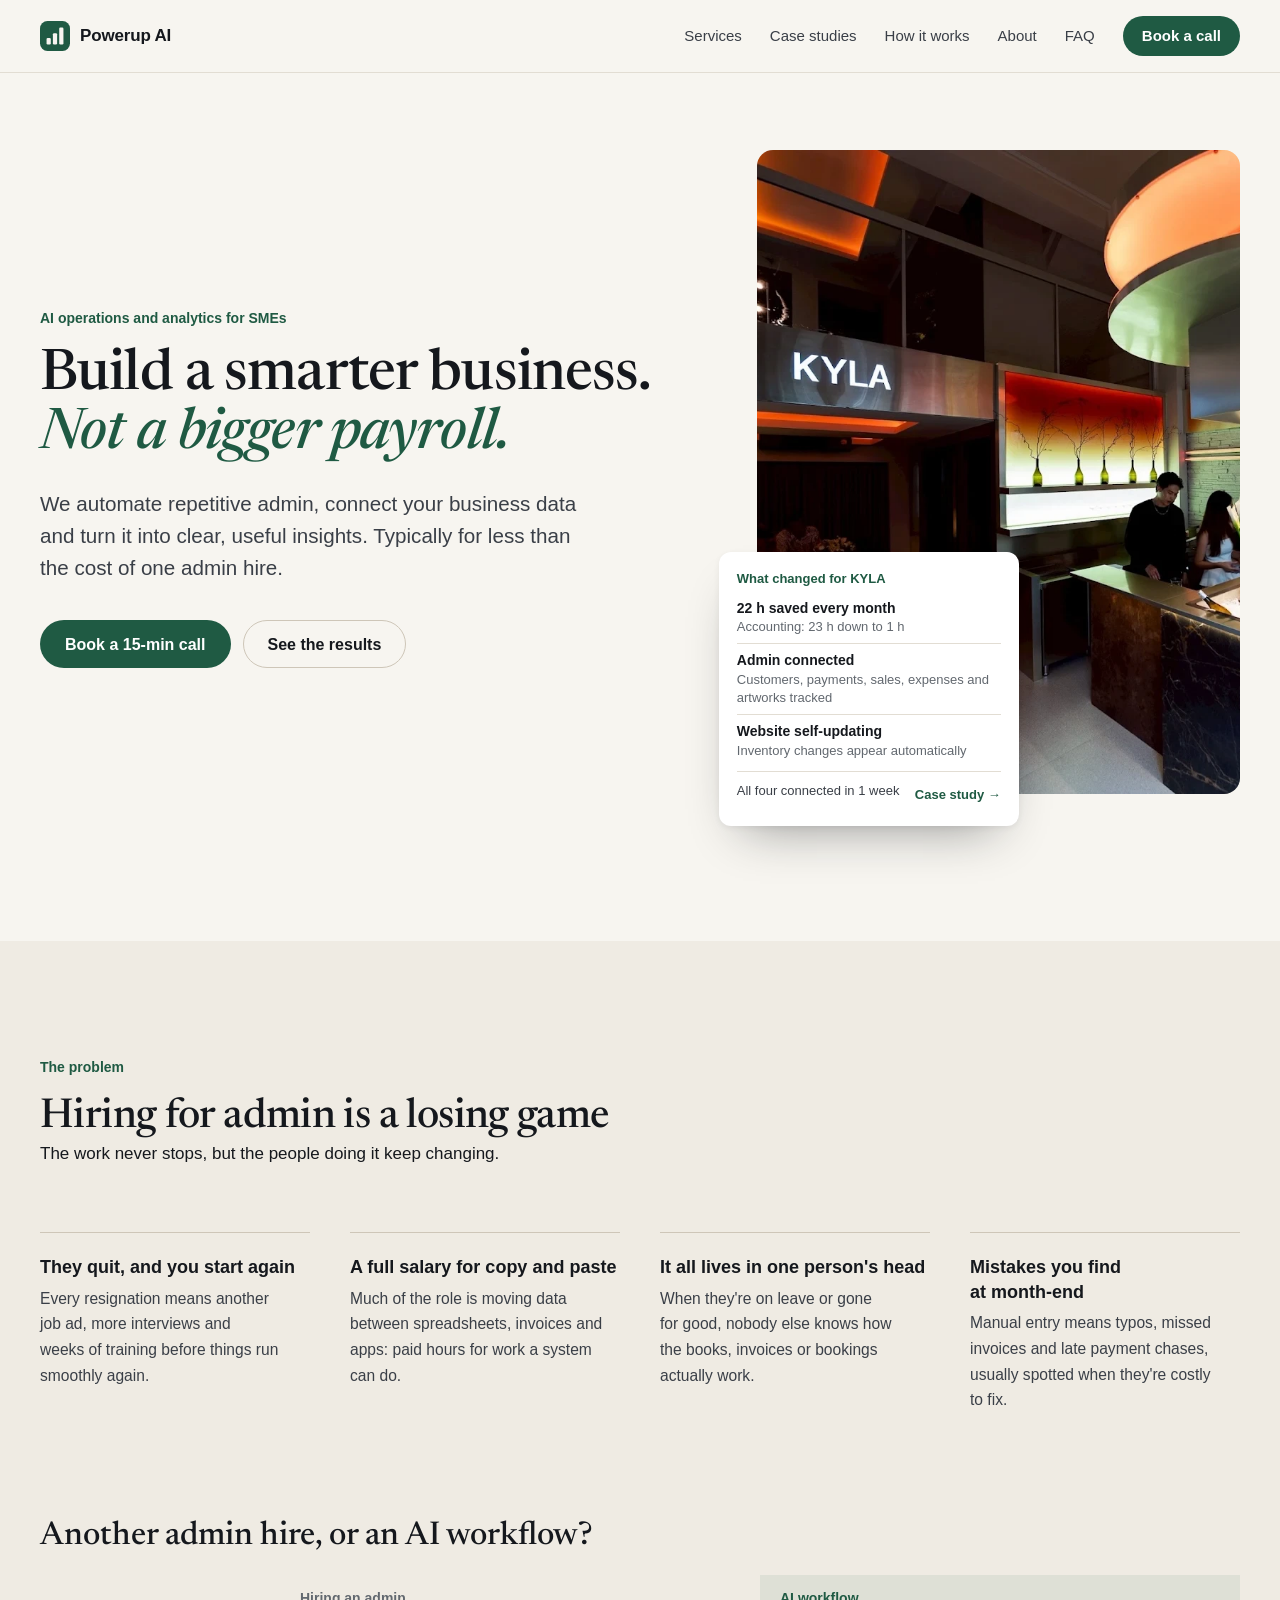
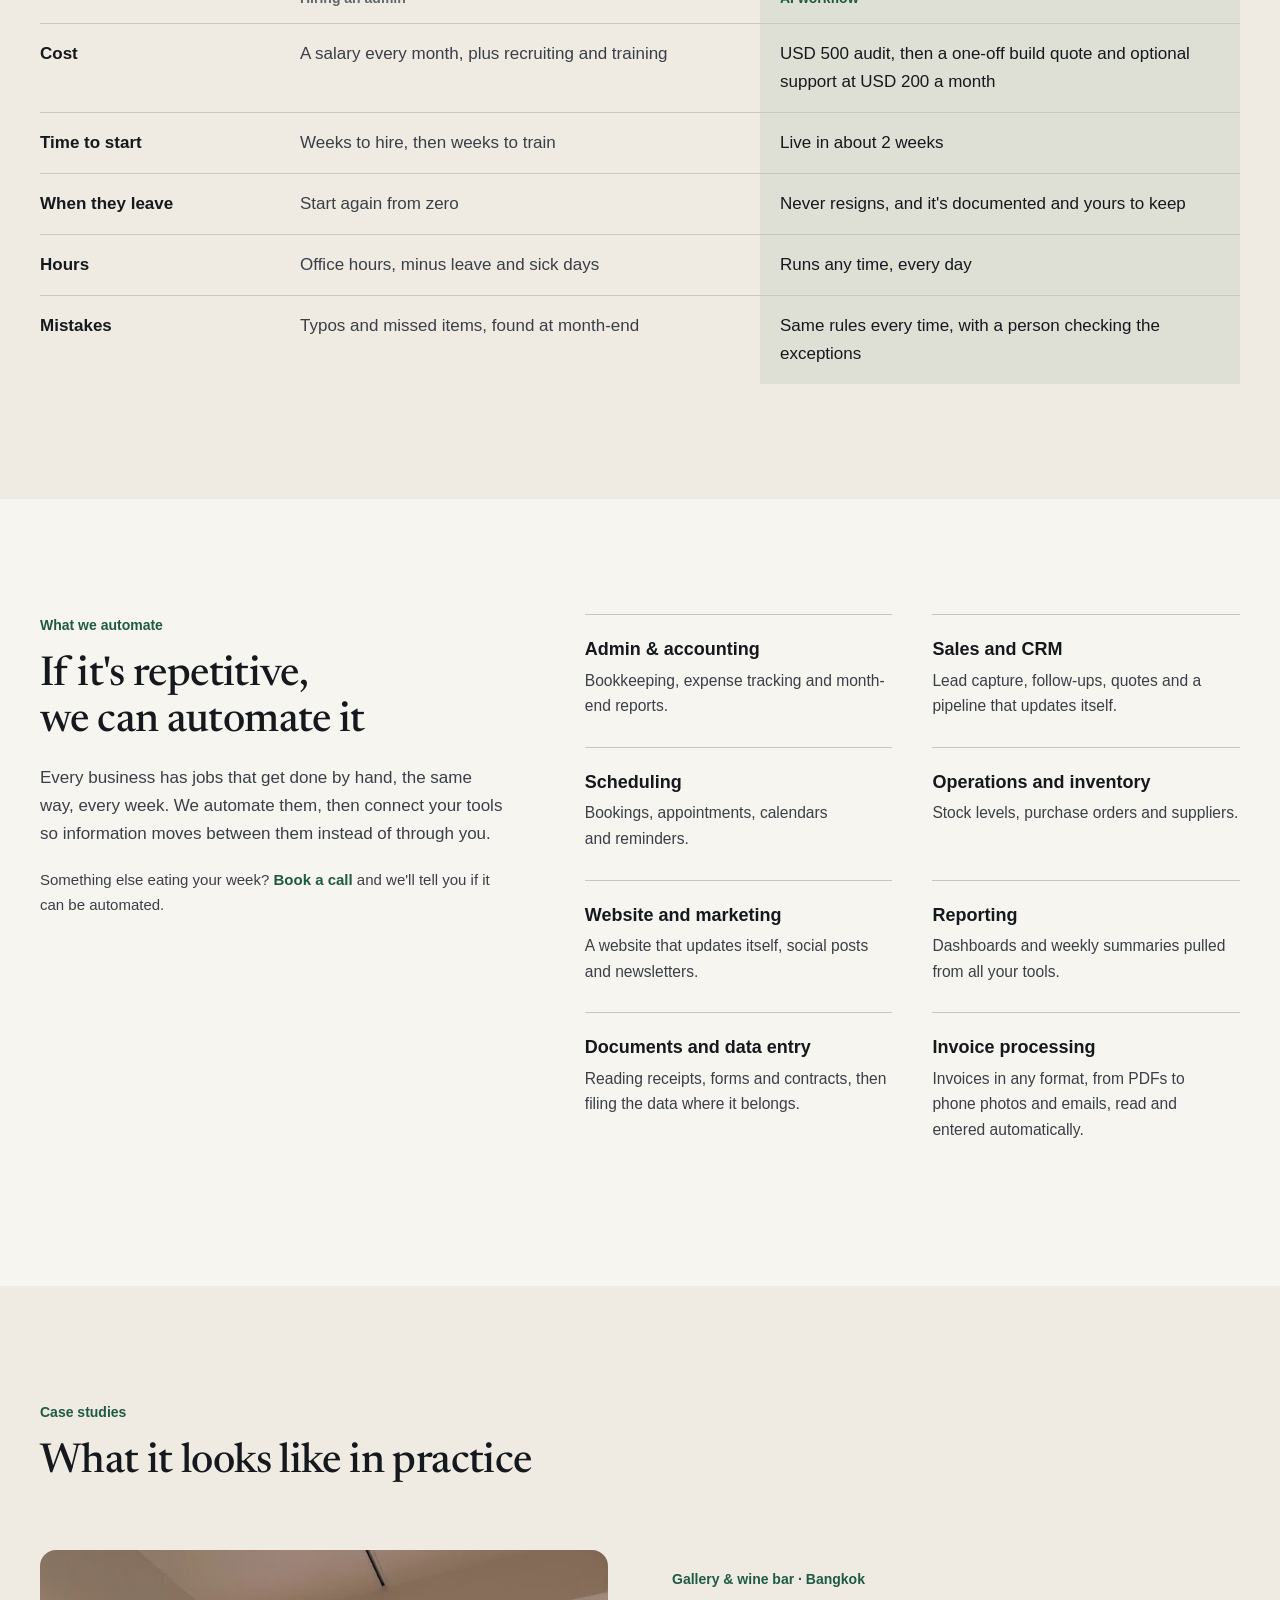
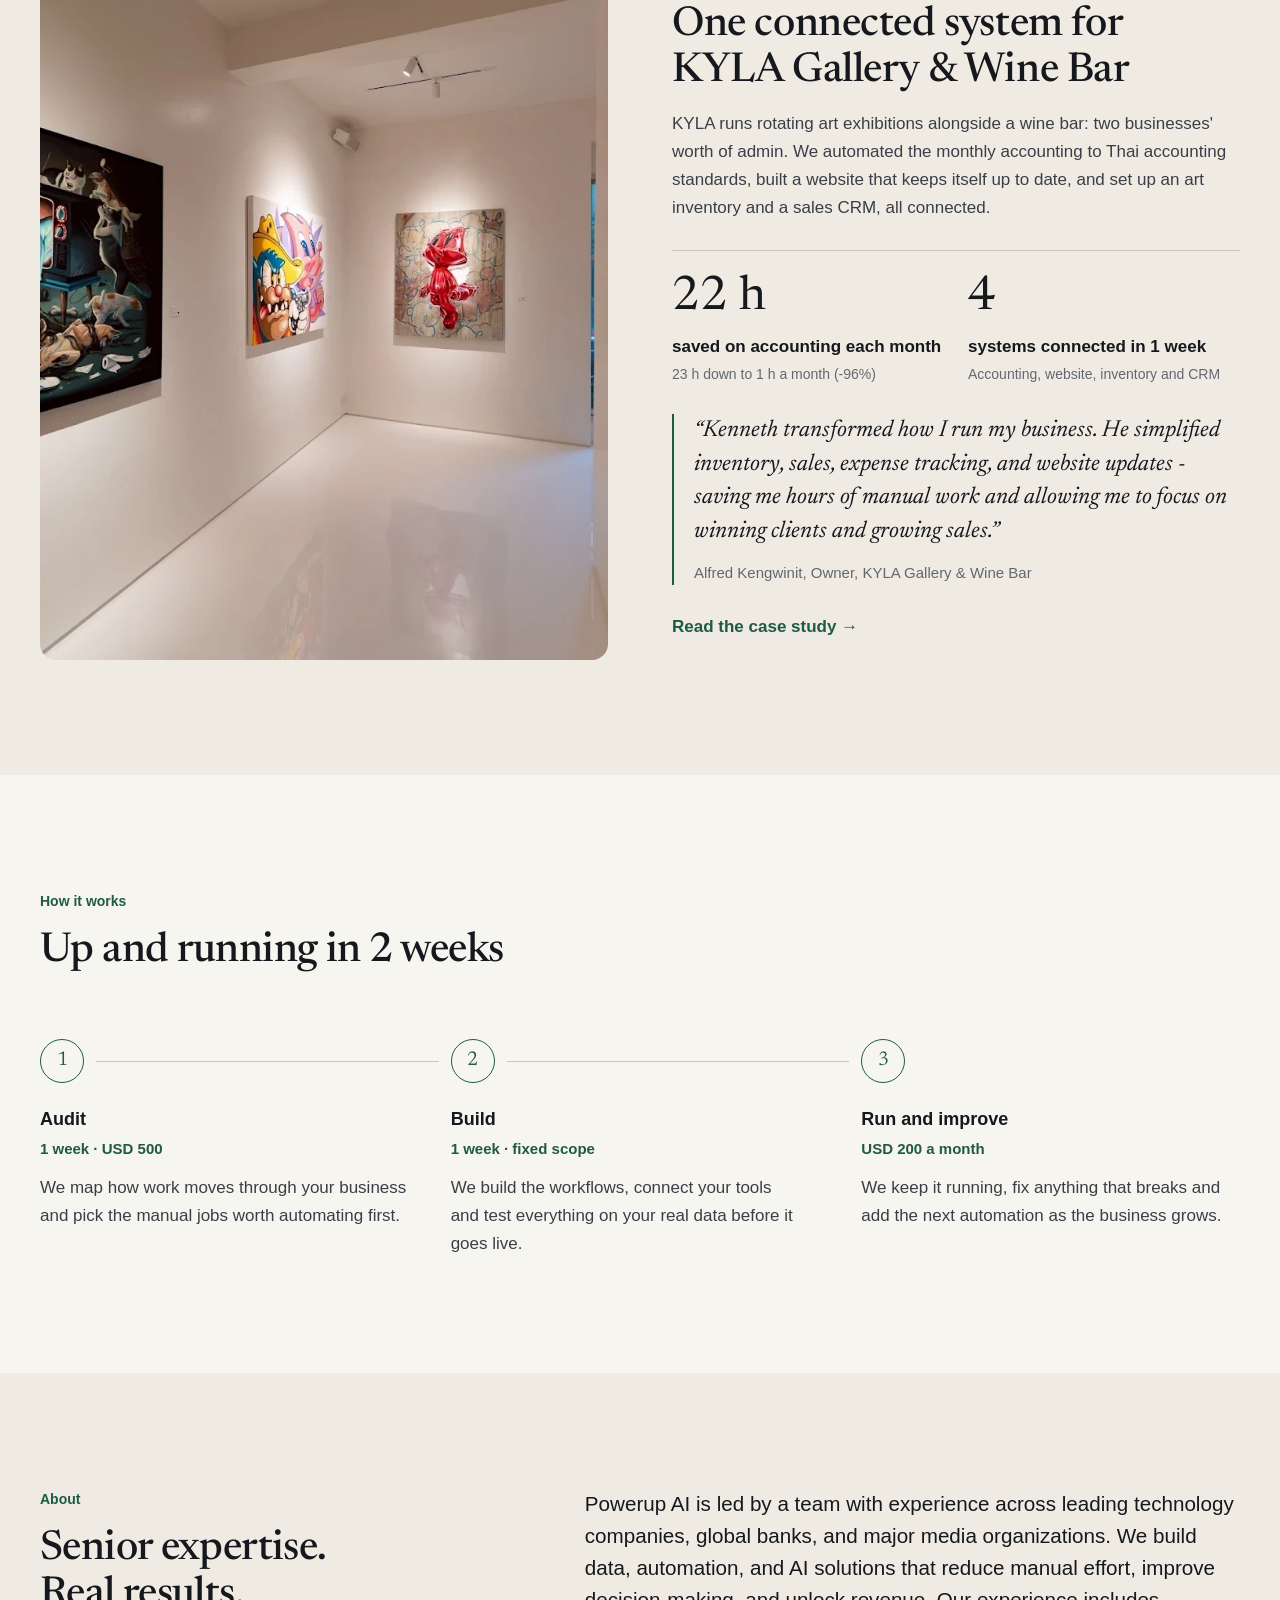
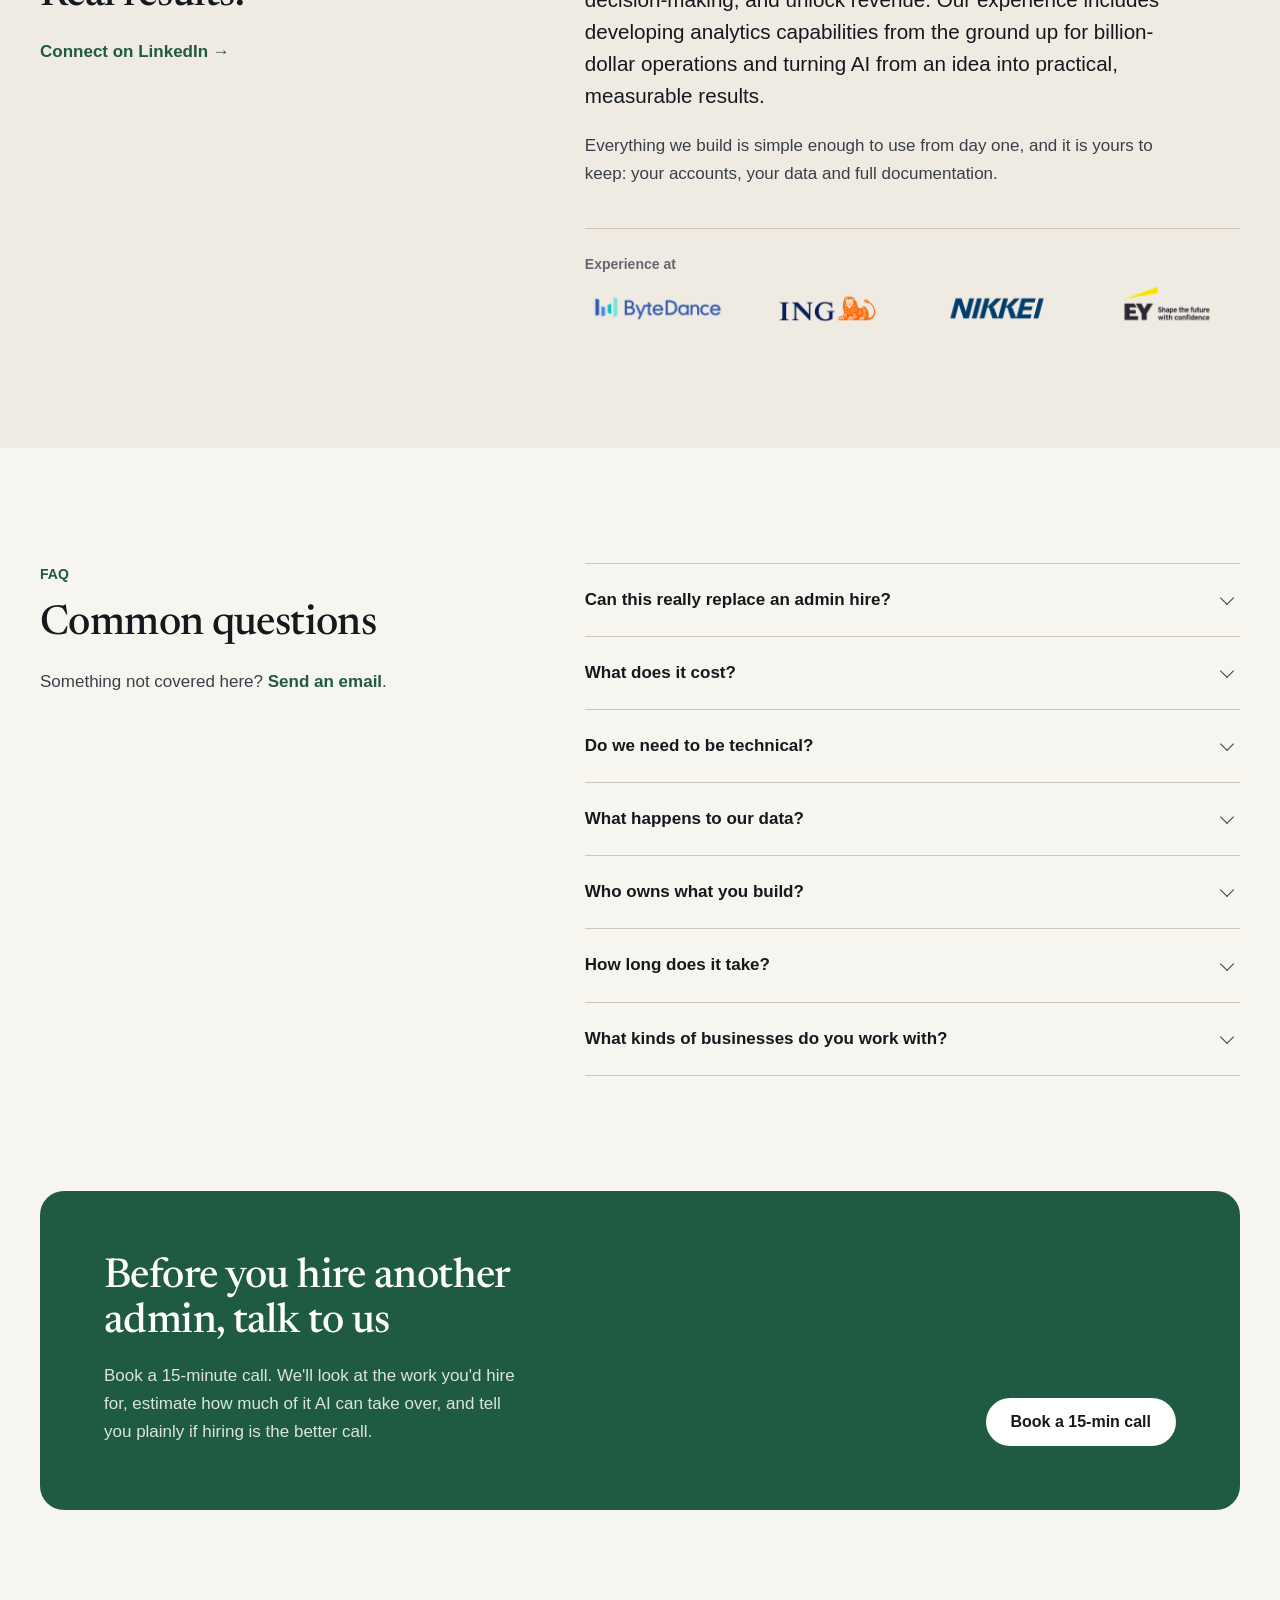
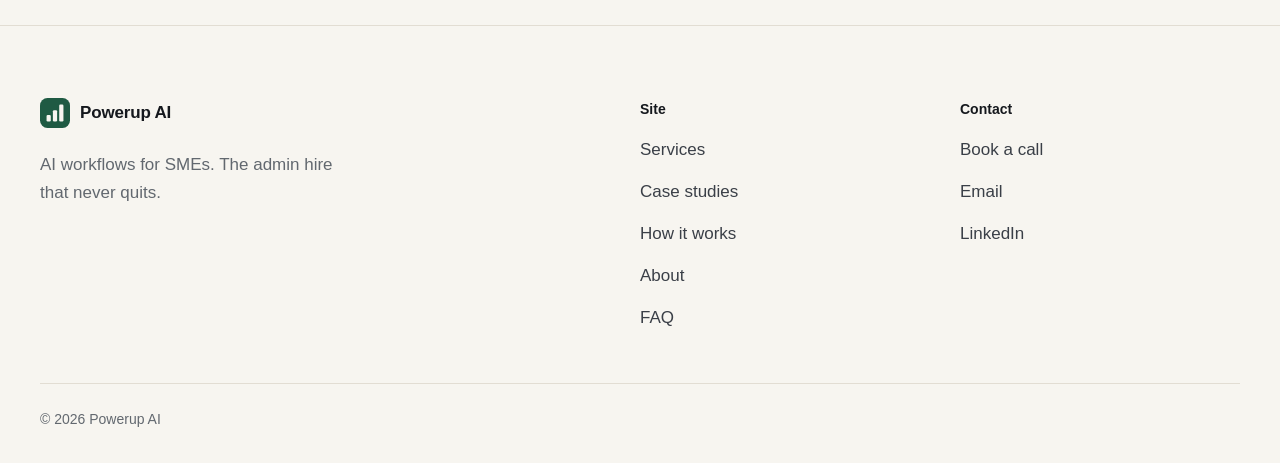
==== commit a4736501: "Update homepage positioning and pricing" ====
--- a/index.html
+++ b/index.html
@@ -5,13 +5,13 @@
   <meta name="viewport" content="width=device-width, initial-scale=1">
   <meta name="color-scheme" content="light">
   <meta name="theme-color" content="#f7f5f0">
-  <title>Powerup AI | AI workflows for SMEs</title>
-  <meta name="description" content="Good admin staff are hard to find and too often quit. Powerup AI builds AI workflows that take over repetitive admin for SMEs, without adding to payroll.">
+  <title>Powerup AI | AI operations and analytics for SMEs</title>
+  <meta name="description" content="Powerup AI automates repetitive admin, connects business data and turns it into clear insights for SMEs, typically for less than the cost of one admin hire.">
   <link rel="canonical" href="https://kennethwzc.github.io/">
   <meta property="og:type" content="website">
   <meta property="og:site_name" content="Powerup AI">
-  <meta property="og:title" content="Powerup AI | AI workflows for SMEs">
-  <meta property="og:description" content="The admin hire that never quits: AI workflows that take over repetitive admin for SMEs.">
+  <meta property="og:title" content="Powerup AI | AI operations and analytics for SMEs">
+  <meta property="og:description" content="Build a smarter business. Not a bigger payroll. Automated admin, connected data and clear insights for SMEs.">
   <meta property="og:url" content="https://kennethwzc.github.io/">
   <meta property="og:image" content="https://kennethwzc.github.io/assets/img/og-image.png">
   <meta property="og:image:width" content="1200">
@@ -72,9 +72,9 @@
     <section class="hero">
       <div class="container hero-grid">
         <div>
-          <p class="label">AI workflows for SMEs</p>
-          <h1>The admin hire<br><span class="accent">that never quits.</span></h1>
-          <p class="lede">Good admin staff are hard to find, costly to keep, and too often they quit. We build AI workflows that take over the repetitive work, from bookkeeping to invoices, so it gets done every day without adding to payroll.</p>
+          <p class="label">AI operations and analytics for SMEs</p>
+          <h1>Build a smarter business.<br><span class="accent">Not a bigger payroll.</span></h1>
+          <p class="lede">We automate repetitive admin, connect your business data and turn it into clear, useful insights. Typically for less than the cost of one admin hire.</p>
           <div class="actions">
             <a class="btn btn-primary" href="mailto:wongzhicongkenneth@outlook.com?subject=15-minute%20call">Book a 15-min call</a>
             <a class="btn btn-secondary" href="#work">See the results</a>
@@ -86,12 +86,11 @@
             <img src="assets/img/kyla-bar.webp" alt="The bar at KYLA Gallery &amp; Wine Bar in Bangkok" width="1360" height="906" fetchpriority="high">
           </figure>
           <aside class="proof-card" aria-labelledby="proof-title">
-            <p class="proof-title" id="proof-title">Built for KYLA Gallery &amp; Wine Bar</p>
+            <p class="proof-title" id="proof-title">What changed for KYLA</p>
             <ul class="proof-list">
-              <li><strong>Inventory</strong><span>Every artwork tracked</span></li>
-              <li><strong>Website</strong><span>Self-updating</span></li>
-              <li><strong>Sales CRM</strong><span>Every enquiry and sale tracked</span></li>
-              <li><strong>Admin &amp; Accounting</strong><span>23 h a month down to 1 h</span></li>
+              <li><strong>22 h saved every month</strong><span>Accounting: 23 h down to 1 h</span></li>
+              <li><strong>Admin connected</strong><span>Customers, payments, sales, expenses and artworks tracked</span></li>
+              <li><strong>Website self-updating</strong><span>Inventory changes appear automatically</span></li>
             </ul>
             <p class="proof-foot"><span>All four connected in 1 week</span><a class="link" href="work/kyla/">Case study &rarr;</a></p>
           </aside>
@@ -119,8 +118,8 @@
             <tr><td></td><th scope="col">Hiring an admin</th><th scope="col" class="us">AI workflow</th></tr>
           </thead>
           <tbody>
-            <tr><th scope="row">Cost</th><td data-label="Hiring an admin">A salary every month, plus recruiting and training</td><td class="us" data-label="AI workflow">USD 100 audit, then a one-off build quote and optional monthly support</td></tr>
-            <tr><th scope="row">Time to start</th><td data-label="Hiring an admin">Weeks to hire, then weeks to train</td><td class="us" data-label="AI workflow">Live in about 3 weeks</td></tr>
+            <tr><th scope="row">Cost</th><td data-label="Hiring an admin">A salary every month, plus recruiting and training</td><td class="us" data-label="AI workflow">USD 500 audit, then a one-off build quote and optional support at USD 200 a month</td></tr>
+            <tr><th scope="row">Time to start</th><td data-label="Hiring an admin">Weeks to hire, then weeks to train</td><td class="us" data-label="AI workflow">Live in about 2 weeks</td></tr>
             <tr><th scope="row">When they leave</th><td data-label="Hiring an admin">Start again from zero</td><td class="us" data-label="AI workflow">Never resigns, and it's documented and yours to keep</td></tr>
             <tr><th scope="row">Hours</th><td data-label="Hiring an admin">Office hours, minus leave and sick days</td><td class="us" data-label="AI workflow">Runs any time, every day</td></tr>
             <tr><th scope="row">Mistakes</th><td data-label="Hiring an admin">Typos and missed items, found at month-end</td><td class="us" data-label="AI workflow">Same rules every time, with a person checking the exceptions</td></tr>
@@ -192,22 +191,22 @@
       <div class="container">
         <div class="section-head">
           <p class="label">How it works</p>
-          <h2>Start with one workflow, then connect the rest</h2>
+          <h2>Up and running in 2 weeks</h2>
         </div>
         <ol class="steps">
           <li>
             <h3>Audit</h3>
-            <p class="step-meta">1 week &middot; USD 100</p>
+            <p class="step-meta">1 week &middot; USD 500</p>
             <p>We map how work moves through your business and pick the manual jobs worth automating first.</p>
           </li>
           <li>
             <h3>Build</h3>
-            <p class="step-meta">2 weeks &middot; fixed scope</p>
+            <p class="step-meta">1 week &middot; fixed scope</p>
             <p>We build the workflows, connect your tools and test everything on your real data before it goes live.</p>
           </li>
           <li>
             <h3>Run and improve</h3>
-            <p class="step-meta">Monthly</p>
+            <p class="step-meta">USD 200 a month</p>
             <p>We keep it running, fix anything that breaks and add the next automation as the business grows.</p>
           </li>
         </ol>
@@ -218,18 +217,19 @@
       <div class="container split">
         <div class="split-head">
           <p class="label">About</p>
-          <h2>Kenneth Wong</h2>
+          <h2>Senior expertise. Real results.</h2>
           <p><a class="link" href="https://www.linkedin.com/in/kenneth20306/" target="_blank" rel="noopener">Connect on LinkedIn &rarr;</a></p>
         </div>
         <div class="about-body">
-          <p class="lede">I'm a senior business analyst with experience across leading technology companies, global banks, and major media organizations. I specialize in building data, automation, and AI solutions that reduce manual effort, improve decision-making, and unlock revenue. I've developed analytics capabilities from the ground up for billion-dollar operations, and now help businesses turn AI from an idea into practical, measurable results.</p>
-          <p>Everything I build is simple enough to use from day one, and it's yours to keep: your accounts, your data, full documentation.</p>
+          <p class="lede">Powerup AI is led by a team with experience across leading technology companies, global banks, and major media organizations. We build data, automation, and AI solutions that reduce manual effort, improve decision-making, and unlock revenue. Our experience includes developing analytics capabilities from the ground up for billion-dollar operations and turning AI from an idea into practical, measurable results.</p>
+          <p>Everything we build is simple enough to use from day one, and it is yours to keep: your accounts, your data and full documentation.</p>
           <div class="experience">
             <p class="experience-title">Experience at</p>
             <ul class="logo-row">
               <li><img src="assets/img/logos/bytedance.png" alt="ByteDance" width="600" height="200" loading="lazy"></li>
               <li><img src="assets/img/logos/ing.png" alt="ING" width="600" height="200" loading="lazy"></li>
               <li><img src="assets/img/logos/nikkei.png" alt="Nikkei" width="600" height="200" loading="lazy"></li>
+              <li><img src="assets/img/logos/ey.png" alt="EY" width="600" height="200" loading="lazy"></li>
             </ul>
           </div>
         </div>
@@ -250,7 +250,7 @@
           </details>
           <details>
             <summary>What does it cost?</summary>
-            <p>The audit is a fixed fee of USD 100. Builds and ongoing support are quoted after the audit, once we know the scope. Every quote says how much time the build should save you.</p>
+            <p>The audit is a fixed fee of USD 500. Builds are quoted after the audit, once we know the scope. Optional ongoing support is USD 200 a month. Every quote says how much time the build should save you.</p>
           </details>
           <details>
             <summary>Do we need to be technical?</summary>
@@ -266,7 +266,7 @@
           </details>
           <details>
             <summary>How long does it take?</summary>
-            <p>The audit takes 1 week and a build takes 2, so your first workflow can be live within 3 weeks.</p>
+            <p>The audit takes 1 week and the build takes another week, so your first workflow can be live within 2 weeks.</p>
           </details>
           <details>
             <summary>What kinds of businesses do you work with?</summary>
@@ -285,7 +285,6 @@
           </div>
           <div class="actions">
             <a class="btn btn-light" href="mailto:wongzhicongkenneth@outlook.com?subject=15-minute%20call">Book a 15-min call</a>
-            <a class="btn btn-outline-light" href="mailto:wongzhicongkenneth@outlook.com">wongzhicongkenneth@outlook.com</a>
           </div>
         </div>
       </div>
--- a/assets/css/style.css
+++ b/assets/css/style.css
@@ -221,9 +221,10 @@
 .about-body > .lede { color: var(--ink); }
 .experience { margin-top: 40px; padding-top: 24px; border-top: 1px solid var(--line-strong); }
 .experience-title { font-size: 0.875rem; font-weight: 600; color: var(--muted); }
-.logo-row { display: grid; grid-template-columns: repeat(3, minmax(0, 1fr)); gap: 24px; max-width: 560px; margin: 8px 0 0; padding: 0; list-style: none; }
-.logo-row img { width: 100%; height: auto; }
-@media (max-width: 479px) { .logo-row { gap: 8px; } }
+.logo-row { display: grid; grid-template-columns: repeat(4, minmax(0, 1fr)); gap: 24px; align-items: center; max-width: 680px; margin: 8px 0 0; padding: 0; list-style: none; }
+.logo-row li { display: grid; place-items: center; }
+.logo-row img { display: block; width: 100%; height: auto; }
+@media (max-width: 599px) { .logo-row { grid-template-columns: repeat(2, minmax(0, 1fr)); gap: 8px 16px; } }
 
 /* FAQ */
 .faq { border-top: 1px solid var(--line-strong); }
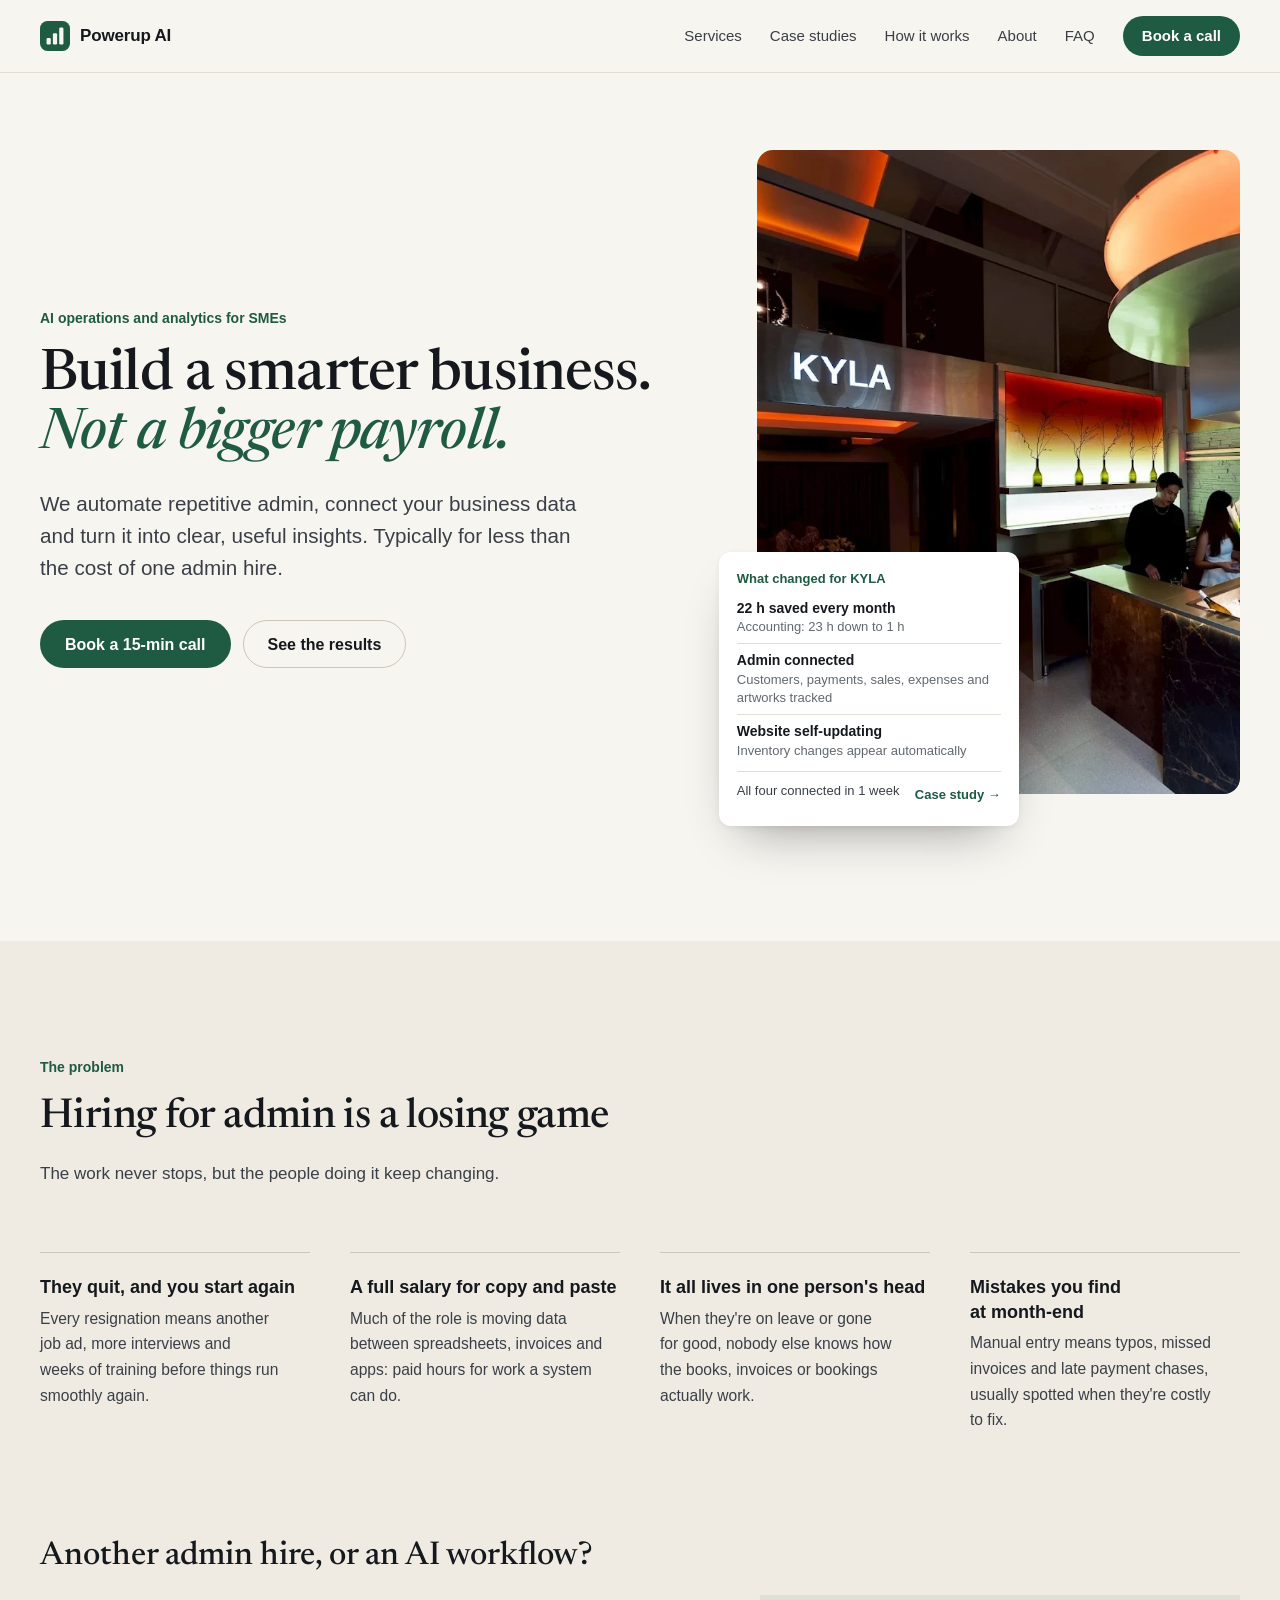
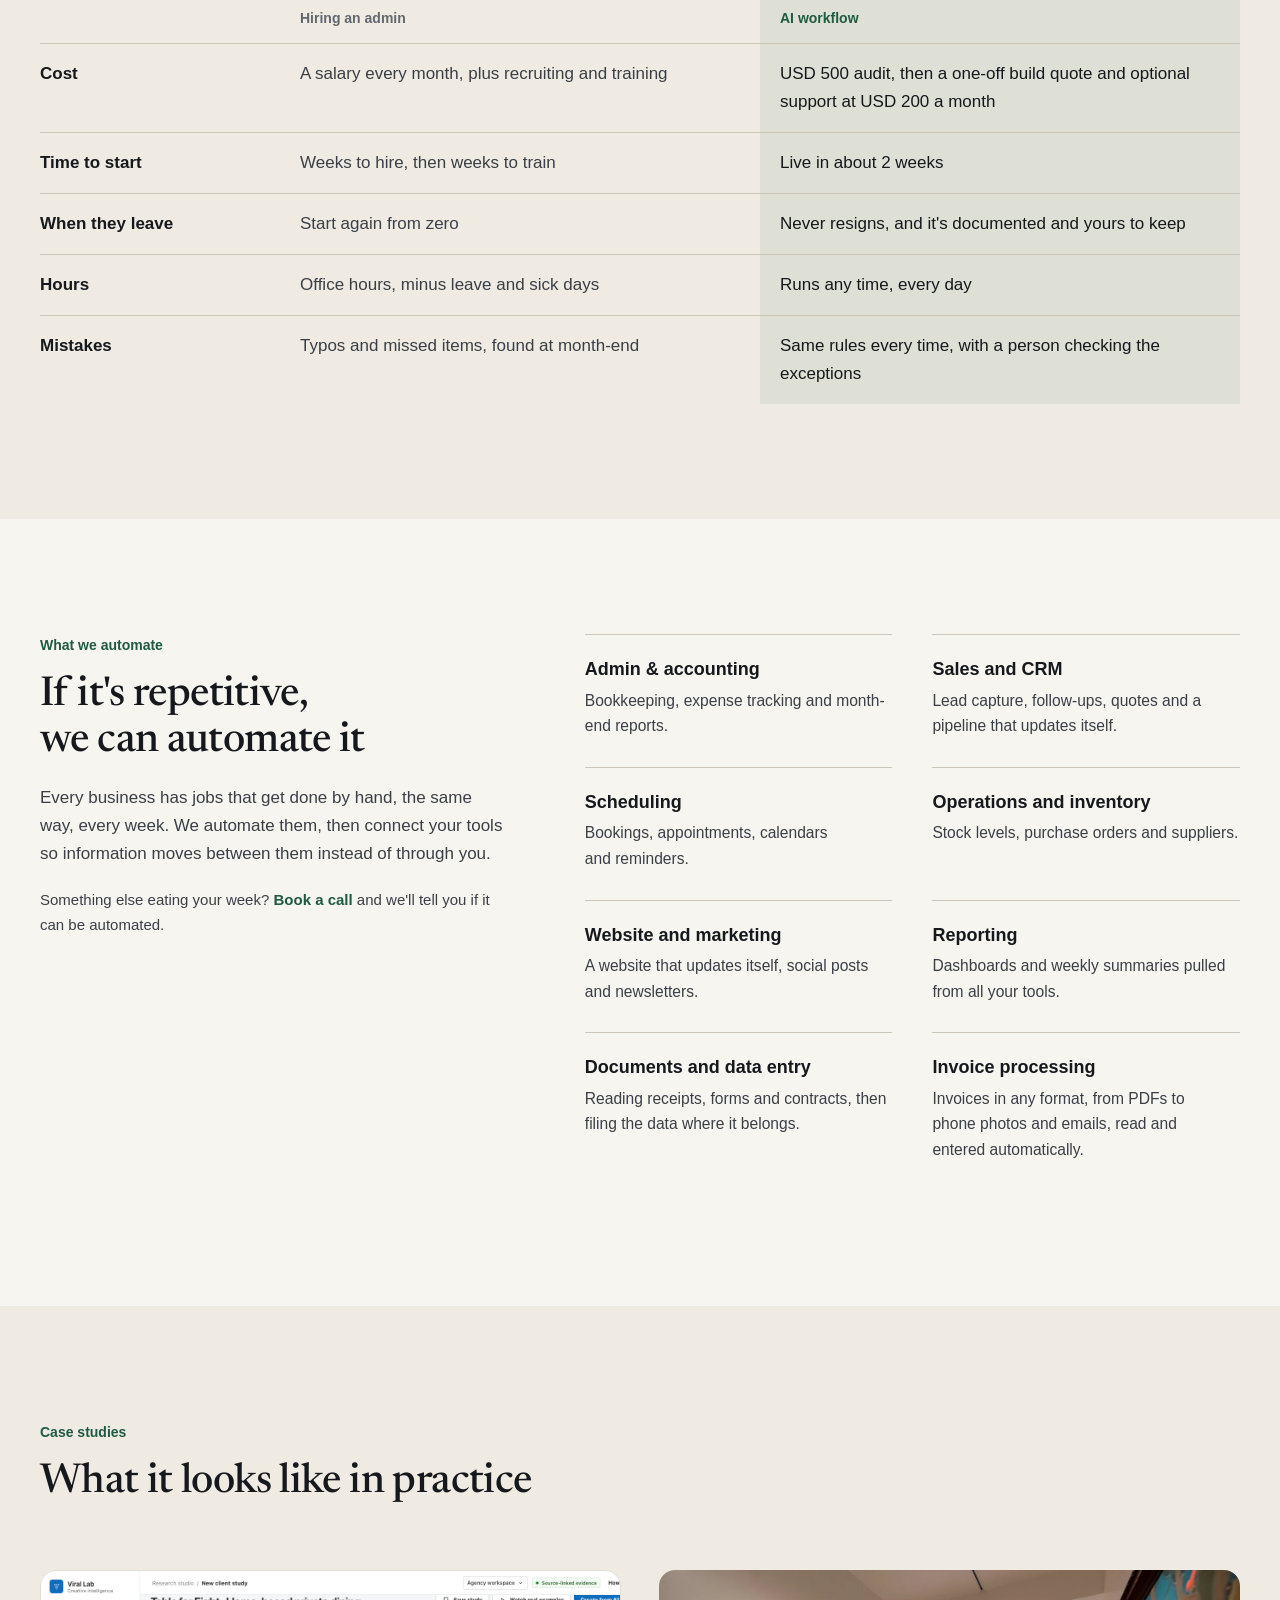
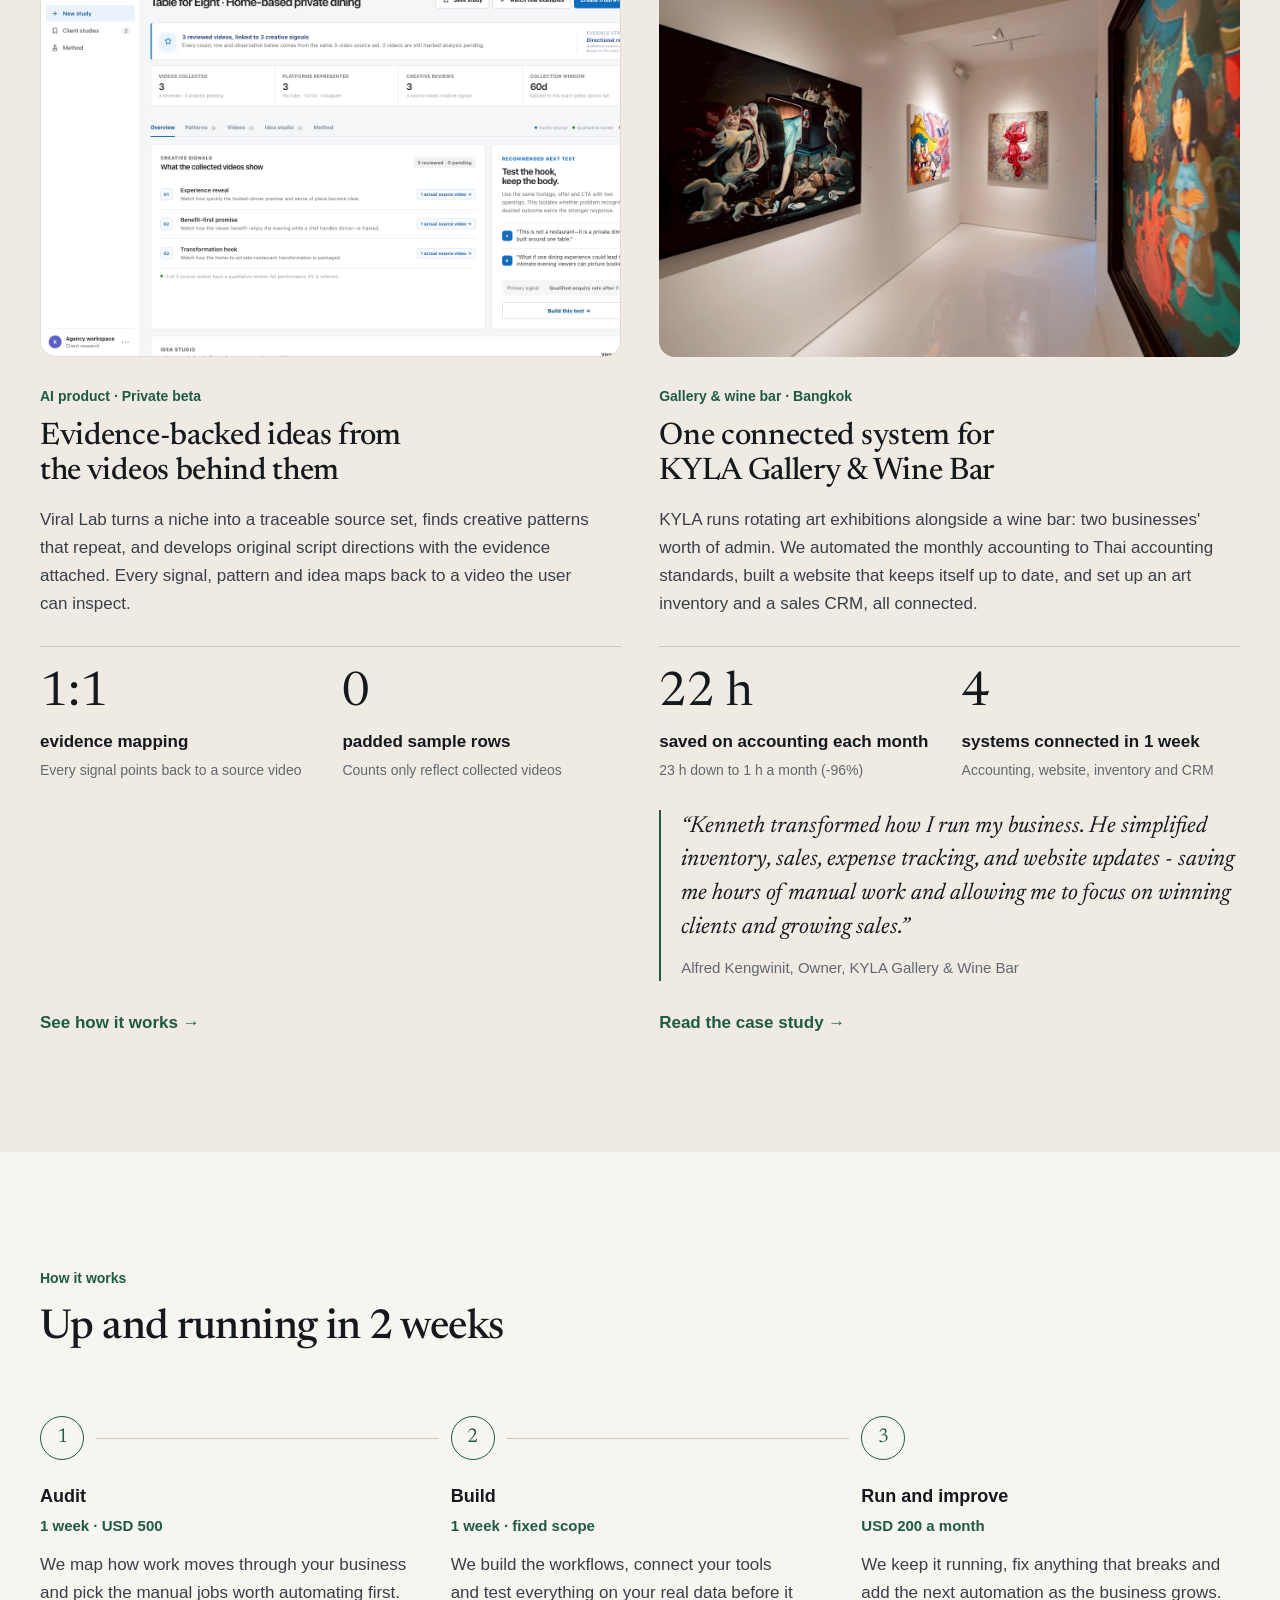
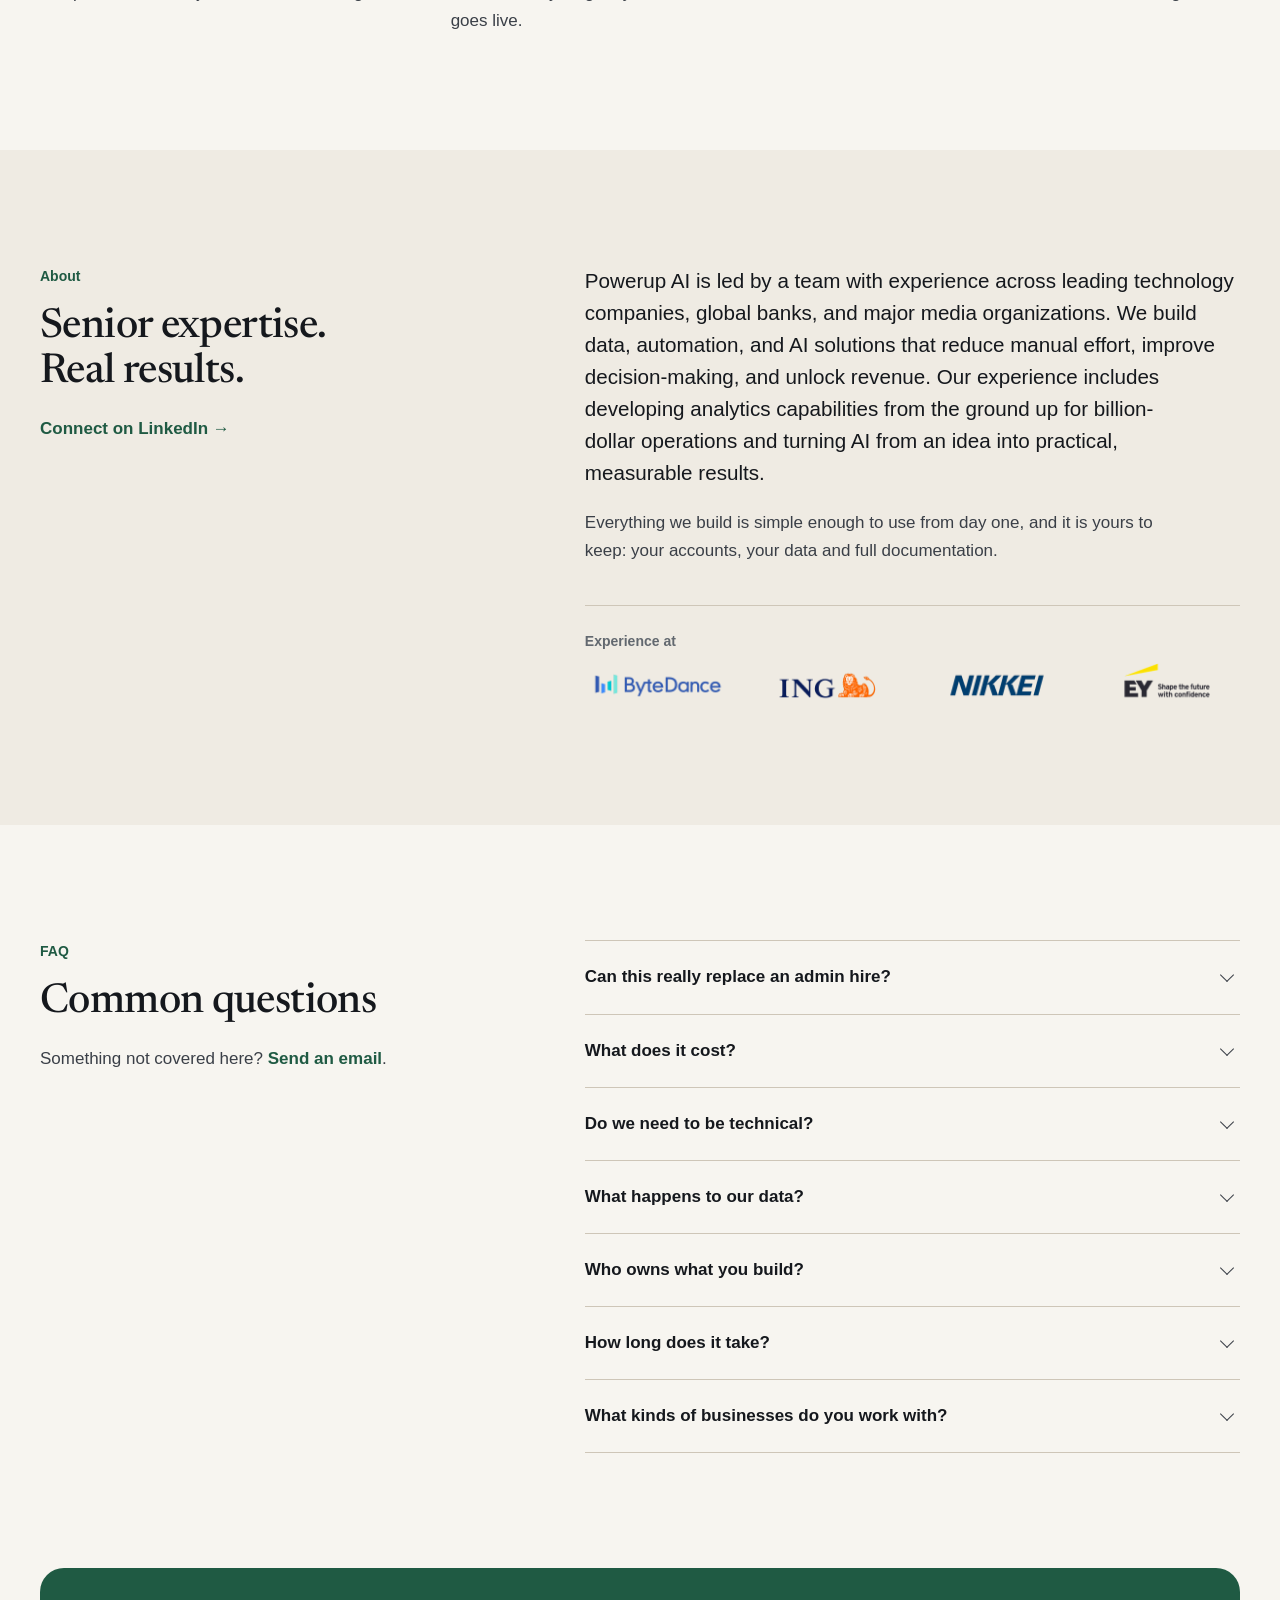
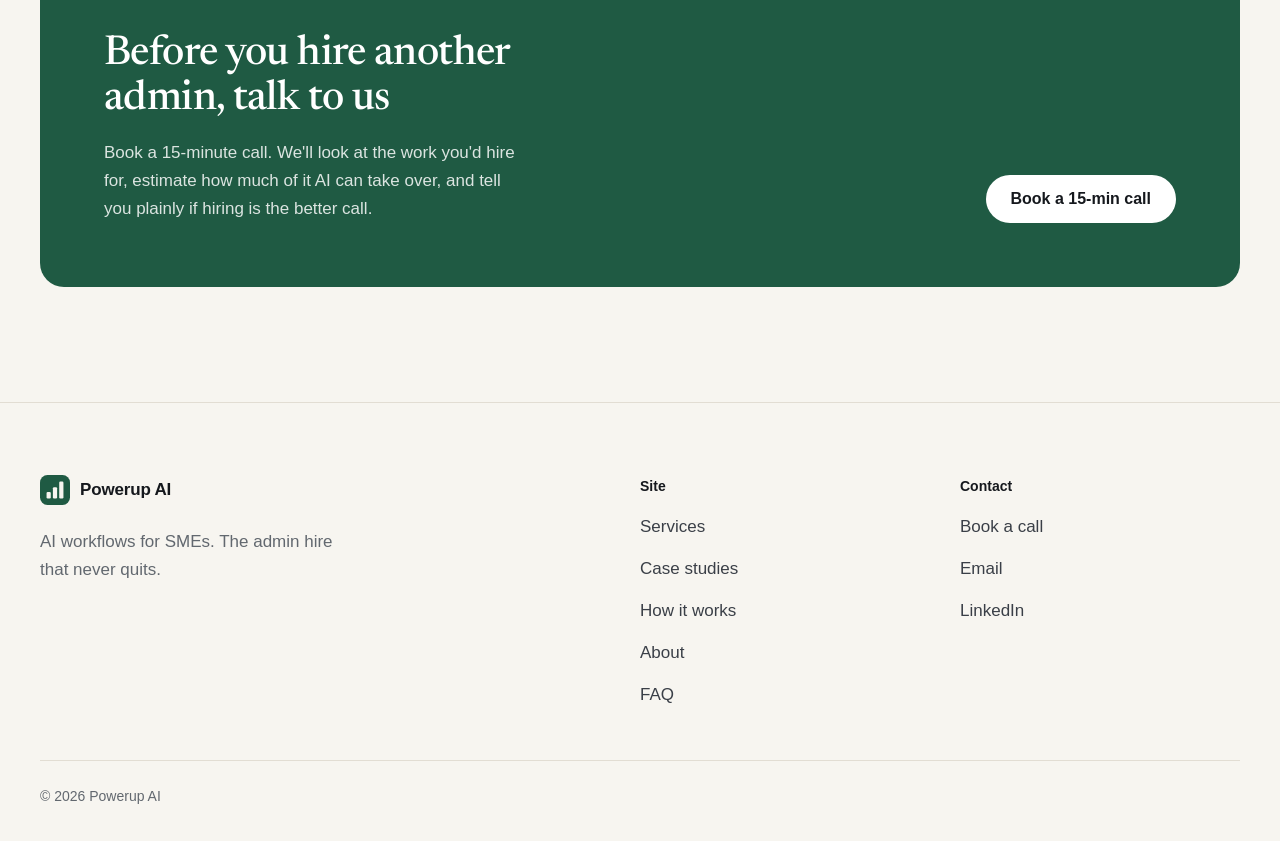
==== commit 0b535215: "Add Viral Lab portfolio case study" ====
--- a/index.html
+++ b/index.html
@@ -157,6 +157,29 @@
         </div>
         <ul class="case-list">
           <li class="case-card">
+            <figure class="case-media product-media">
+              <img src="assets/img/viral-lab-analysis.png" alt="Viral Lab analysis screen showing three source-linked creative signals for a private dining study" width="1440" height="900" loading="lazy">
+            </figure>
+            <div class="case-body">
+              <p class="case-meta">AI product &middot; Private beta</p>
+              <h3 class="case-title"><a href="work/viral-lab/">Evidence-backed ideas from the videos behind them</a></h3>
+              <p class="case-summary">Viral Lab turns a niche into a traceable source set, finds creative patterns that repeat, and develops original script directions with the evidence attached. Every signal, pattern and idea maps back to a video the user can inspect.</p>
+              <div class="stats">
+                <div>
+                  <p class="stat-value">1:1</p>
+                  <p class="stat-label">evidence mapping</p>
+                  <p class="stat-note">Every signal points back to a source video</p>
+                </div>
+                <div>
+                  <p class="stat-value">0</p>
+                  <p class="stat-label">padded sample rows</p>
+                  <p class="stat-note">Counts only reflect collected videos</p>
+                </div>
+              </div>
+              <p class="case-more" aria-hidden="true">See how it works <span>&rarr;</span></p>
+            </div>
+          </li>
+          <li class="case-card">
             <figure class="case-media">
               <img src="assets/img/kyla-gallery.webp" alt="Paintings on show in KYLA's gallery" width="1360" height="906" loading="lazy">
             </figure>
--- a/assets/css/style.css
+++ b/assets/css/style.css
@@ -92,6 +92,7 @@
 .section { padding-block: var(--section); }
 .section-tint { background: var(--paper-2); }
 .section-head { max-width: 760px; margin-bottom: clamp(40px, 5vw, 64px); }
+.section-head > p:not(.label) { max-width: 68ch; margin-top: 20px; color: var(--ink-2); }
 .split { display: grid; grid-template-columns: minmax(0, 5fr) minmax(0, 7fr); gap: clamp(40px, 6vw, 96px); align-items: start; }
 .split-head { position: sticky; top: calc(var(--header-h) + 32px); }
 .split-head > p:not(.label) { max-width: 62ch; margin-top: 20px; color: var(--ink-2); }
@@ -165,6 +166,8 @@
 .case-card { position: relative; display: grid; grid-template-rows: auto 1fr; gap: 28px; }
 .case-media { margin: 0; overflow: hidden; aspect-ratio: 3 / 2; border-radius: var(--radius); background: var(--paper-2); }
 .case-media img { width: 100%; height: 100%; object-fit: cover; transition: transform 0.6s ease; }
+.product-media { border: 1px solid var(--line); background: #e9eef4; }
+.product-media img { object-position: left top; }
 .case-meta { margin-bottom: 12px; font-size: 0.875rem; font-weight: 600; color: var(--accent); }
 .case-title { font-family: var(--serif); font-size: clamp(1.6rem, 0.8vw + 1.3rem, 2rem); font-weight: 500; line-height: 1.12; letter-spacing: -0.01em; }
 .case-title a { text-decoration: none; }
@@ -267,6 +270,7 @@
 .crumb a { color: var(--ink-2); }
 .page-hero h1 { max-width: 18ch; font-size: clamp(2.4rem, 3vw + 1.2rem, 4rem); }
 .page-hero .lede { max-width: 46rem; margin-top: 24px; }
+.case-hero-actions { margin-top: 32px; }
 
 /* Case study page */
 .glance { padding-top: clamp(40px, 5vw, 64px); }
@@ -343,6 +347,10 @@
 .slide { flex: 0 0 100%; margin: 0; aspect-ratio: 16 / 9; max-height: 72vh; scroll-snap-align: start; background: var(--paper-2); }
 .slide img { width: 100%; height: 100%; object-fit: cover; }
 .slide .crop-low { object-position: 50% 66%; }
+.product-carousel .carousel-track { border: 1px solid var(--line); background: #e9eef4; }
+.product-carousel .slide { background: #e9eef4; }
+.product-carousel .slide img { object-position: left top; }
+.platform-table { margin-top: 0; }
 .carousel-btn { position: absolute; top: 50%; width: 44px; height: 44px; border: 0; border-radius: 50%; background: rgba(255, 255, 255, 0.92); color: var(--ink); font-size: 1.1rem; cursor: pointer; box-shadow: 0 2px 12px rgba(21, 24, 29, 0.3); transform: translateY(-50%); }
 .carousel-btn:hover { background: #fff; }
 .carousel-btn.prev { left: 16px; }
@@ -353,6 +361,7 @@
 @media (max-width: 699px) {
   .slide { aspect-ratio: 4 / 3; }
   .slide .crop-low { object-position: 50% 85%; }
+  .product-carousel .slide img { object-fit: contain; }
   .carousel-btn { width: 40px; height: 40px; }
   .carousel-btn.prev { left: 10px; }
   .carousel-btn.next { right: 10px; }
